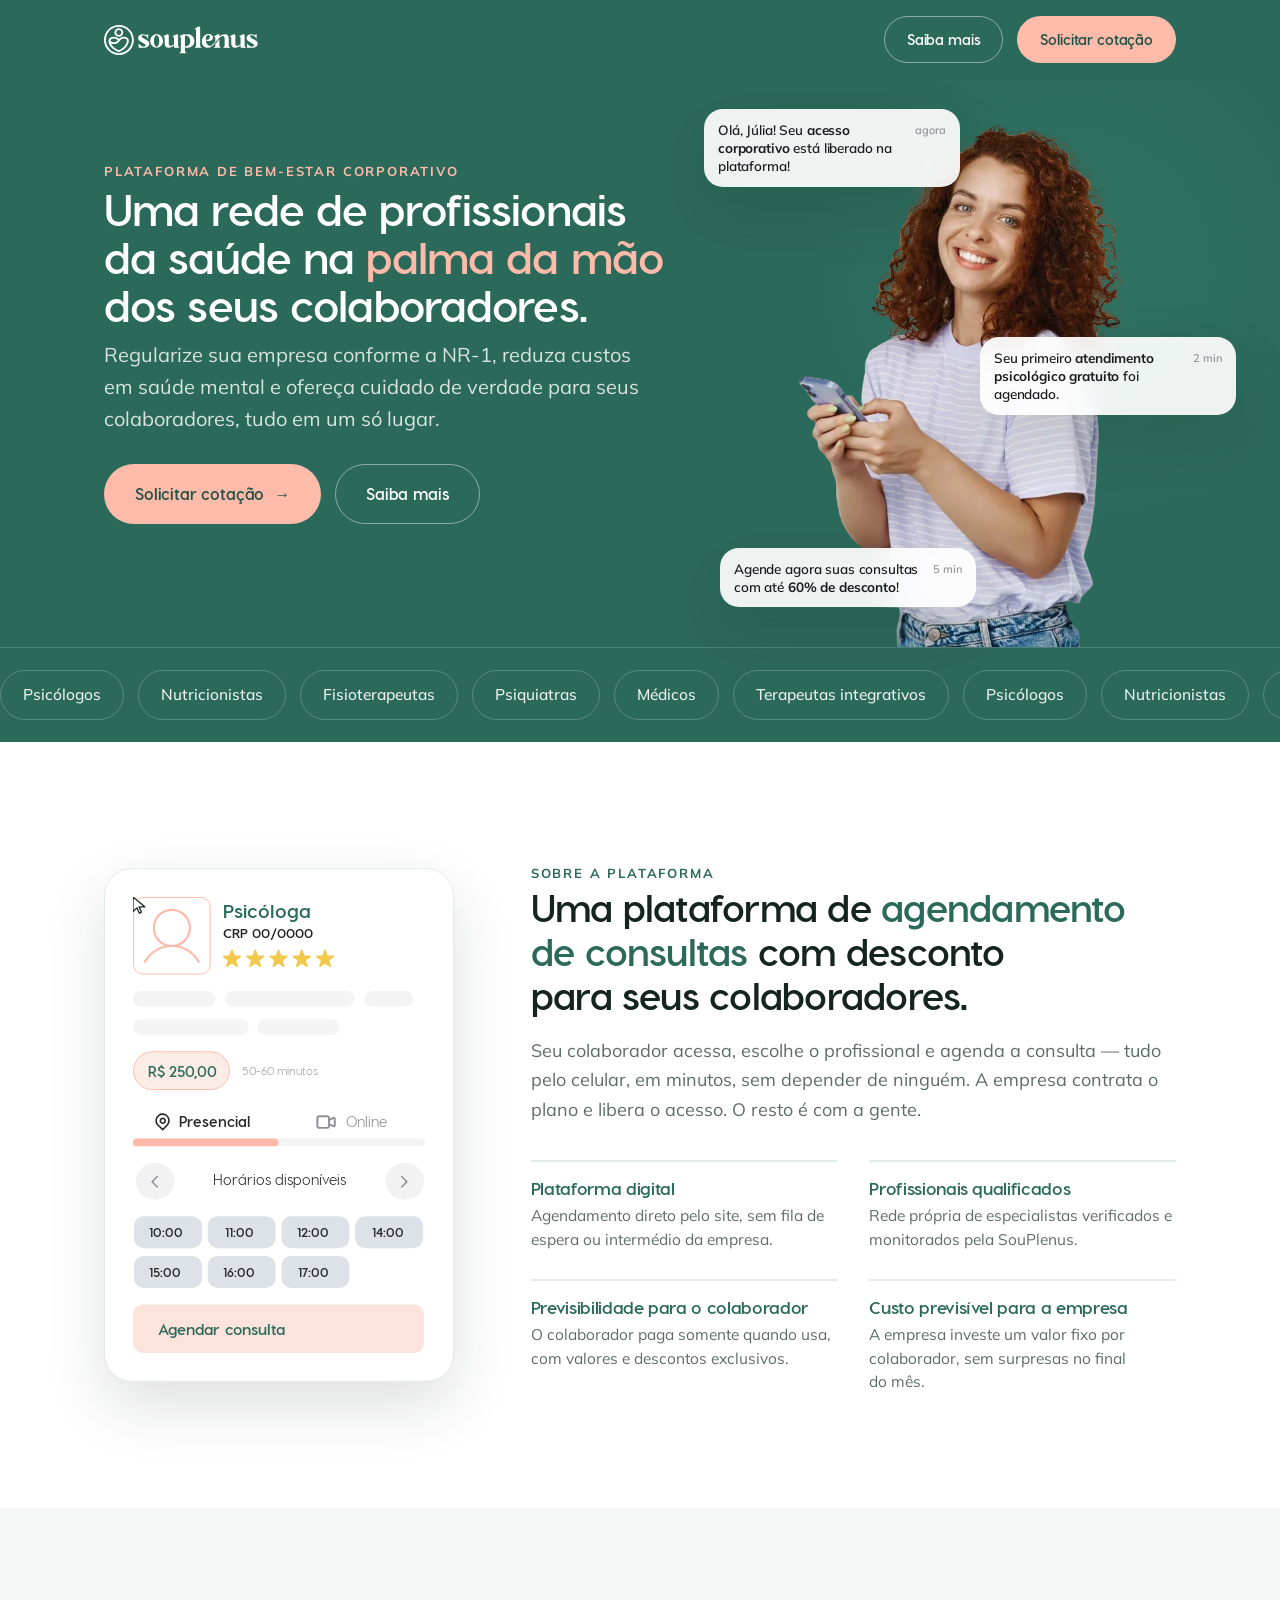
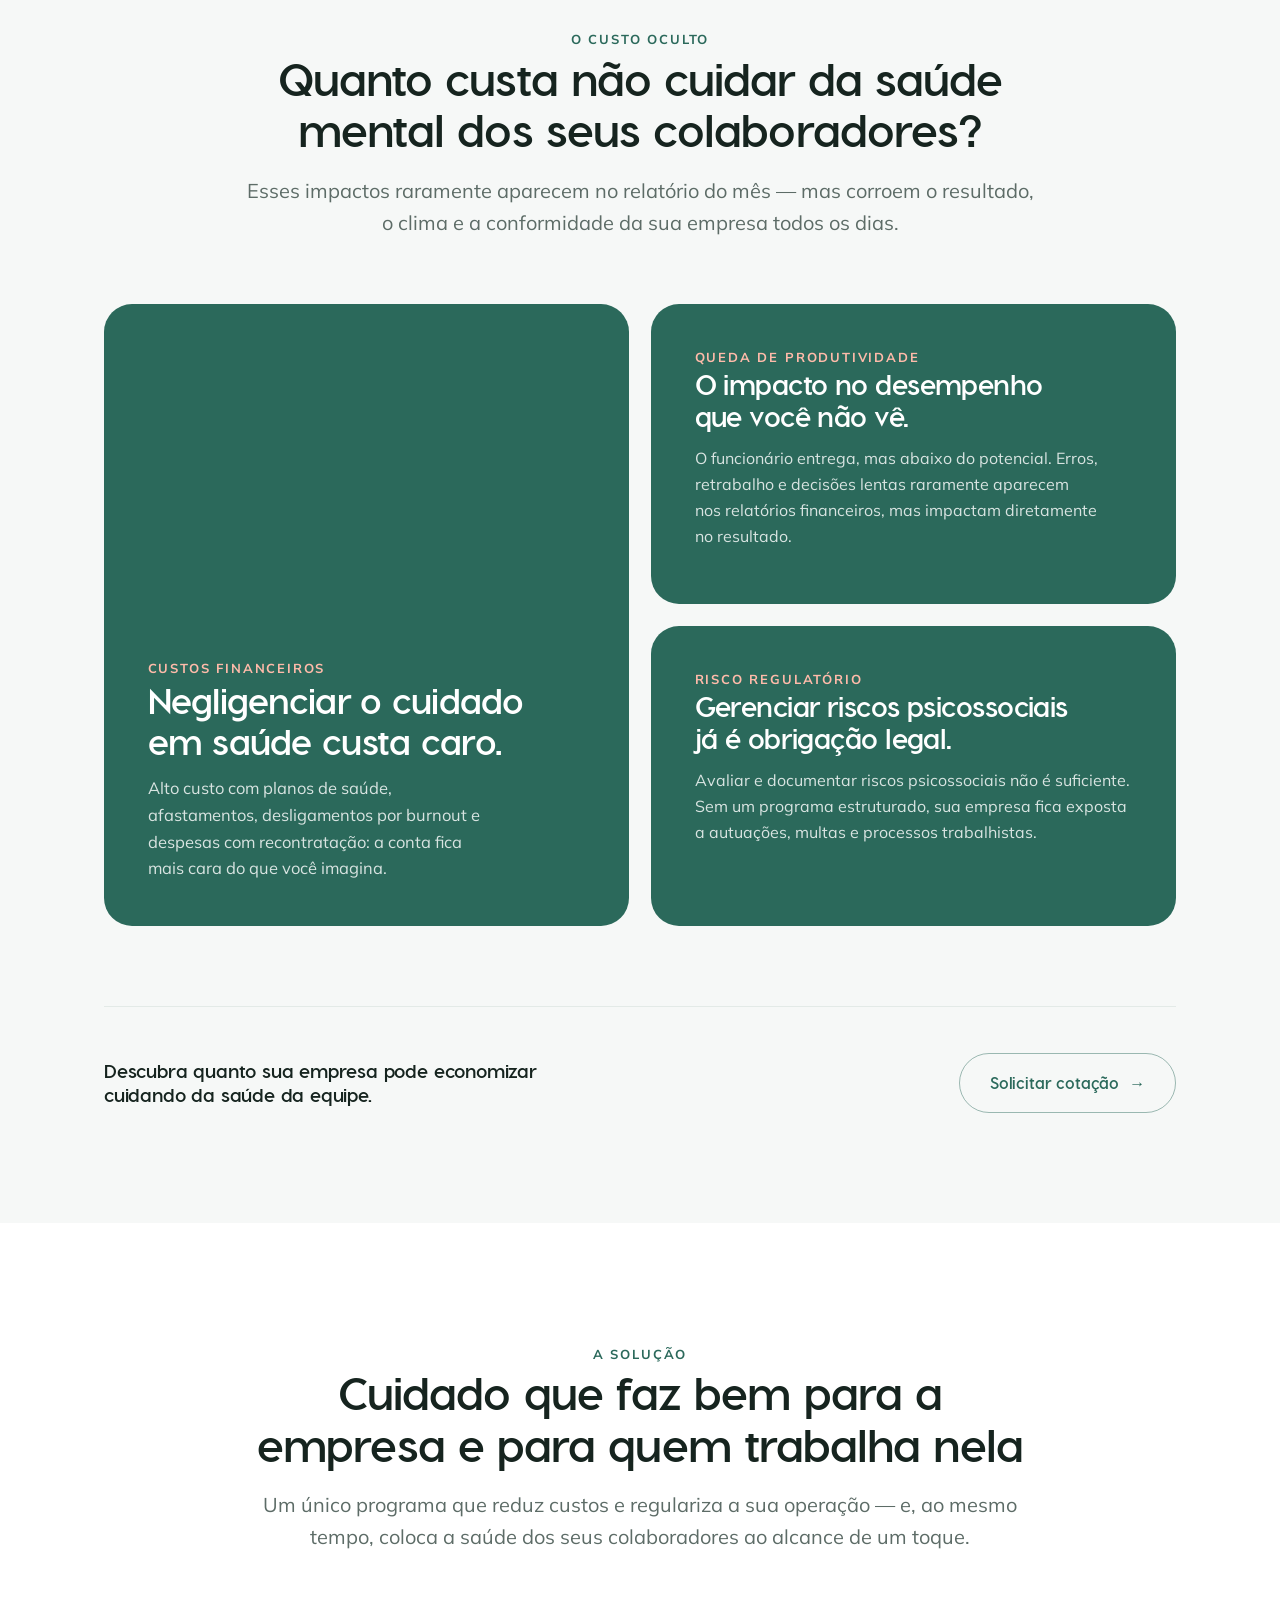
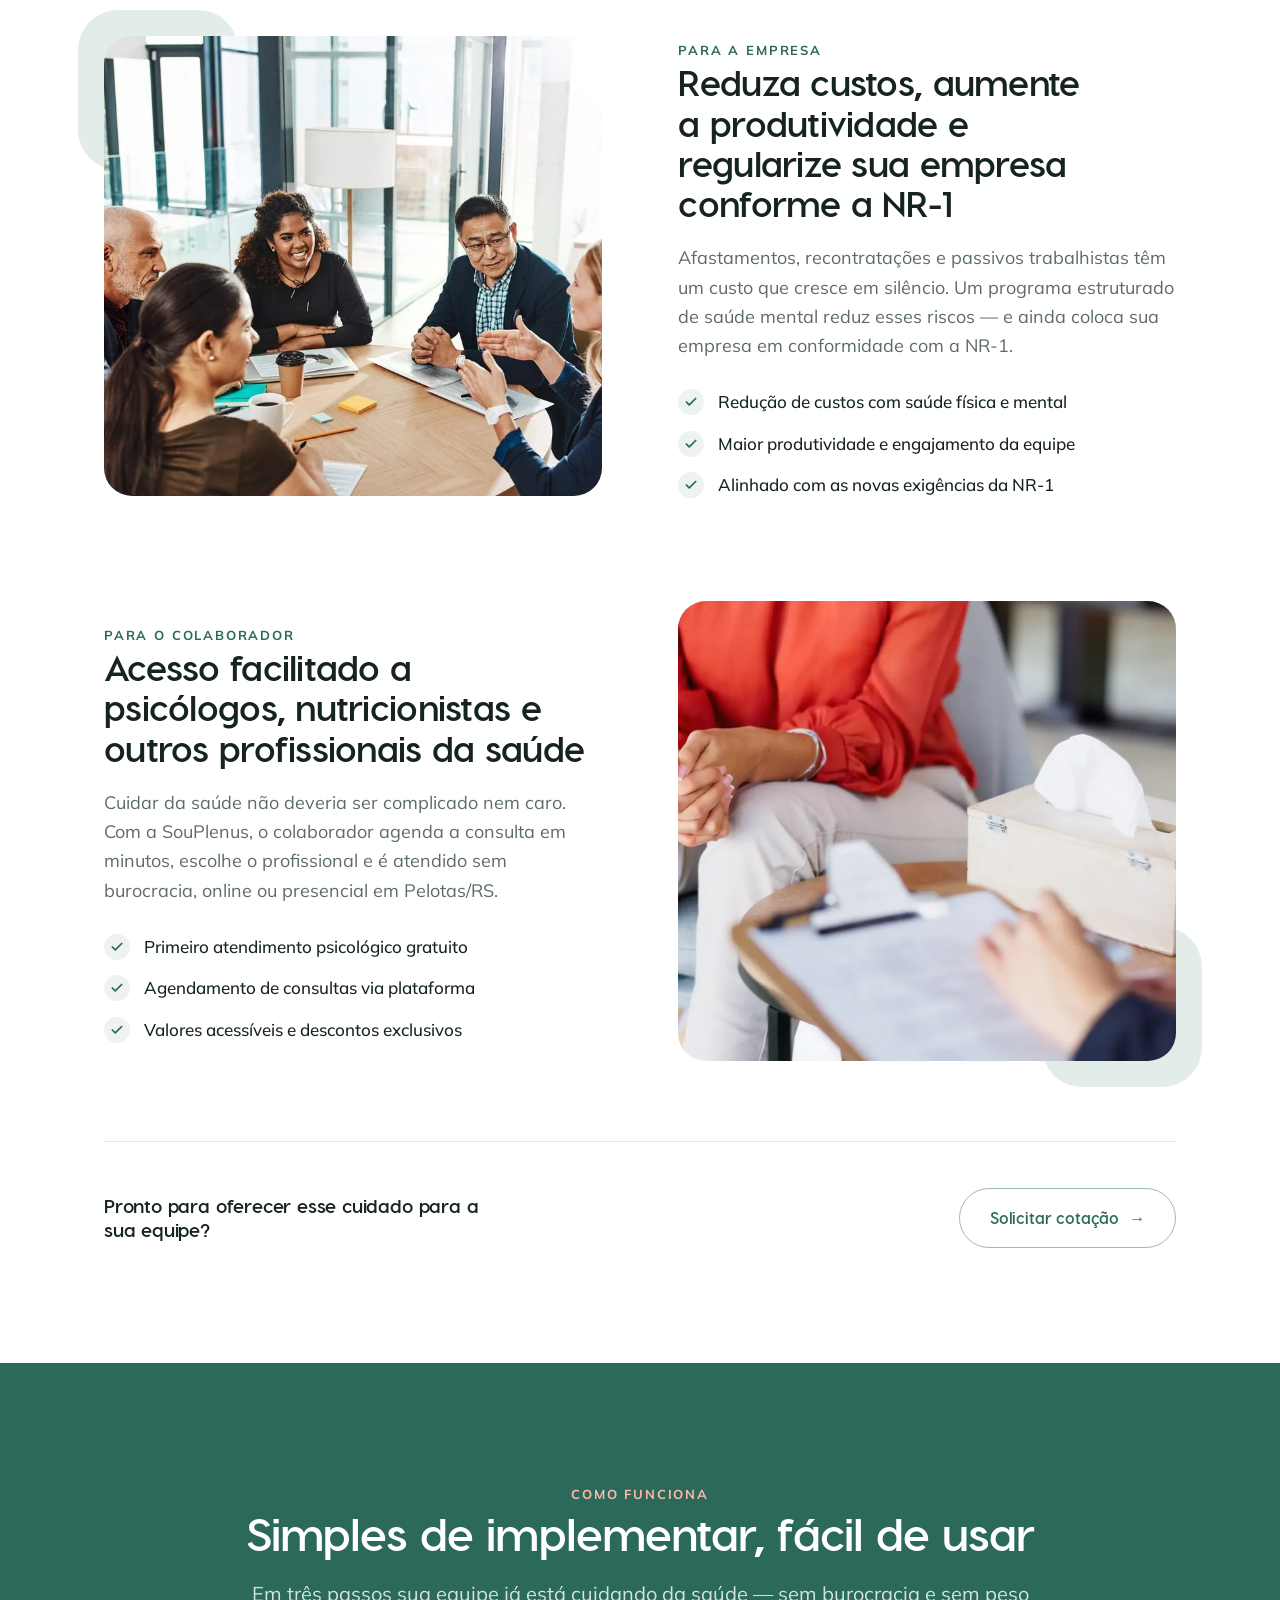
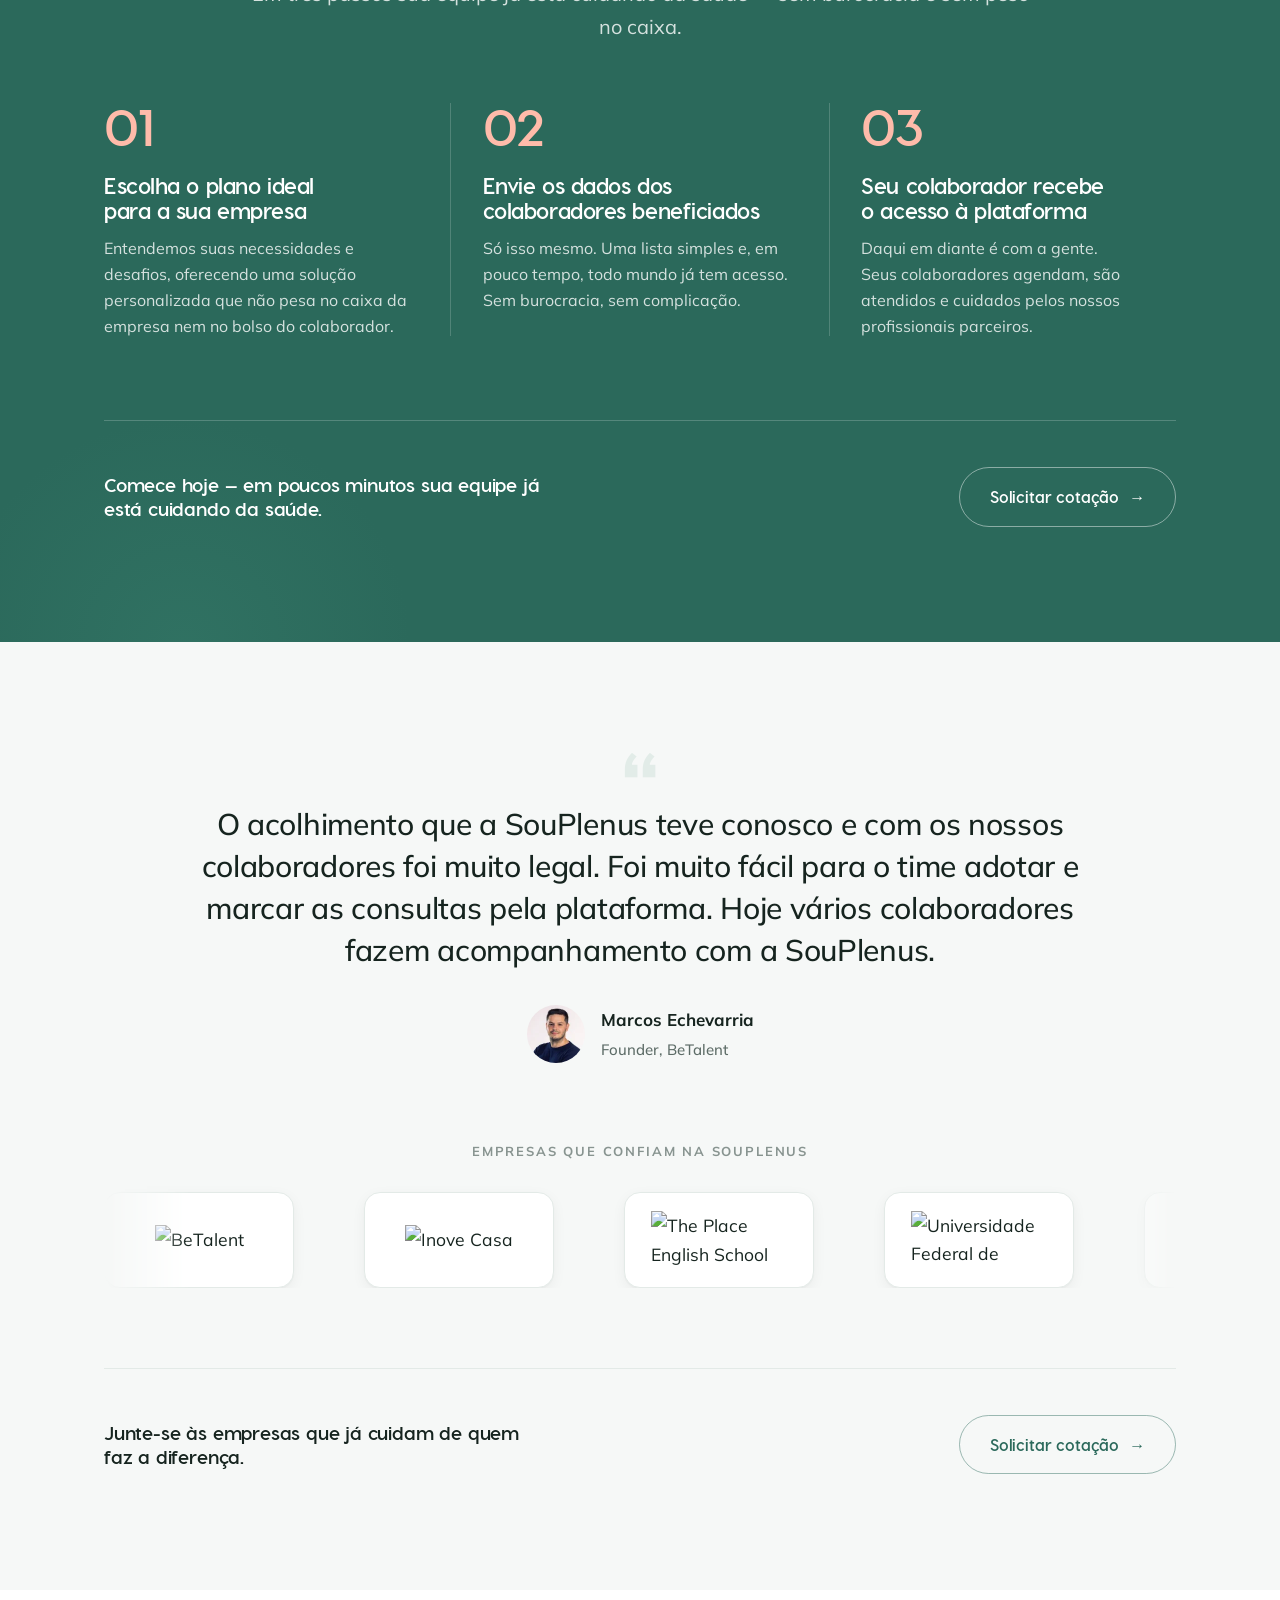
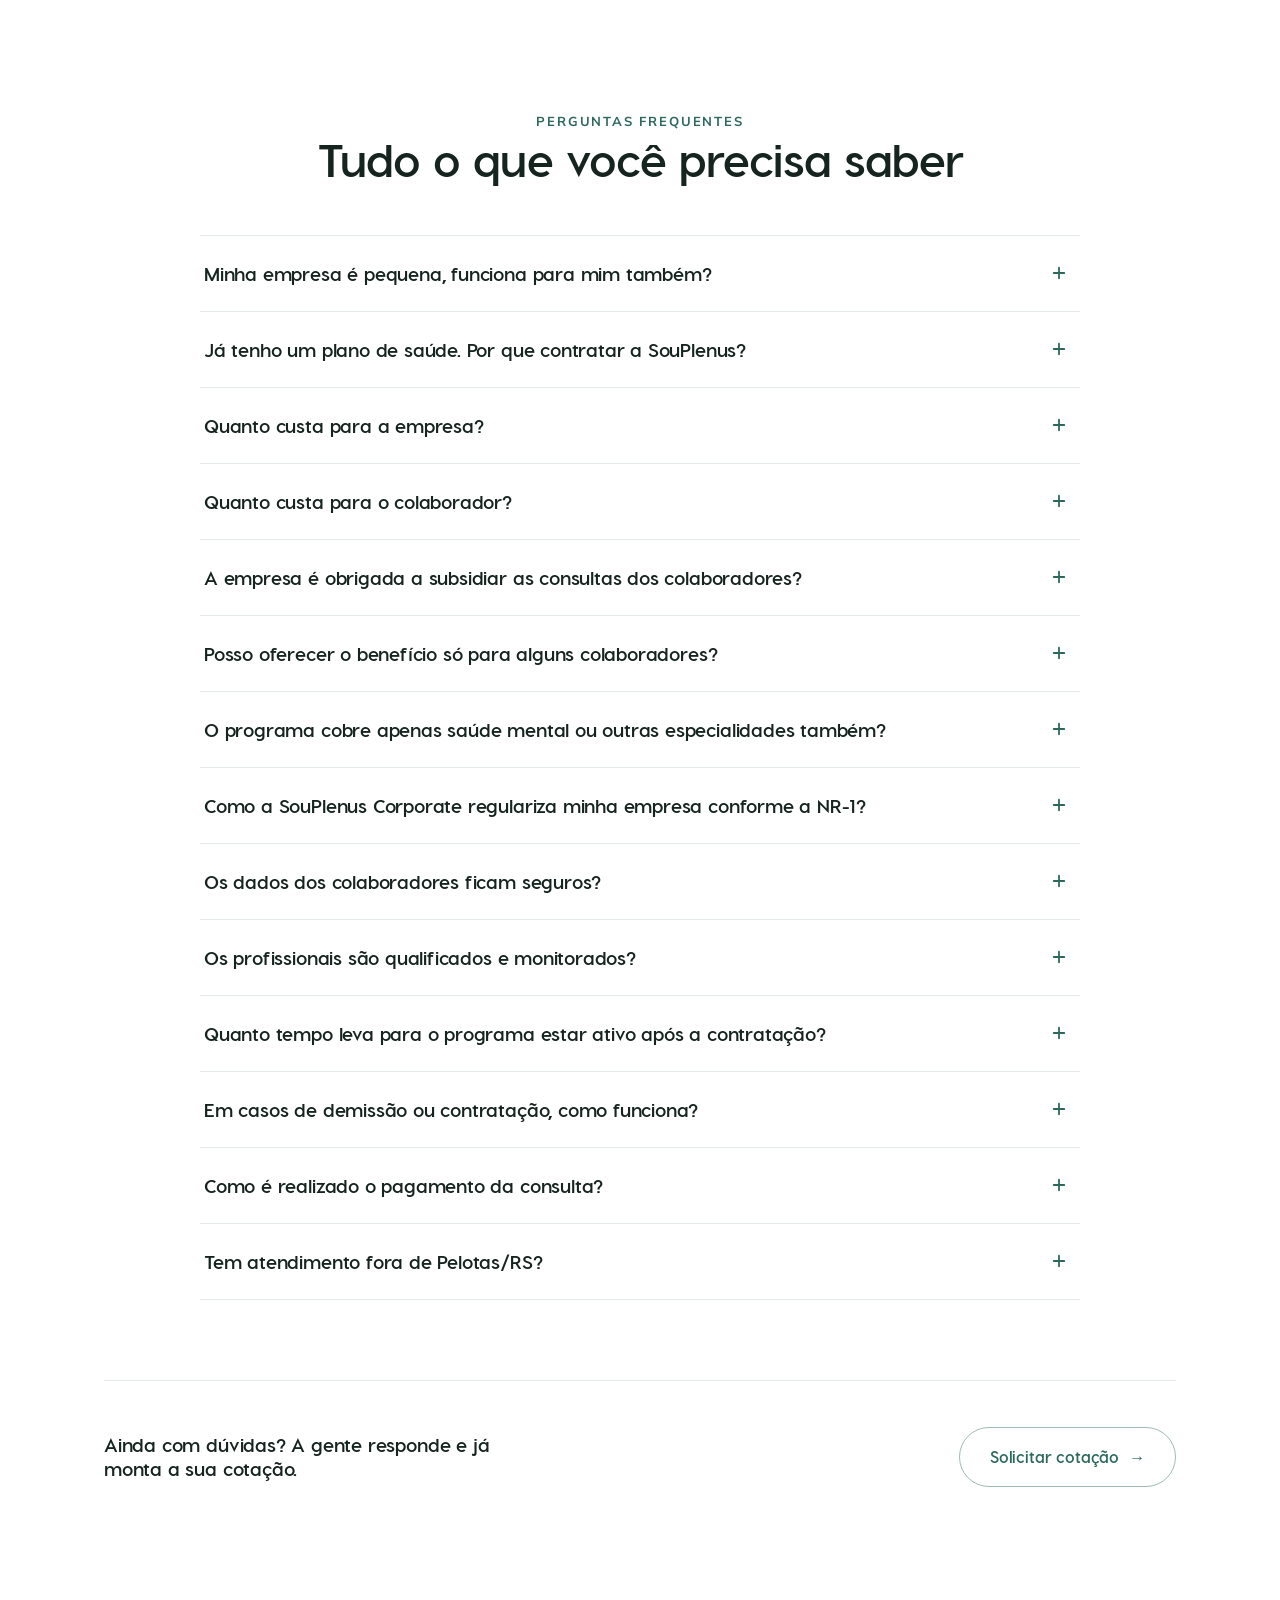
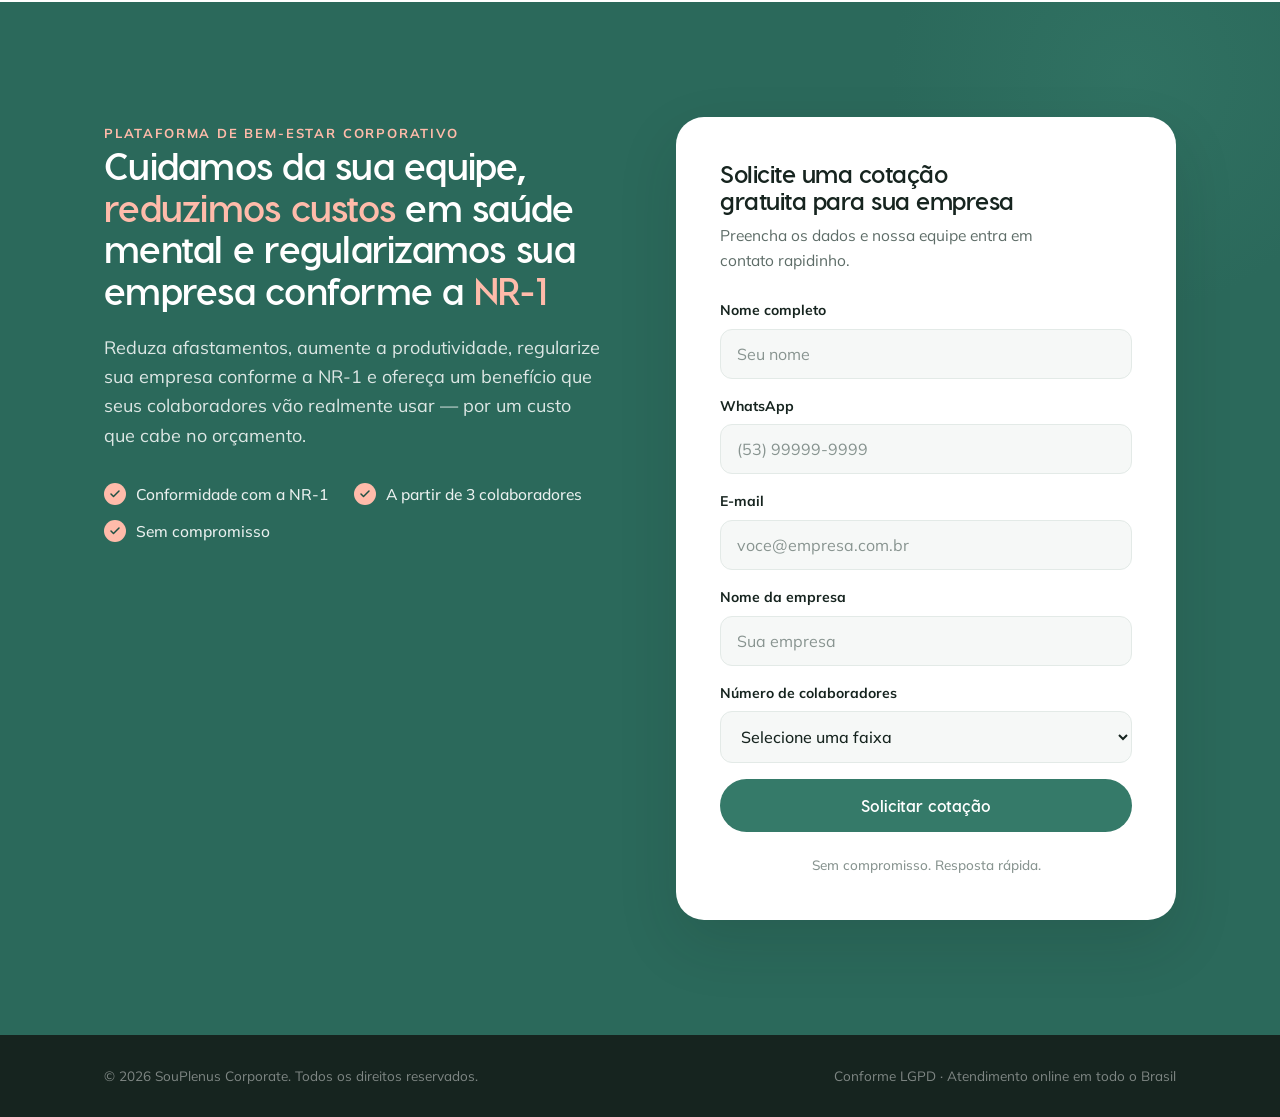
==== corporate/index.html @ 5f14efb5 "corporate lp: improved about platform section" ====
<!doctype html>
<html>
  <head>
    <meta charset="UTF-8" />
    <meta name="viewport" content="width=device-width, initial-scale=1.0" />
    <title>SouPlenus Corporate — Bem-estar corporativo</title>
    <meta
      name="description"
      content="Plataforma de bem-estar corporativo. Previna riscos psicossociais conforme a NR-1, reduza custos em saúde mental e ofereça cuidado de verdade para seus colaboradores."
    />
    <link rel="preconnect" href="https://fonts.googleapis.com" />
    <link rel="preconnect" href="https://fonts.gstatic.com" crossorigin />
    <link
      href="https://fonts.googleapis.com/css2?family=Mulish:wght@400;500;600;700&display=swap"
      rel="stylesheet"
    />
    <link rel="stylesheet" href="styles.css" />
  </head>
  <body>
    <!-- ============ HEADER ============ -->
    <header
      class="site-header"
      id="siteHeader"
      data-comment-anchor="06f7b9c1e1-header"
    >
      <div class="wrap">
        <img class="logo light" src="assets/logo-white.svg" alt="SouPlenus" />
        <div class="header-cta">
          <a href="#plataforma" class="btn btn-ghost-light btn-sm"
            >Saiba mais</a
          >
          <a href="#cotacao" class="btn btn-primary btn-sm"
            >Solicitar cotação</a
          >
        </div>
      </div>
    </header>
    <!-- ============ HERO ============ -->
    <section class="hero" id="topo" data-screen-label="Hero">
      <div class="wrap">
        <div class="hero-grid" data-comment-anchor="7eeaffaba6-div">
          <div class="hero-copy">
            <span class="eyebrow">Plataforma de bem-estar corporativo</span>
            <h1>
              Uma rede de profissionais da saúde na
              <span class="accent">palma da mão</span> dos seus colaboradores.
            </h1>
            <p class="hero-sub" style="margin: 10px 0px 0px">
              Regularize sua empresa conforme a NR-1, reduza custos em saúde
              mental e ofereça cuidado de verdade para seus colaboradores, tudo
              em um só lugar.
            </p>
            <div class="hero-actions" style="margin: 28px 0px 0px">
              <a href="#cotacao" class="btn btn-primary"
                >Solicitar cotação <span class="arrow">→</span></a
              >
              <a href="#plataforma" class="btn btn-ghost-light">Saiba mais</a>
            </div>
          </div>
          <div class="hero-media">
            <div class="hero-phone">
              <img
                id="hero-woman"
                class="hero-photo"
                src="assets/images/hero-woman.webp"
                alt="Colaboradora SouPlenus"
              />
              <div class="notif notif-1" style="justify-content: flex-start">
                <div class="notif-body">
                  <p class="notif-text">
                    Olá, Júlia! Seu <b>acesso corporativo</b> está liberado na
                    plataforma!
                  </p>
                </div>
                <span class="notif-time">agora</span>
              </div>
              <div class="notif notif-2">
                <div class="notif-body">
                  <p class="notif-text">
                    Seu primeiro <b>atendimento psicológico gratuito</b> foi
                    agendado.
                  </p>
                </div>
                <span class="notif-time">2 min</span>
              </div>
              <div class="notif notif-3">
                <div class="notif-body">
                  <p class="notif-text">
                    Agende agora suas consultas com até <b>60% de desconto</b>!
                  </p>
                </div>
                <span class="notif-time">5 min</span>
              </div>
            </div>
          </div>
        </div>
      </div>
      <!-- Specialties marquee -->
      <div class="spec-bar">
        <div class="spec-track" id="specTrack">
          <!-- duplicated by JS for seamless loop -->
        </div>
      </div>
    </section>
    <!-- ============ PLATAFORMA (intro) ============ -->
    <section
      class="section plataforma"
      id="plataforma"
      data-screen-label="Plataforma"
    >
      <div class="wrap">
        <div class="split plat-split">
          <div class="media plat-media">
            <div class="plat-stack">
              <div class="plat-card">
                <div class="plat-success-notif notif" aria-hidden="true">
                  <div class="notif-body">
                    <p class="notif-text">
                      Consulta com <b>desconto corporativo</b> agendada para
                      hoje, às 11:00.
                    </p>
                  </div>
                  <span class="notif-time">agora</span>
                </div>
                <div class="plat-card-media">
                  <svg
                    class="plat-svg"
                    viewBox="0 0 301 470"
                    fill="none"
                    xmlns="http://www.w3.org/2000/svg"
                    role="img"
                    aria-label="Tela de agendamento de consulta na plataforma SouPlenus"
                  >
                    <rect
                      x="0.5"
                      y="0.5"
                      width="79"
                      height="79"
                      rx="9.5"
                      stroke="#FFBBAA"
                    ></rect>
                    <text
                      fill="#2B695B"
                      style="white-space: pre"
                      xml:space="preserve"
                      font-family="'Visby CF', 'Mulish', sans-serif"
                      font-size="20"
                      font-weight="bold"
                      letter-spacing="0em"
                    >
                      <tspan x="93" y="21.6">Psicóloga</tspan>
                    </text>
                    <text
                      fill="#212121"
                      style="white-space: pre"
                      xml:space="preserve"
                      font-family="'Visby CF', 'Mulish', sans-serif"
                      font-size="14"
                      font-weight="bold"
                      letter-spacing="0em"
                    >
                      <tspan x="93" y="42.32">CRP 00/0000</tspan>
                    </text>
                    <text
                      fill="#272727"
                      style="white-space: pre"
                      xml:space="preserve"
                      font-family="'Visby CF', 'Mulish', sans-serif"
                      font-size="15"
                      font-weight="bold"
                      letter-spacing="0em"
                    >
                      <tspan x="47" y="237.2">Presencial</tspan>
                    </text>
                    <text
                      fill="#272727"
                      style="white-space: pre"
                      xml:space="preserve"
                      font-family="'Visby CF', 'Mulish', sans-serif"
                      font-size="15"
                      font-weight="500"
                      letter-spacing="0em"
                    >
                      <tspan x="82" y="297.2">Horários disponíveis</tspan>
                    </text>
                    <text
                      fill="#8F8F96"
                      style="white-space: pre"
                      xml:space="preserve"
                      font-family="'Visby CF', 'Mulish', sans-serif"
                      font-size="15"
                      font-weight="500"
                      letter-spacing="0em"
                    >
                      <tspan x="220" y="237.2">Online</tspan>
                    </text>
                    <text
                      fill="#A4A4A4"
                      style="white-space: pre"
                      xml:space="preserve"
                      font-family="Visby CF"
                      font-size="12"
                      letter-spacing="0em"
                    >
                      <tspan x="112" y="183.56">50-60 minutos</tspan>
                    </text>
                    <path
                      d="M101.049 54.9271C101.348 54.0057 102.652 54.0057 102.951 54.9271L104.47 59.6008C104.604 60.0128 104.987 60.2918 105.421 60.2918H110.335C111.304 60.2918 111.706 61.5314 110.923 62.1008L106.947 64.9894C106.597 65.244 106.45 65.6954 106.584 66.1074L108.102 70.7812C108.402 71.7025 107.347 72.4686 106.564 71.8992L102.588 69.0106C102.237 68.756 101.763 68.756 101.412 69.0106L97.4365 71.8992C96.6528 72.4686 95.5983 71.7025 95.8976 70.7812L97.4162 66.1074C97.5501 65.6954 97.4034 65.244 97.053 64.9894L93.0772 62.1008C92.2935 61.5314 92.6963 60.2918 93.665 60.2918H98.5793C99.0125 60.2918 99.3965 60.0128 99.5303 59.6008L101.049 54.9271Z"
                      fill="#F2C94C"
                    ></path>
                    <path
                      d="M125.049 54.9271C125.348 54.0057 126.652 54.0057 126.951 54.9271L128.47 59.6008C128.604 60.0128 128.987 60.2918 129.421 60.2918H134.335C135.304 60.2918 135.706 61.5314 134.923 62.1008L130.947 64.9894C130.597 65.244 130.45 65.6954 130.584 66.1074L132.102 70.7812C132.402 71.7025 131.347 72.4686 130.564 71.8992L126.588 69.0106C126.237 68.756 125.763 68.756 125.412 69.0106L121.436 71.8992C120.653 72.4686 119.598 71.7025 119.898 70.7812L121.416 66.1074C121.55 65.6954 121.403 65.244 121.053 64.9894L117.077 62.1008C116.294 61.5314 116.696 60.2918 117.665 60.2918H122.579C123.013 60.2918 123.396 60.0128 123.53 59.6008L125.049 54.9271Z"
                      fill="#F2C94C"
                    ></path>
                    <path
                      d="M149.049 54.9271C149.348 54.0057 150.652 54.0057 150.951 54.9271L152.47 59.6008C152.604 60.0128 152.987 60.2918 153.421 60.2918H158.335C159.304 60.2918 159.706 61.5314 158.923 62.1008L154.947 64.9894C154.597 65.244 154.45 65.6954 154.584 66.1074L156.102 70.7812C156.402 71.7025 155.347 72.4686 154.564 71.8992L150.588 69.0106C150.237 68.756 149.763 68.756 149.412 69.0106L145.436 71.8992C144.653 72.4686 143.598 71.7025 143.898 70.7812L145.416 66.1074C145.55 65.6954 145.403 65.244 145.053 64.9894L141.077 62.1008C140.294 61.5314 140.696 60.2918 141.665 60.2918H146.579C147.013 60.2918 147.396 60.0128 147.53 59.6008L149.049 54.9271Z"
                      fill="#F2C94C"
                    ></path>
                    <path
                      d="M173.049 54.9271C173.348 54.0057 174.652 54.0057 174.951 54.9271L176.47 59.6008C176.604 60.0128 176.987 60.2918 177.421 60.2918H182.335C183.304 60.2918 183.706 61.5314 182.923 62.1008L178.947 64.9894C178.597 65.244 178.45 65.6954 178.584 66.1074L180.102 70.7812C180.402 71.7025 179.347 72.4686 178.564 71.8992L174.588 69.0106C174.237 68.756 173.763 68.756 173.412 69.0106L169.436 71.8992C168.653 72.4686 167.598 71.7025 167.898 70.7812L169.416 66.1074C169.55 65.6954 169.403 65.244 169.053 64.9894L165.077 62.1008C164.294 61.5314 164.696 60.2918 165.665 60.2918H170.579C171.013 60.2918 171.396 60.0128 171.53 59.6008L173.049 54.9271Z"
                      fill="#F2C94C"
                    ></path>
                    <path
                      d="M197.049 54.9271C197.348 54.0057 198.652 54.0057 198.951 54.9271L200.47 59.6008C200.604 60.0128 200.987 60.2918 201.421 60.2918H206.335C207.304 60.2918 207.706 61.5314 206.923 62.1008L202.947 64.9894C202.597 65.244 202.45 65.6954 202.584 66.1074L204.102 70.7812C204.402 71.7025 203.347 72.4686 202.564 71.8992L198.588 69.0106C198.237 68.756 197.763 68.756 197.412 69.0106L193.436 71.8992C192.653 72.4686 191.598 71.7025 191.898 70.7812L193.416 66.1074C193.55 65.6954 193.403 65.244 193.053 64.9894L189.077 62.1008C188.294 61.5314 188.696 60.2918 189.665 60.2918H194.579C195.013 60.2918 195.396 60.0128 195.53 59.6008L197.049 54.9271Z"
                      fill="#F2C94C"
                    ></path>
                    <rect
                      y="97"
                      width="85"
                      height="16"
                      rx="8"
                      fill="#F4F4F4"
                    ></rect>
                    <rect
                      x="1"
                      y="249"
                      width="300"
                      height="8"
                      rx="4"
                      fill="#F4F4F4"
                    ></rect>
                    <rect
                      y="249"
                      width="150"
                      height="8"
                      rx="4"
                      fill="#FFBBAA"
                    ></rect>
                    <rect
                      y="126"
                      width="119"
                      height="16"
                      rx="8"
                      fill="#F4F4F4"
                    ></rect>
                    <rect
                      x="128"
                      y="126"
                      width="85"
                      height="16"
                      rx="8"
                      fill="#F4F4F4"
                    ></rect>
                    <rect
                      x="95"
                      y="97"
                      width="133"
                      height="16"
                      rx="8"
                      fill="#F4F4F4"
                    ></rect>
                    <rect
                      x="239"
                      y="97"
                      width="50"
                      height="16"
                      rx="8"
                      fill="#F4F4F4"
                    ></rect>
                    <rect
                      id="priceRect"
                      x="0.5"
                      y="159.5"
                      width="99"
                      height="39"
                      rx="19.5"
                      fill="#FCECE6"
                      stroke="#FFBBAA"
                    ></rect>
                    <path
                      d="M68.8447 66.2501C64.0518 57.9207 56.3692 52.2336 47.468 50.1834C51.6977 48.4414 55.1944 45.2771 57.3607 41.2312C59.5271 37.1852 60.2287 32.5086 59.3456 28.0004C58.4625 23.4922 56.0495 19.4321 52.519 16.5138C48.9884 13.5955 44.5594 12 39.9885 12C35.4176 12 30.9885 13.5955 27.458 16.5138C23.9274 19.4321 21.5145 23.4922 20.6314 28.0004C19.7483 32.5086 20.4498 37.1852 22.6162 41.2312C24.7825 45.2771 28.2793 48.4414 32.5089 50.1834C23.6194 52.2249 15.9251 57.9207 11.1322 66.2501C10.9935 66.5167 10.9626 66.8269 11.046 67.1159C11.1294 67.4049 11.3206 67.6503 11.5797 67.8008C11.8389 67.9514 12.1459 67.9955 12.4366 67.9239C12.7273 67.8524 12.9793 67.6706 13.1399 67.4167C18.809 57.5562 28.8533 51.6678 39.9885 51.6678C51.1236 51.6678 61.1679 57.5562 66.837 67.4167C66.9388 67.5939 67.0851 67.741 67.2613 67.8434C67.4375 67.9458 67.6374 67.9998 67.8409 68C68.0448 68.0006 68.2452 67.9462 68.4211 67.8425C68.6872 67.6876 68.8812 67.4329 68.9606 67.1344C69.04 66.8358 68.9983 66.5178 68.8447 66.2501ZM22.5807 31.8359C22.5807 28.375 23.6017 24.9918 25.5144 22.1141C27.4272 19.2365 30.146 16.9936 33.3268 15.6692C36.5077 14.3447 40.0078 13.9982 43.3846 14.6734C46.7613 15.3486 49.8631 17.0152 52.2976 19.4624C54.7321 21.9097 56.3901 25.0276 57.0617 28.4221C57.7334 31.8165 57.3887 35.3349 56.0711 38.5324C54.7536 41.7299 52.5224 44.4628 49.6597 46.3856C46.797 48.3084 43.4314 49.3347 39.9885 49.3347C35.3733 49.3293 30.9487 47.4839 27.6853 44.2034C24.4218 40.9229 22.5861 36.4752 22.5807 31.8359Z"
                      fill="#FFBBAA"
                    ></path>
                    <path
                      d="M202 230L206.553 227.724C206.705 227.648 206.875 227.612 207.045 227.62C207.215 227.627 207.381 227.678 207.526 227.768C207.671 227.857 207.79 227.982 207.873 228.131C207.956 228.28 208 228.448 208 228.618V235.382C208 235.552 207.956 235.72 207.873 235.869C207.79 236.017 207.671 236.143 207.526 236.232C207.381 236.322 207.215 236.373 207.045 236.38C206.875 236.388 206.705 236.352 206.553 236.276L202 234V230ZM190 228C190 227.47 190.211 226.961 190.586 226.586C190.961 226.211 191.47 226 192 226H200C200.53 226 201.039 226.211 201.414 226.586C201.789 226.961 202 227.47 202 228V236C202 236.53 201.789 237.039 201.414 237.414C201.039 237.789 200.53 238 200 238H192C191.47 238 190.961 237.789 190.586 237.414C190.211 237.039 190 236.53 190 236V228Z"
                      stroke="#8F8F96"
                      stroke-width="2"
                      stroke-linecap="round"
                      stroke-linejoin="round"
                    ></path>
                    <text
                      id="priceOrig"
                      fill="#2b695b"
                      style="white-space: pre"
                      xml:space="preserve"
                      font-family="'Visby CF', 'Mulish', sans-serif"
                      font-size="15"
                      font-weight="800"
                      letter-spacing="0em"
                    >
                      <tspan x="15" y="185.2">R$ 250,00</tspan>
                    </text>
                    <text
                      id="priceDisc"
                      fill="#2b695b"
                      style="white-space: pre"
                      xml:space="preserve"
                      font-family="'Visby CF', 'Mulish', sans-serif"
                      font-size="15"
                      font-weight="800"
                      letter-spacing="0em"
                      opacity="0"
                    >
                      <tspan x="21" y="185.2">R$ 97,00</tspan>
                    </text>
                    <path
                      fill-rule="evenodd"
                      clip-rule="evenodd"
                      d="M33.9967 230.683C33.9967 231.562 33.6476 232.405 33.026 233.026C32.4045 233.648 31.5615 233.997 30.6825 233.997C29.8035 233.997 28.9604 233.648 28.3389 233.026C27.7173 232.405 27.3682 231.562 27.3682 230.683C27.3682 229.804 27.7173 228.961 28.3389 228.339C28.9604 227.718 29.8035 227.368 30.6825 227.368C31.5615 227.368 32.4045 227.718 33.026 228.339C33.6476 228.961 33.9967 229.804 33.9967 230.683ZM32.3396 230.683C32.3396 231.122 32.165 231.544 31.8542 231.854C31.5435 232.165 31.122 232.34 30.6825 232.34C30.243 232.34 29.8215 232.165 29.5107 231.854C29.1999 231.544 29.0253 231.122 29.0253 230.683C29.0253 230.243 29.1999 229.822 29.5107 229.511C29.8215 229.2 30.243 229.025 30.6825 229.025C31.122 229.025 31.5435 229.2 31.8542 229.511C32.165 229.822 32.3396 230.243 32.3396 230.683Z"
                      fill="#272727"
                    ></path>
                    <path
                      fill-rule="evenodd"
                      clip-rule="evenodd"
                      d="M25.315 235.858C24.2469 234.841 23.5043 233.53 23.1812 232.091C22.858 230.652 22.9689 229.149 23.4998 227.773C24.0306 226.397 24.9576 225.209 26.1634 224.36C27.3693 223.511 28.7999 223.038 30.2744 223.002C31.7488 222.966 33.2009 223.368 34.4469 224.157C35.693 224.946 36.677 226.087 37.2747 227.435C37.8723 228.784 38.0567 230.279 37.8045 231.732C37.5523 233.185 36.8748 234.531 35.8578 235.599L30.7157 241L25.315 235.858ZM34.658 234.457L30.6585 238.658L26.4576 234.658C25.6269 233.867 25.0493 232.847 24.798 231.728C24.5467 230.609 24.633 229.44 25.0458 228.37C25.4587 227.3 26.1797 226.376 27.1175 225.716C28.0554 225.055 29.168 224.688 30.3148 224.659C31.4616 224.631 32.5909 224.944 33.5601 225.557C34.5292 226.171 35.2946 227.058 35.7595 228.107C36.2244 229.156 36.3679 230.319 36.1718 231.449C35.9758 232.579 35.449 233.626 34.658 234.457Z"
                      fill="#272727"
                    ></path>
                    <ellipse
                      cx="23"
                      cy="293"
                      rx="20"
                      ry="19"
                      fill="#F2F2F2"
                    ></ellipse>
                    <ellipse
                      cx="280"
                      cy="293"
                      rx="20"
                      ry="19"
                      fill="#F2F2F2"
                    ></ellipse>
                    <path
                      d="M276.397 288.621C276.104 288.328 276.104 287.853 276.397 287.56C276.69 287.267 277.164 287.267 277.457 287.56L282.706 292.807C282.799 292.9 282.873 293.01 282.924 293.131C282.974 293.252 283 293.382 283 293.513C283 293.645 282.974 293.775 282.924 293.896C282.873 294.017 282.799 294.127 282.706 294.22L277.457 299.47C277.164 299.763 276.69 299.763 276.397 299.47C276.104 299.177 276.104 298.703 276.397 298.41L280.584 294.222C280.975 293.832 280.975 293.198 280.584 292.808L276.397 288.621Z"
                      fill="#8F8F96"
                    ></path>
                    <path
                      d="M25.6034 298.379C25.8964 298.672 25.8963 299.147 25.6032 299.44C25.3103 299.733 24.8357 299.733 24.5429 299.44L19.294 294.193C19.2008 294.1 19.1269 293.99 19.0764 293.869C19.026 293.748 19 293.618 19 293.486C19 293.355 19.026 293.225 19.0764 293.104C19.1269 292.983 19.2008 292.873 19.294 292.78L24.5429 287.53C24.8357 287.237 25.3103 287.237 25.603 287.53C25.8957 287.823 25.8957 288.297 25.603 288.59L21.4159 292.778C21.0255 293.168 21.0255 293.802 21.416 294.192L25.6034 298.379Z"
                      fill="#8F8F96"
                    ></path>
                    <rect
                      x="1"
                      y="329"
                      width="70"
                      height="33"
                      rx="10"
                      fill="#DDE2E8"
                    ></rect>
                    <rect
                      id="cardSlot11"
                      x="77"
                      y="329"
                      width="70"
                      height="33"
                      rx="10"
                      fill="#DDE2E8"
                    ></rect>
                    <rect
                      x="153"
                      y="329"
                      width="70"
                      height="33"
                      rx="10"
                      fill="#DDE2E8"
                    ></rect>
                    <rect
                      x="229"
                      y="329"
                      width="70"
                      height="33"
                      rx="10"
                      fill="#DDE2E8"
                    ></rect>
                    <rect
                      x="1"
                      y="370"
                      width="70"
                      height="33"
                      rx="10"
                      fill="#DDE2E8"
                    ></rect>
                    <rect
                      x="77"
                      y="370"
                      width="70"
                      height="33"
                      rx="10"
                      fill="#DDE2E8"
                    ></rect>
                    <rect
                      x="153"
                      y="370"
                      width="70"
                      height="33"
                      rx="10"
                      fill="#DDE2E8"
                    ></rect>
                    <rect
                      y="420"
                      width="300"
                      height="50"
                      rx="10"
                      fill="#FCE3DB"
                    ></rect>
                    <text
                      fill="#2B695B"
                      style="white-space: pre"
                      xml:space="preserve"
                      font-family="'Visby CF', 'Mulish', sans-serif"
                      font-size="16"
                      font-weight="bold"
                      letter-spacing="0em"
                      text-anchor="middle"
                    >
                      <tspan x="145" y="451.08">Agendar consulta</tspan>
                    </text>
                    <!-- 60% badge removed from footer area (moved above) -->
                    <text
                      fill="#272727"
                      style="white-space: pre"
                      xml:space="preserve"
                      font-family="'Visby CF', 'Mulish', sans-serif"
                      font-size="13"
                      font-weight="bold"
                      letter-spacing="0em"
                    >
                      <tspan x="16" y="350.44">10:00</tspan>
                    </text>
                    <text
                      id="cardSlot11Txt"
                      fill="#272727"
                      style="white-space: pre"
                      xml:space="preserve"
                      font-family="'Visby CF', 'Mulish', sans-serif"
                      font-size="13"
                      font-weight="bold"
                      letter-spacing="0em"
                    >
                      <tspan x="95" y="350.44">11:00</tspan>
                    </text>
                    <text
                      fill="#272727"
                      style="white-space: pre"
                      xml:space="preserve"
                      font-family="'Visby CF', 'Mulish', sans-serif"
                      font-size="13"
                      font-weight="bold"
                      letter-spacing="0em"
                    >
                      <tspan x="169" y="350.44">12:00</tspan>
                    </text>
                    <text
                      fill="#272727"
                      style="white-space: pre"
                      xml:space="preserve"
                      font-family="'Visby CF', 'Mulish', sans-serif"
                      font-size="13"
                      font-weight="bold"
                      letter-spacing="0em"
                    >
                      <tspan x="246" y="350.44">14:00</tspan>
                    </text>
                    <text
                      fill="#272727"
                      style="white-space: pre"
                      xml:space="preserve"
                      font-family="'Visby CF', 'Mulish', sans-serif"
                      font-size="13"
                      font-weight="bold"
                      letter-spacing="0em"
                    >
                      <tspan x="17" y="391.44">15:00</tspan>
                    </text>
                    <text
                      fill="#272727"
                      style="white-space: pre"
                      xml:space="preserve"
                      font-family="'Visby CF', 'Mulish', sans-serif"
                      font-size="13"
                      font-weight="bold"
                      letter-spacing="0em"
                    >
                      <tspan x="93" y="391.44">16:00</tspan>
                    </text>
                    <text
                      fill="#272727"
                      style="white-space: pre"
                      xml:space="preserve"
                      font-family="'Visby CF', 'Mulish', sans-serif"
                      font-size="13"
                      font-weight="bold"
                      letter-spacing="0em"
                    >
                      <tspan x="170" y="391.44">17:00</tspan>
                    </text>
                    <circle
                      id="cardRipple"
                      cx="112"
                      cy="345"
                      r="22"
                      fill="#2b695b"
                      opacity="0"
                    ></circle>
                    <g id="cardCursor">
                      <g id="cardCursorInner">
                        <path
                          d="M0 0 L0 15 L4 11.2 L6.5 16.8 L8.7 15.6 L6.3 10.3 L12.2 10.1 Z"
                          fill="#fff"
                          stroke="#16241f"
                          stroke-width="1.3"
                          stroke-linejoin="round"
                        ></path>
                      </g>
                    </g>
                  </svg>
                </div>
              </div>
            </div>
          </div>
          <div class="text plat-text">
            <span class="eyebrow">Sobre a plataforma</span>
            <h2>
              Uma plataforma de
              <span class="accent">agendamento de consultas</span> com desconto
              para seus colaboradores.
            </h2>
            <p>
              Seu colaborador acessa, escolhe o profissional e agenda a consulta
              — tudo pelo celular, em minutos, sem depender de ninguém. A
              empresa contrata o plano e libera o acesso. O resto é com a gente.
            </p>
            <div class="plat-feats">
              <div class="plat-feat">
                <h4>Plataforma digital</h4>
                <p>
                  Agendamento direto pelo site, sem fila de espera ou intermédio
                  da empresa.
                </p>
              </div>
              <div class="plat-feat">
                <h4>Profissionais qualificados</h4>
                <p>
                  Rede própria de especialistas verificados e monitorados pela
                  SouPlenus.
                </p>
              </div>
              <div class="plat-feat">
                <h4>Previsibilidade para o colaborador</h4>
                <p>
                  O colaborador paga somente quando usa, com valores e descontos
                  exclusivos.
                </p>
              </div>
              <div class="plat-feat">
                <h4>Custo previsível para a empresa</h4>
                <p>
                  A empresa investe um valor fixo por colaborador, sem surpresas
                  no final do mês.
                </p>
              </div>
            </div>
          </div>
        </div>
      </div>
    </section>
    <!-- ============ DORES (bento) ============ -->
    <section class="dores" id="dores" data-screen-label="Dores">
      <div class="wrap dores-intro">
        <div class="section-head center" style="max-width: 800px">
          <span class="eyebrow">O CUSTO OCULTO</span>
          <h2 data-comment-anchor="ee0f6e0333-h2">
            Quanto custa não cuidar da saúde mental dos seus colaboradores?
          </h2>
          <p>
            Esses impactos raramente aparecem no relatório do mês — mas corroem
            o resultado, o clima e a conformidade da sua empresa todos os dias.
          </p>
        </div>
      </div>
      <div class="wrap">
        <div class="pain-bento">
          <article
            class="pain-card pain-card-lg"
            style="justify-content: flex-end"
          >
            <span class="eyebrow on-green">Custos financeiros</span>
            <h3>Negligenciar o cuidado em saúde custa caro.</h3>
            <p>
              Alto custo com planos de saúde, afastamentos, desligamentos por
              burnout e despesas com recontratação: a conta fica mais cara do
              que você imagina.
            </p>
          </article>
          <article class="pain-card">
            <span class="eyebrow on-green">Queda de produtividade</span>
            <h3>O impacto no desempenho que você não vê.</h3>
            <p>
              O funcionário entrega, mas abaixo do potencial. Erros, retrabalho
              e decisões lentas raramente aparecem nos relatórios financeiros,
              mas impactam diretamente no resultado.
            </p>
          </article>
          <article class="pain-card">
            <span class="eyebrow on-green">Risco regulatório</span>
            <h3>Gerenciar riscos psicossociais já é obrigação legal.</h3>
            <p>
              Avaliar e documentar riscos psicossociais não é suficiente. Sem um
              programa estruturado, sua empresa fica exposta a autuações, multas
              e processos trabalhistas.
            </p>
          </article>
        </div>
      </div>
      <div class="wrap">
        <div class="section-cta">
          <p>
            Descubra quanto sua empresa pode economizar cuidando da saúde da
            equipe.
          </p>
          <a href="#cotacao" class="btn btn-primary"
            >Solicitar cotação <span class="arrow">→</span></a
          >
        </div>
      </div>
    </section>
    <!-- ============ SOLUÇÃO ============ -->
    <section class="section solucao" id="solucao" data-screen-label="Solução">
      <div class="wrap">
        <div class="section-head center" style="max-width: 800px">
          <span class="eyebrow">A solução</span>
          <h2>Cuidado que faz bem para a empresa e para quem trabalha nela</h2>
          <p>
            Um único programa que reduz custos e regulariza a sua operação — e,
            ao mesmo tempo, coloca a saúde dos seus colaboradores ao alcance de
            um toque.
          </p>
        </div>
        <!-- Para a empresa: imagem à esquerda -->
        <div class="split">
          <div class="media">
            <div class="media-frame tl">
              <img
                id="sol-empresa"
                src="assets/images/sol-empresa.webp"
                alt="Equipe da empresa"
              />
            </div>
          </div>
          <div class="text">
            <span class="eyebrow">Para a empresa</span>
            <h3>
              Reduza custos, aumente a produtividade e regularize sua empresa
              conforme a NR-1
            </h3>
            <p>
              Afastamentos, recontratações e passivos trabalhistas têm um custo
              que cresce em silêncio. Um programa estruturado de saúde mental
              reduz esses riscos — e ainda coloca sua empresa em conformidade
              com a NR-1.
            </p>
            <ul class="check-list">
              <li>
                <span class="tick"
                  ><svg
                    viewBox="0 0 24 24"
                    fill="none"
                    stroke="currentColor"
                    stroke-width="3"
                    stroke-linecap="round"
                    stroke-linejoin="round"
                  >
                    <path d="M20 6L9 17l-5-5"></path></svg></span
                >Redução de custos com saúde física e mental
              </li>
              <li>
                <span class="tick"
                  ><svg
                    viewBox="0 0 24 24"
                    fill="none"
                    stroke="currentColor"
                    stroke-width="3"
                    stroke-linecap="round"
                    stroke-linejoin="round"
                  >
                    <path d="M20 6L9 17l-5-5"></path></svg></span
                >Maior produtividade e engajamento da equipe
              </li>
              <li>
                <span class="tick"
                  ><svg
                    viewBox="0 0 24 24"
                    fill="none"
                    stroke="currentColor"
                    stroke-width="3"
                    stroke-linecap="round"
                    stroke-linejoin="round"
                  >
                    <path d="M20 6L9 17l-5-5"></path></svg></span
                >Alinhado com as novas exigências da NR-1
              </li>
            </ul>
          </div>
        </div>
        <!-- Para o colaborador: texto à esquerda, imagem à direita -->
        <div class="split">
          <div class="text">
            <span class="eyebrow">Para o colaborador</span>
            <h3>
              Acesso facilitado a psicólogos, nutricionistas e outros
              profissionais da saúde
            </h3>
            <p>
              Cuidar da saúde não deveria ser complicado nem caro. Com a
              SouPlenus, o colaborador agenda a consulta em minutos, escolhe o
              profissional e é atendido sem burocracia, online ou presencial em
              Pelotas/RS.
            </p>
            <ul class="check-list">
              <li>
                <span class="tick"
                  ><svg
                    viewBox="0 0 24 24"
                    fill="none"
                    stroke="currentColor"
                    stroke-width="3"
                    stroke-linecap="round"
                    stroke-linejoin="round"
                  >
                    <path d="M20 6L9 17l-5-5"></path></svg></span
                >Primeiro atendimento psicológico gratuito
              </li>
              <li>
                <span class="tick"
                  ><svg
                    viewBox="0 0 24 24"
                    fill="none"
                    stroke="currentColor"
                    stroke-width="3"
                    stroke-linecap="round"
                    stroke-linejoin="round"
                  >
                    <path d="M20 6L9 17l-5-5"></path></svg></span
                >Agendamento de consultas via plataforma
              </li>
              <li>
                <span class="tick"
                  ><svg
                    viewBox="0 0 24 24"
                    fill="none"
                    stroke="currentColor"
                    stroke-width="3"
                    stroke-linecap="round"
                    stroke-linejoin="round"
                  >
                    <path d="M20 6L9 17l-5-5"></path></svg></span
                >Valores acessíveis e descontos exclusivos
              </li>
            </ul>
          </div>
          <div class="media">
            <div class="media-frame br">
              <img
                id="sol-colaborador"
                src="assets/images/sol-colaborador.webp"
                alt="Colaborador sendo atendido"
              />
            </div>
          </div>
        </div>
        <div class="section-cta">
          <p>Pronto para oferecer esse cuidado para a sua equipe?</p>
          <a href="#cotacao" class="btn btn-primary"
            >Solicitar cotação <span class="arrow">→</span></a
          >
        </div>
      </div>
    </section>
    <!-- ============ COMO FUNCIONA ============ -->
    <section
      class="section how"
      id="como-funciona"
      data-screen-label="Como funciona"
    >
      <div class="wrap">
        <div class="section-head center" style="max-width: 800px">
          <span class="eyebrow">Como funciona</span>
          <h2>Simples de implementar, fácil de usar</h2>
          <p>
            Em três passos sua equipe já está cuidando da saúde — sem burocracia
            e sem peso no caixa.
          </p>
        </div>
        <div class="steps">
          <article class="step">
            <div class="num">01</div>
            <h3>Escolha o plano ideal para a sua empresa</h3>
            <p>
              Entendemos suas necessidades e desafios, oferecendo uma solução
              personalizada que não pesa no caixa da empresa nem no bolso do
              colaborador.
            </p>
          </article>
          <article class="step">
            <div class="num">02</div>
            <h3>Envie os dados dos colaboradores beneficiados</h3>
            <p>
              Só isso mesmo. Uma lista simples e, em pouco tempo, todo mundo já
              tem acesso. Sem burocracia, sem complicação.
            </p>
          </article>
          <article class="step">
            <div class="num">03</div>
            <h3>Seu colaborador recebe o acesso à plataforma</h3>
            <p>
              Daqui em diante é com a gente. Seus colaboradores agendam, são
              atendidos e cuidados pelos nossos profissionais parceiros.
            </p>
          </article>
        </div>
        <div class="section-cta">
          <p>
            Comece hoje — em poucos minutos sua equipe já está cuidando da
            saúde.
          </p>
          <a href="#cotacao" class="btn btn-primary"
            >Solicitar cotação <span class="arrow">→</span></a
          >
        </div>
      </div>
    </section>
    <!-- ============ PROVA SOCIAL ============ -->
    <section class="section proof" id="prova" data-screen-label="Prova social">
      <div class="wrap">
        <div class="quote-card">
          <div class="quote-mark">“</div>
          <blockquote>
            O acolhimento que a SouPlenus teve conosco e com os nossos
            colaboradores foi muito legal. Foi muito fácil para o time adotar e
            marcar as consultas pela plataforma. Hoje vários colaboradores fazem
            acompanhamento com a SouPlenus.
          </blockquote>
          <div class="quote-author">
            <img
              id="author-marcos"
              src="assets/images/author-marcos.webp"
              alt="Marcos Echevarria"
            />
            <div class="who">
              <b>Marcos Echevarria</b> <span>Founder, BeTalent</span>
            </div>
          </div>
        </div>
        <div class="logos" data-comment-anchor="67df423201-div">
          <p class="logos-label">Empresas que confiam na SouPlenus</p>
          <div class="logos-track" id="logosTrack">
            <!-- duplicated by JS -->
          </div>
        </div>
        <div class="section-cta">
          <p>Junte-se às empresas que já cuidam de quem faz a diferença.</p>
          <a href="#cotacao" class="btn btn-primary"
            >Solicitar cotação <span class="arrow">→</span></a
          >
        </div>
      </div>
    </section>
    <!-- ============ FAQ ============ -->
    <section class="section faq" id="faq" data-screen-label="FAQ">
      <div class="wrap">
        <div class="section-head center" style="max-width: 800px">
          <span class="eyebrow">Perguntas frequentes</span>
          <h2>Tudo o que você precisa saber</h2>
        </div>
        <div class="faq-grid" id="faqGrid"></div>
        <div class="section-cta">
          <p>Ainda com dúvidas? A gente responde e já monta a sua cotação.</p>
          <a href="#cotacao" class="btn btn-primary"
            >Solicitar cotação <span class="arrow">→</span></a
          >
        </div>
      </div>
    </section>
    <!-- ============ CTA + FORM ============ -->
    <section
      class="section cta"
      id="cotacao"
      data-screen-label="CTA e Formulário"
    >
      <div class="wrap">
        <div class="cta-grid">
          <div class="cta-copy">
            <span class="eyebrow">Plataforma de bem-estar corporativo</span>
            <h2>
              Cuidamos da sua equipe,
              <span class="hl">reduzimos custos</span> em saúde mental e
              regularizamos sua empresa conforme a <span class="hl">NR-1</span>
            </h2>
            <p class="cta-sub">
              Reduza afastamentos, aumente a produtividade, regularize sua
              empresa conforme a NR-1 e ofereça um benefício que seus
              colaboradores vão realmente usar — por um custo que cabe no
              orçamento.
            </p>
            <ul class="cta-trust">
              <li>
                <span class="tick"
                  ><svg
                    viewBox="0 0 24 24"
                    fill="none"
                    stroke="currentColor"
                    stroke-width="3"
                    stroke-linecap="round"
                    stroke-linejoin="round"
                  >
                    <path d="M20 6L9 17l-5-5"></path></svg></span
                >Conformidade com a NR-1
              </li>
              <li>
                <span class="tick"
                  ><svg
                    viewBox="0 0 24 24"
                    fill="none"
                    stroke="currentColor"
                    stroke-width="3"
                    stroke-linecap="round"
                    stroke-linejoin="round"
                  >
                    <path d="M20 6L9 17l-5-5"></path></svg></span
                >A partir de 3 colaboradores
              </li>
              <li>
                <span class="tick"
                  ><svg
                    viewBox="0 0 24 24"
                    fill="none"
                    stroke="currentColor"
                    stroke-width="3"
                    stroke-linecap="round"
                    stroke-linejoin="round"
                  >
                    <path d="M20 6L9 17l-5-5"></path></svg></span
                >Sem compromisso
              </li>
            </ul>
          </div>
          <div class="form-card">
            <form id="cotacaoForm" novalidate="">
              <h3 data-comment-anchor="57b5cc5f97-h3">
                Solicite uma cotação gratuita para sua empresa
              </h3>
              <p class="form-sub">
                Preencha os dados e nossa equipe entra em contato rapidinho.
              </p>
              <div class="form-grid">
                <div class="field">
                  <label for="nome">Nome completo</label>
                  <input
                    type="text"
                    id="nome"
                    name="nome"
                    placeholder="Seu nome"
                    required=""
                  />
                  <span class="err-msg">Informe seu nome completo.</span>
                </div>
                <div class="field">
                  <label for="whatsapp">WhatsApp</label>
                  <input
                    type="tel"
                    id="whatsapp"
                    name="whatsapp"
                    placeholder="(53) 99999-9999"
                    required=""
                  />
                  <span class="err-msg">Informe um WhatsApp válido.</span>
                </div>
                <div class="field">
                  <label for="email">E-mail</label>
                  <input
                    type="email"
                    id="email"
                    name="email"
                    placeholder="voce@empresa.com.br"
                    required=""
                  />
                  <span class="err-msg">Informe um e-mail válido.</span>
                </div>
                <div class="field">
                  <label for="empresa">Nome da empresa</label>
                  <input
                    type="text"
                    id="empresa"
                    name="empresa"
                    placeholder="Sua empresa"
                    required=""
                  />
                  <span class="err-msg">Informe o nome da empresa.</span>
                </div>
                <div class="field">
                  <label for="colaboradores">Número de colaboradores</label
                  ><select id="colaboradores" name="colaboradores" required="">
                    <option value="" disabled="disabled" selected="selected">
                      Selecione uma faixa
                    </option>
                    <option>3 a 10 colaboradores</option>
                    <option>11 a 30 colaboradores</option>
                    <option>31 a 80 colaboradores</option>
                    <option>81 a 200 colaboradores</option>
                    <option>Mais de 200 colaboradores</option></select
                  ><span class="err-msg">Selecione uma faixa.</span>
                </div>
                <button type="submit" class="btn btn-green btn-block">
                  Solicitar cotação
                </button>
                <p class="form-foot" data-comment-anchor="29445f7796-p">
                  Sem compromisso. Resposta rápida.
                </p>
              </div>
            </form>
            <div class="form-success" id="formSuccess">
              <div class="ok">
                <svg
                  viewBox="0 0 24 24"
                  fill="none"
                  stroke="currentColor"
                  stroke-width="2.5"
                  stroke-linecap="round"
                  stroke-linejoin="round"
                >
                  <path d="M20 6L9 17l-5-5"></path>
                </svg>
              </div>
              <h3>Solicitação enviada!</h3>
              <p>
                Recebemos seus dados. Nossa equipe vai entrar em contato em
                breve com a sua cotação gratuita.
              </p>
            </div>
          </div>
        </div>
      </div>
    </section>
    <!-- ============ FOOTER ============ -->
    <footer class="site-footer">
      <div class="wrap">
        <div class="footer-bottom">
          <span>© 2026 SouPlenus Corporate. Todos os direitos reservados.</span>
          <span>Conforme LGPD · Atendimento online em todo o Brasil</span>
        </div>
      </div>
    </footer>
    <p>
      <script src="assets/main.js"></script>
    </p>
  </body>
</html>
---- corporate/styles.css ----
/* ============================================================
   SouPlenus Corporate — Landing Page
   Estética: verde institucional + Visby CF, leve e clean
   ============================================================ */

@font-face {
  font-family: "Visby CF";
  src: url("assets/fonts/VisbyCF-Light.ttf") format("truetype");
  font-weight: 300;
  font-style: normal;
  font-display: swap;
}
@font-face {
  font-family: "Visby CF";
  src: url("assets/fonts/VisbyCF-Medium.ttf") format("truetype");
  font-weight: 500;
  font-style: normal;
  font-display: swap;
}
@font-face {
  font-family: "Visby CF";
  src: url("assets/fonts/VisbyCF-Bold.ttf") format("truetype");
  font-weight: 700;
  font-style: normal;
  font-display: swap;
}

:root {
  --green: #2b695b;
  --green-deep: #1f5044;
  --green-soft: #357a69;
  --green-tint: #eef3f1;
  --green-tint-2: #e2ece8;
  --yellow: #ffbbaa;
  --accent-deep: #f4a085;
  --peach: #ffbbaa;
  --ink: #16241f;
  --muted: #5d6c67;
  --muted-light: #889490;
  --bg: #f6f8f7;
  --white: #ffffff;
  --border: #e3eae7;
  --radius: 18px;
  --radius-sm: 12px;
  --radius-lg: 28px;
  --shadow-sm:
    0 1px 2px rgba(22, 36, 31, 0.04), 0 4px 14px rgba(22, 36, 31, 0.05);
  --shadow-md: 0 8px 30px rgba(22, 36, 31, 0.08);
  --shadow-lg: 0 24px 60px rgba(22, 36, 31, 0.14);
  --maxw: 1200px;
  --gut: clamp(20px, 5vw, 64px);
}

* {
  box-sizing: border-box;
}

html {
  scroll-behavior: smooth;
  /* remove extra top offset when navigating to anchors */
  scroll-padding-top: 0;
}

body {
  margin: 0;
  font-family:
    "Mulish",
    -apple-system,
    BlinkMacSystemFont,
    sans-serif;
  font-weight: 400;
  color: var(--ink);
  background: var(--white);
  font-size: 17.5px;
  line-height: 1.62;
  -webkit-font-smoothing: antialiased;
  text-rendering: optimizeLegibility;
}

h1,
h2,
h3,
h4 {
  margin: 0;
  font-family: "Visby CF", "Mulish", sans-serif;
  font-weight: 700;
  line-height: 1.12;
  letter-spacing: -0.02em;
  text-wrap: balance;
}

p {
  margin: 0;
  text-wrap: pretty;
}
a {
  color: inherit;
  text-decoration: none;
}
img {
  display: block;
  max-width: 100%;
}
ul {
  margin: 0;
  padding: 0;
  list-style: none;
}

.wrap {
  width: 100%;
  max-width: var(--maxw);
  margin-inline: auto;
  padding-inline: var(--gut);
}

.section {
  padding-block: clamp(64px, 9vw, 130px);
}

.eyebrow {
  display: inline-block;
  font-family: "Mulish", sans-serif;
  font-weight: 700;
  font-size: 13px;
  letter-spacing: 0.14em;
  text-transform: uppercase;
  color: var(--green);
  margin-bottom: 0;
}
/* Eyebrow on green backgrounds */
.hero .eyebrow,
.cta .eyebrow,
.how .section-head .eyebrow {
  color: var(--peach);
}
.eyebrow.on-green {
  color: var(--peach);
}
/* Pink keyword highlight in titles */
.hl {
  color: var(--peach);
}

/* Accent keyword: green by default, yellow inside the hero */
.accent {
  color: var(--green);
  font-weight: 700;
}

.section-head {
  max-width: 720px;
}
.section-head h2 {
  font-size: clamp(30px, 4.4vw, 46px);
}
.section-head p {
  margin-top: 20px;
  color: var(--muted);
  font-size: clamp(17px, 2vw, 20px);
}
.center {
  text-align: center;
  margin-inline: auto;
}

/* ---------- Buttons ---------- */
.btn {
  display: inline-flex;
  align-items: center;
  gap: 10px;
  font-family: "Visby CF", "Mulish", sans-serif;
  font-weight: 700;
  font-size: 16px;
  letter-spacing: -0.01em;
  padding: 16px 30px;
  border-radius: 999px;
  border: 1.5px solid transparent;
  cursor: pointer;
  transition:
    transform 0.18s ease,
    background 0.18s ease,
    box-shadow 0.18s ease,
    color 0.18s ease,
    border-color 0.18s ease;
  white-space: nowrap;
}
.btn:active {
  transform: translateY(1px) scale(0.99);
}

.btn-primary {
  background: var(--yellow);
  color: var(--green-deep);
}
.btn-primary:hover {
  background: var(--accent-deep);
  transform: translateY(-2px);
}

.btn-green {
  background: var(--green-soft);
  color: #fff;
}
.btn-green:hover {
  background: var(--green-deep);
  transform: translateY(-2px);
  box-shadow: var(--shadow-md);
}

.btn-ghost-light {
  background: transparent;
  color: #fff;
  border-color: rgba(255, 255, 255, 0.45);
}
.btn-ghost-light:hover {
  background: rgba(255, 255, 255, 0.12);
  border-color: #fff;
}

.btn-block {
  width: 100%;
  justify-content: center;
}
.btn .arrow {
  transition: transform 0.2s ease;
}
.btn:hover .arrow {
  transform: translateX(3px);
}

/* ---------- Header (static, top only) ---------- */
.site-header {
  position: relative;
  z-index: 50;
  padding-block: 16px;
  background: var(--green);
}
.site-header .wrap {
  display: flex;
  align-items: center;
  justify-content: space-between;
  gap: 24px;
}
.site-header .logo {
  height: 30px;
  width: auto;
}
.site-header .logo.dark {
  display: none;
}
.header-nav {
  display: flex;
  align-items: center;
  gap: 34px;
}
.header-nav a {
  font-size: 15.5px;
  font-weight: 500;
  white-space: nowrap;
  color: rgba(255, 255, 255, 0.85);
  transition: color 0.2s ease;
}
.header-nav a:hover {
  color: #fff;
}
.header-cta {
  display: flex;
  align-items: center;
  gap: 14px;
}
.btn-sm {
  padding: 11px 22px;
  font-size: 14.5px;
}

/* ---------- Hero ---------- */
.hero {
  position: relative;
  background: var(--green);
  color: #fff;
  overflow: hidden;
  padding-top: 8px;
}
.hero::before {
  content: "";
  position: absolute;
  top: -18%;
  right: -8%;
  width: 620px;
  height: 620px;
  background: radial-gradient(
    circle at 50% 50%,
    var(--green-soft),
    transparent 62%
  );
  opacity: 0.55;
  pointer-events: none;
}
.hero-grid {
  display: grid;
  grid-template-columns: 1.32fr 0.68fr;
  gap: clamp(30px, 5vw, 70px);
  align-items: end;
  padding-bottom: 0;
}
.hero-copy {
  position: relative;
  z-index: 2;
  align-self: center;
  padding-bottom: 56px;
}
.hero .eyebrow {
  color: var(--peach);
}
.hero h1 {
  font-size: clamp(30px, 3.7vw, 44px);
  line-height: 1.1;
}
.hero .accent {
  color: var(--yellow);
  font-weight: 700;
}
.hero-sub {
  margin-top: 24px;
  font-size: clamp(17px, 2vw, 20px);
  color: rgba(255, 255, 255, 0.82);
  max-width: 540px;
}
.hero-actions {
  margin-top: 36px;
  display: flex;
  flex-wrap: wrap;
  gap: 14px;
}
/* ---------- Hero stats (below buttons) ---------- */
.hero-stats {
  margin-top: 26px;
  display: flex;
  flex-wrap: nowrap;
  gap: 28px;
}
.hero-stats li {
  display: flex;
  flex-direction: column;
  gap: 2px;
}
.hero-stats .hs-num {
  font-family: "Visby CF", sans-serif;
  font-weight: 700;
  font-size: clamp(20px, 2.2vw, 26px);
  line-height: 1;
  letter-spacing: -0.02em;
  color: var(--peach);
}
.hero-stats .hs-lbl {
  font-size: 11.5px;
  font-weight: 600;
  color: rgba(255, 255, 255, 0.72);
  max-width: 110px;
  line-height: 1.25;
}

/* Hero media */
.hero-media {
  position: relative;
  z-index: 2;
  align-self: end;
  justify-self: center;
}
.hero-phone {
  position: relative;
  width: 420px;
  max-width: 100%;
  margin-inline: auto;
}
.hero-photo {
  display: block;
  width: 100%;
  height: 560px;
}
img#hero-woman {
  background: transparent;
  object-fit: contain;
  object-position: 50% 100%;
}
.notif {
  position: absolute;
  display: flex;
  gap: 11px;
  align-items: center;
  background: rgba(255, 255, 255, 0.92);
  backdrop-filter: blur(12px);
  -webkit-backdrop-filter: blur(12px);
  border-radius: 19px;
  padding: 12px 14px;
  box-shadow: var(--shadow-lg);
  width: 256px;
  animation: floaty 5s ease-in-out infinite;
}
.notif .notif-body {
  flex: 1;
  min-width: 0;
}
.notif .notif-text {
  font-size: 13.5px;
  line-height: 1.32;
  color: #1c1c1e;
  font-weight: 600;
  letter-spacing: -0.01em;
}
.notif .notif-time {
  align-self: flex-start;
  font-size: 11px;
  color: #8a8a8e;
  font-weight: 500;
  flex: none;
  margin-top: 1px;
}
.notif-1 {
  top: 22px;
  left: -52px;
  right: auto;
  animation-delay: 0s;
}
.notif-2 {
  top: 250px;
  right: -60px;
  left: auto;
  animation-delay: 1.4s;
}
.notif-3 {
  bottom: 40px;
  left: -36px;
  right: auto;
  animation-delay: 2.6s;
}
@keyframes floaty {
  0%,
  100% {
    transform: translateY(0);
  }
  50% {
    transform: translateY(-9px);
  }
}

/* Specialties marquee */
.spec-bar {
  border-top: 1px solid rgba(255, 255, 255, 0.16);
  padding-block: 22px;
  overflow: hidden;
  position: relative;
  z-index: 2;
}
.spec-track {
  display: flex;
  gap: 14px;
  width: max-content;
  animation: marquee 28s linear infinite;
}
.spec-bar:hover .spec-track {
  animation-play-state: paused;
}
.spec-pill {
  display: inline-flex;
  align-items: center;
  gap: 10px;
  padding: 11px 22px;
  border: 1px solid rgba(255, 255, 255, 0.22);
  border-radius: 999px;
  font-size: 15.5px;
  font-weight: 500;
  color: rgba(255, 255, 255, 0.92);
  white-space: nowrap;
}
@keyframes marquee {
  from {
    transform: translateX(0);
  }
  to {
    transform: translateX(-50%);
  }
}

/* ---------- Dores (bento grid, green aesthetic) ---------- */
.dores {
  background: var(--bg);
  color: var(--ink);
}
.dores-intro {
  padding-top: clamp(64px, 9vw, 130px);
}

.pain-bento {
  margin-top: clamp(44px, 6vw, 64px);
  display: grid;
  grid-template-columns: 1fr 1fr;
  gap: 22px;
}
.pain-card {
  position: relative;
  overflow: hidden;
  background: var(--green);
  color: #fff;
  border-radius: var(--radius-lg);
  padding: clamp(30px, 3.4vw, 44px);
  display: flex;
  flex-direction: column;
  min-height: 300px;
  transition:
    transform 0.2s ease,
    background 0.2s ease;
}
.pain-card:hover {
  transform: translateY(-5px);
  background: var(--green-deep);
}
.pain-card-lg {
  grid-row: span 2;
  justify-content: flex-start;
}
.pain-card .eyebrow {
  position: relative;
  z-index: 2;
  color: var(--peach);
}
.pain-card h3 {
  font-size: clamp(22px, 2.4vw, 28px);
  line-height: 1.14;
  position: relative;
  z-index: 2;
}
.pain-card-lg h3 {
  font-size: clamp(26px, 3vw, 36px);
}
.pain-card p {
  margin-top: 14px;
  font-size: 16px;
  color: rgba(255, 255, 255, 0.82);
  position: relative;
  z-index: 2;
}
.pain-card-lg p {
  font-size: 16.5px;
  max-width: 34ch;
}
/* Featured highlight phrase at the top of the costs card */
.pain-highlight {
  position: relative;
  z-index: 2;
  font-family: "Visby CF", sans-serif;
  font-weight: 700;
  font-size: clamp(24px, 2.9vw, 36px);
  line-height: 1.18;
  letter-spacing: -0.02em;
  color: #fff;
  padding-bottom: clamp(26px, 4vw, 40px);
  margin-bottom: clamp(26px, 4vw, 40px);
  border-bottom: 1px solid rgba(255, 255, 255, 0.16);
}
.pain-highlight .hl {
  color: var(--peach);
}

/* ---------- Dores em detalhe (horizontal pinned gallery) ---------- */
.dores-detail {
  background: var(--green);
  color: #fff;
}
.dores-detail .section-head h2 {
  color: #fff;
}
.dores-detail .eyebrow {
  color: var(--peach);
}

.hscroll {
  position: relative;
  height: 320vh;
}
.hscroll-sticky {
  position: sticky;
  top: 0;
  height: 100vh;
  overflow: hidden;
}
.hscroll-track {
  display: flex;
  height: 100%;
  width: max-content;
  will-change: transform;
}
.hpanel {
  position: relative;
  width: 100vw;
  height: 100%;
  display: flex;
  align-items: center;
  padding-inline: var(--gut);
  overflow: hidden;
}
.hpanel:nth-child(2) {
  background: var(--green-deep);
}
.hpanel-inner {
  position: relative;
  z-index: 2;
  width: 100%;
  max-width: 760px;
  margin-inline: auto;
}
.hpanel-icon {
  display: inline-grid;
  place-items: center;
  width: 84px;
  height: 84px;
  border-radius: 22px;
  background: rgba(255, 255, 255, 0.08);
  border: 1px solid rgba(255, 255, 255, 0.18);
  color: var(--peach);
  margin-bottom: 30px;
}
.hpanel-icon svg {
  width: 42px;
  height: 42px;
}
.hpanel .eyebrow {
  color: var(--peach);
}
.hpanel h3 {
  font-size: clamp(30px, 4.6vw, 54px);
  line-height: 1.08;
  max-width: 14ch;
}
.hpanel p {
  margin-top: 22px;
  font-size: clamp(17px, 2vw, 21px);
  color: rgba(255, 255, 255, 0.82);
  max-width: 620px;
}
.hpanel-index {
  position: absolute;
  right: clamp(20px, 5vw, 80px);
  bottom: clamp(10px, 3vw, 40px);
  font-family: "Visby CF", sans-serif;
  font-weight: 700;
  font-size: clamp(120px, 22vw, 300px);
  line-height: 1;
  letter-spacing: -0.04em;
  color: rgba(255, 255, 255, 0.05);
  z-index: 1;
  pointer-events: none;
  user-select: none;
}

.others {
  margin-top: clamp(48px, 7vw, 80px);
  display: grid;
  grid-template-columns: auto 1fr;
  gap: 12px 26px;
  align-items: center;
  background: var(--green-tint);
  border: 1px solid var(--green-tint-2);
  border-radius: var(--radius);
  padding: 26px 32px;
}
.others h4 {
  font-size: 17px;
  color: var(--green);
}
.others ul {
  display: flex;
  flex-wrap: wrap;
  gap: 10px 14px;
}
.others li {
  display: inline-flex;
  align-items: center;
  gap: 8px;
  font-size: 15px;
  font-weight: 600;
  color: var(--green);
  background: #fff;
  border: 1px solid var(--green-tint-2);
  padding: 8px 16px;
  border-radius: 999px;
}
.dores > .wrap:last-child {
  padding-bottom: clamp(64px, 9vw, 110px);
}

/* ---------- Solução (split rows) ---------- */
.split {
  display: grid;
  grid-template-columns: 1fr 1fr;
  gap: clamp(34px, 6vw, 84px);
  align-items: center;
}
.split + .split {
  margin-top: clamp(56px, 8vw, 104px);
}
.solucao .section-head {
  margin-bottom: clamp(48px, 7vw, 80px);
}
.split .media img {
  width: 100%;
  height: 460px;
  object-fit: cover;
}
.split.reverse .text {
  order: 2;
}
.split.reverse .media {
  order: 1;
}
.split .text h3 {
  font-size: clamp(26px, 3.4vw, 36px);
}
.split .text > p {
  margin-top: 20px;
  color: var(--muted);
  font-size: 18px;
}
.check-list {
  margin-top: 28px;
  display: grid;
  gap: 14px;
}
.check-list li {
  display: flex;
  align-items: flex-start;
  gap: 14px;
  font-weight: 500;
  font-size: 17px;
}
.check-list .tick {
  flex: none;
  width: 26px;
  height: 26px;
  border-radius: 50%;
  background: var(--green-tint);
  color: var(--green);
  display: grid;
  place-items: center;
  margin-top: 1px;
}
.check-list .tick svg {
  width: 14px;
  height: 14px;
}

/* media frame decorations */
.media-frame {
  position: relative;
}
.media-frame::before {
  content: "";
  position: absolute;
  width: 160px;
  height: 160px;
  background: var(--green-tint-2);
  border-radius: 40px;
  z-index: -1;
}
.media-frame.tl::before {
  top: -26px;
  left: -26px;
}
.media-frame.br::before {
  bottom: -26px;
  right: -26px;
}
.media-frame img {
  border-radius: var(--radius-lg);
}

/* ---------- Plataforma (intro) ---------- */
.plataforma {
  background: var(--white);
}
.plat-split {
  align-items: center;
  gap: clamp(48px, 6vw, 90px);
  grid-template-columns: 350px 1fr;
}
.plat-media {
  display: flex;
  justify-content: center;
}
.plat-stack {
  width: 100%;
  max-width: 360px;
  display: flex;
  flex-direction: column;
  gap: 16px;
}
.plat-card {
  position: relative;
  width: 100%;
  background: var(--white);
  border: 1px solid var(--border);
  border-radius: var(--radius-lg);
  box-shadow: var(--shadow-lg);
  padding: 28px;
}
.plat-card::before {
  content: "";
  position: absolute;
  inset: auto -28px -28px auto;
  width: 170px;
  height: 170px;
  background: var(--green-tint-2);
  border-radius: 44px;
  z-index: -1;
}
.plat-card-media {
  position: relative;
}
.plat-card-media > svg {
  display: block;
  width: 100%;
  height: auto;
}

/* Confirmation notification — static block above the card, full card width */
.plat-notif {
  width: 100%;
  display: flex;
  gap: 11px;
  align-items: center;
  background: #fff;
  border: 1px solid var(--border);
  border-radius: 19px;
  padding: 14px 16px;
  box-shadow: var(--shadow-md);
  animation: floaty 5s ease-in-out infinite;
}
.plat-notif .notif-body {
  flex: 1;
  min-width: 0;
}
.plat-notif .notif-text {
  font-size: 13.5px;
  line-height: 1.32;
  color: #1c1c1e;
  font-weight: 600;
  letter-spacing: -0.01em;
}
.plat-notif .notif-time {
  align-self: flex-start;
  font-size: 11px;
  color: #8a8a8e;
  font-weight: 500;
  flex: none;
  margin-top: 1px;
}

/* 11:00 slot selection (baked into the inline SVG, animated on "click") */
#cardSlot11 {
  animation: cardSlotFill 4.5s ease-in-out infinite;
}
@keyframes cardSlotFill {
  0%,
  26% {
    fill: #dde2e8;
  }
  30%,
  88% {
    fill: #2b695b;
  }
  94%,
  100% {
    fill: #dde2e8;
  }
}
#cardSlot11Txt {
  animation: cardSlotTxt 4.5s ease-in-out infinite;
}
@keyframes cardSlotTxt {
  0%,
  26% {
    fill: #272727;
  }
  30%,
  88% {
    fill: #ffffff;
  }
  94%,
  100% {
    fill: #272727;
  }
}

/* Click ripple */
#cardRipple {
  transform-box: fill-box;
  transform-origin: center;
  animation: cardRipple 4.5s ease-in-out infinite;
}
@keyframes cardRipple {
  0%,
  22% {
    opacity: 0;
    transform: scale(0.3);
  }
  26% {
    opacity: 0.45;
    transform: scale(0.5);
  }
  38% {
    opacity: 0;
    transform: scale(1.7);
  }
  100% {
    opacity: 0;
    transform: scale(1.7);
  }
}

/* Animated mouse cursor (inside the SVG) */
#cardCursor {
  animation: cardCursorMove 4.5s ease-in-out infinite;
}
@keyframes cardCursorMove {
  0% {
    transform: translate(185px, 462px);
    opacity: 0;
  }
  6% {
    opacity: 1;
  }
  22% {
    transform: translate(112px, 345px);
  }
  88% {
    transform: translate(112px, 345px);
    opacity: 1;
  }
  96% {
    transform: translate(150px, 415px);
    opacity: 0;
  }
  100% {
    transform: translate(185px, 462px);
    opacity: 0;
  }
}
#cardCursorInner {
  transform-box: fill-box;
  transform-origin: left top;
  animation: cardCursorClick 4.5s ease-in-out infinite;
}
@keyframes cardCursorClick {
  0%,
  22% {
    transform: scale(1);
  }
  25% {
    transform: scale(0.8);
  }
  30% {
    transform: scale(1);
  }
  100% {
    transform: scale(1);
  }
}

/* Notification toast that appears inside the card after the 11:00 click.
   Visual styles come from .notif — only position/size/animation are overridden. */
.plat-success-notif {
  top: auto;
  bottom: 16px;
  left: 16px;
  right: 16px;
  width: auto;
  opacity: 0;
  animation: platNotifPop 4.5s ease-in-out infinite;
  z-index: 10;
  pointer-events: none;
}
/* Sync: click lands at ~28% → notif entra em 32%, sai em 90% */
@keyframes platNotifPop {
  0%,
  28% {
    opacity: 0;
    transform: translateY(8px) scale(0.96);
  }
  34% {
    opacity: 1;
    transform: translateY(0) scale(1);
  }
  84% {
    opacity: 1;
    transform: translateY(0) scale(1);
  }
  91% {
    opacity: 0;
    transform: translateY(8px) scale(0.96);
  }
  100% {
    opacity: 0;
    transform: translateY(8px) scale(0.96);
  }
}

/* Price swap animation — synced with the 4.5s slot-click cycle */
#priceOrig {
  animation: priceOrigAnim 4.5s ease-in-out infinite;
}
@keyframes priceOrigAnim {
  0%,
  22% {
    opacity: 1;
  }
  30% {
    opacity: 0;
  }
  90% {
    opacity: 0;
  }
  96% {
    opacity: 1;
  }
  100% {
    opacity: 1;
  }
}

/* R$ 97: fade */
#priceDisc {
  animation: priceDiscAnim 4.5s ease-in-out infinite;
}
@keyframes priceDiscAnim {
  0%,
  28% {
    opacity: 0;
  }
  36% {
    opacity: 1;
  }
  86% {
    opacity: 1;
  }
  92% {
    opacity: 0;
  }
  100% {
    opacity: 0;
  }
}

@media (prefers-reduced-motion: reduce) {
  #cardSlot11 {
    animation: none;
    fill: #2b695b;
  }
  #cardSlot11Txt {
    animation: none;
    fill: #fff;
  }
  #cardCursor,
  #cardCursorInner,
  #cardRipple {
    animation: none;
  }
  #cardRipple {
    opacity: 0;
  }
  .plat-success-notif {
    animation: none;
    opacity: 1;
    transform: none;
  }
  #priceOrig {
    animation: none;
    opacity: 0;
  }
  #priceDisc {
    animation: none;
    opacity: 1;
  }
}
.plat-text > h2 {
  font-size: clamp(26px, 3.4vw, 38px);
  line-height: 1.15;
}
.plat-text > p {
  margin-top: 20px;
  color: var(--muted);
  font-size: 18px;
}
.plat-feats {
  margin-top: 36px;
  display: grid;
  grid-template-columns: 1fr 1fr;
  gap: 28px 32px;
}
.plat-feat {
  border-top: 2px solid var(--green-tint-2);
  padding-top: 16px;
}
.plat-feat h4 {
  font-size: 17.5px;
  font-weight: 700;
  color: var(--green);
}
.plat-feat p {
  margin-top: 7px;
  color: var(--muted);
  font-size: 15.5px;
  line-height: 1.5;
}

/* ---------- Como funciona ---------- */
.how {
  background: var(--green);
  color: #fff;
  position: relative;
  overflow: hidden;
}
.how::before {
  content: "";
  position: absolute;
  left: -6%;
  bottom: -30%;
  width: 520px;
  height: 520px;
  background: radial-gradient(circle, var(--green-soft), transparent 62%);
  opacity: 0.5;
}
.how .section-head h2 {
  color: #fff;
}
.how .section-head .eyebrow {
  color: var(--peach);
}
.how .section-head p {
  color: rgba(255, 255, 255, 0.8);
}
.steps {
  margin-top: 56px;
  display: grid;
  grid-template-columns: repeat(3, 1fr);
  gap: clamp(32px, 5vw, 64px);
  position: relative;
  z-index: 2;
}
.step {
  position: relative;
}
.step + .step::before {
  content: "";
  position: absolute;
  top: 4px;
  bottom: 4px;
  left: calc(clamp(32px, 5vw, 64px) / -2 - 0.5px);
  width: 1px;
  background: rgba(255, 255, 255, 0.18);
}
.step .num {
  font-family: "Visby CF", sans-serif;
  font-size: 52px;
  font-weight: 700;
  color: var(--yellow);
  line-height: 1;
  letter-spacing: -0.03em;
}
.step h3 {
  margin-top: 22px;
  font-size: 22px;
}
.step p {
  margin-top: 14px;
  color: rgba(255, 255, 255, 0.8);
  font-size: 16px;
}

/* ---------- Section CTA (conversion strip at end of sections) ---------- */
.section-cta {
  margin-top: clamp(48px, 7vw, 80px);
  padding-top: clamp(30px, 4vw, 46px);
  border-top: 1px solid var(--border);
  display: flex;
  align-items: center;
  justify-content: space-between;
  flex-wrap: wrap;
  gap: 18px 32px;
}
.section-cta p {
  font-family: "Visby CF", "Mulish", sans-serif;
  font-weight: 700;
  font-size: clamp(16px, 1.7vw, 19px);
  line-height: 1.25;
  letter-spacing: -0.01em;
  color: var(--ink);
  max-width: 34ch;
  margin: 0;
}
.section-cta .btn {
  flex: none;
  background: transparent;
  color: var(--green);
  border-color: rgba(43, 105, 91, 0.45);
  box-shadow: none;
}
.section-cta .btn:hover {
  background: rgba(43, 105, 91, 0.1);
  border-color: var(--green);
}
/* On the green "Como funciona" section */
.how .section-cta {
  border-top-color: rgba(255, 255, 255, 0.2);
  position: relative;
  z-index: 2;
}
.how .section-cta p {
  color: #fff;
}
.how .section-cta .btn {
  color: #fff;
  border-color: rgba(255, 255, 255, 0.45);
}
.how .section-cta .btn:hover {
  background: rgba(255, 255, 255, 0.12);
  border-color: #fff;
}

/* ---------- Prova social ---------- */
.proof {
  background: var(--bg);
}
.quote-card {
  max-width: 900px;
  margin-inline: auto;
  text-align: center;
}
.quote-mark {
  font-size: 90px;
  line-height: 0.6;
  color: var(--green-tint-2);
  font-weight: 700;
  height: 46px;
}
.quote-card blockquote {
  margin: 0;
  font-size: clamp(22px, 3vw, 30px);
  font-weight: 500;
  line-height: 1.4;
  letter-spacing: -0.01em;
  color: var(--ink);
}
.quote-author {
  margin-top: 34px;
  display: inline-flex;
  align-items: center;
  gap: 16px;
}
.quote-author img#author-marcos {
  width: 58px;
  height: 58px;
  border-radius: 50%;
  object-fit: cover;
}
.quote-author .who {
  text-align: left;
}
.quote-author .who b {
  font-weight: 700;
  display: block;
  font-size: 17px;
}
.quote-author .who span {
  color: var(--muted);
  font-size: 15px;
  font-weight: 500;
}

.logos {
  margin-top: 70px;
  overflow: hidden;
  position: relative;
  -webkit-mask-image: linear-gradient(
    90deg,
    transparent,
    #000 8%,
    #000 92%,
    transparent
  );
  mask-image: linear-gradient(
    90deg,
    transparent,
    #000 8%,
    #000 92%,
    transparent
  );
}
.logos-label {
  text-align: center;
  font-size: 13px;
  font-weight: 700;
  letter-spacing: 0.14em;
  text-transform: uppercase;
  color: var(--muted-light);
  margin-bottom: 30px;
}
.logos-track {
  display: flex;
  align-items: center;
  gap: 70px;
  width: max-content;
  animation: marquee 30s linear infinite;
}
.logos:hover .logos-track {
  animation-play-state: paused;
}
.client-logo {
  display: flex;
  align-items: center;
  justify-content: center;
  flex: none;
  width: 190px;
  height: 96px;
  padding: 18px 26px;
  background: #fff;
  border: 1px solid var(--border);
  border-radius: 16px;
  box-shadow: var(--shadow-sm);
  transition:
    transform 0.2s ease,
    box-shadow 0.2s ease;
}
.client-logo:hover {
  transform: translateY(-3px);
  box-shadow: var(--shadow-md);
}
.client-logo img {
  max-width: 100%;
  max-height: 100%;
  object-fit: contain;
}

/* ---------- FAQ ---------- */
.faq {
  background: var(--white);
}
.faq-grid {
  margin-top: 50px;
  display: grid;
  gap: 0;
  max-width: 880px;
  margin-inline: auto;
}
.faq-item {
  border-bottom: 1px solid var(--border);
}
.faq-item:first-child {
  border-top: 1px solid var(--border);
}
.faq-q {
  width: 100%;
  background: none;
  border: none;
  cursor: pointer;
  font-family: "Visby CF", "Mulish", sans-serif;
  text-align: left;
  font-size: clamp(17px, 2vw, 19px);
  font-weight: 700;
  color: var(--ink);
  padding: 26px 48px 26px 4px;
  position: relative;
  display: flex;
  letter-spacing: -0.01em;
}
.faq-q .pm {
  position: absolute;
  right: 6px;
  top: 50%;
  transform: translateY(-50%);
  width: 30px;
  height: 30px;
  flex: none;
  display: grid;
  place-items: center;
  color: var(--green);
  transition: transform 0.3s ease;
}
.faq-item.open .faq-q .pm {
  transform: translateY(-50%) rotate(45deg);
}
.faq-q .pm svg {
  width: 18px;
  height: 18px;
}
.faq-a {
  max-height: 0;
  overflow: hidden;
  transition: max-height 0.35s ease;
}
.faq-a-inner {
  padding: 0 60px 28px 4px;
  color: var(--muted);
  font-size: 16.5px;
}

/* ---------- CTA + Form ---------- */
.cta {
  background: var(--green);
  color: #fff;
  position: relative;
  overflow: hidden;
}
.cta::before {
  content: "";
  position: absolute;
  right: -10%;
  top: -20%;
  width: 560px;
  height: 560px;
  background: radial-gradient(circle, var(--green-soft), transparent 60%);
  opacity: 0.5;
}
.cta-grid {
  display: grid;
  grid-template-columns: 1fr 1fr;
  gap: clamp(34px, 6vw, 72px);
  align-items: start;
  position: relative;
  z-index: 2;
}
.cta-copy {
  align-self: start;
}
.cta .eyebrow {
  color: var(--peach);
}
.cta h2 {
  font-size: clamp(25px, 3vw, 37px);
}
.cta .cta-sub {
  margin-top: 22px;
  color: rgba(255, 255, 255, 0.84);
  font-size: 18px;
  max-width: 520px;
}
.cta-trust {
  margin-top: 32px;
  display: flex;
  flex-wrap: wrap;
  gap: 12px 26px;
}
.cta-trust li {
  display: flex;
  align-items: center;
  gap: 10px;
  font-weight: 500;
  font-size: 15.5px;
  color: rgba(255, 255, 255, 0.9);
}
.cta-trust .tick {
  width: 22px;
  height: 22px;
  border-radius: 50%;
  background: var(--yellow);
  color: var(--green-deep);
  display: grid;
  place-items: center;
  flex: none;
}
.cta-trust .tick svg {
  width: 12px;
  height: 12px;
}

.form-card {
  background: #fff;
  color: var(--ink);
  border-radius: var(--radius-lg);
  padding: clamp(28px, 4vw, 44px);
  box-shadow: var(--shadow-lg);
}
.form-card h3 {
  font-size: 24px;
}
.form-card .form-sub {
  margin-top: 8px;
  color: var(--muted);
  font-size: 15.5px;
}
.form-grid {
  margin-top: 26px;
  display: grid;
  gap: 16px;
}
.field label {
  display: block;
  font-size: 14px;
  font-weight: 700;
  margin-bottom: 7px;
  color: var(--ink);
}
.field input,
.field select {
  width: 100%;
  font-family: inherit;
  font-size: 16px;
  font-weight: 500;
  padding: 14px 16px;
  border: 1.5px solid var(--border);
  border-radius: var(--radius-sm);
  background: var(--bg);
  color: var(--ink);
  transition:
    border-color 0.18s,
    background 0.18s,
    box-shadow 0.18s;
}
.field input::placeholder {
  color: var(--muted-light);
  font-weight: 400;
}
.field input:focus,
.field select:focus {
  outline: none;
  border-color: var(--green);
  background: #fff;
  box-shadow: 0 0 0 4px rgba(43, 105, 91, 0.1);
}
.field.error input,
.field.error select {
  border-color: #d65b4a;
  background: #fdf3f1;
}
.field .err-msg {
  display: none;
  color: #c5503f;
  font-size: 13px;
  font-weight: 500;
  margin-top: 6px;
}
.field.error .err-msg {
  display: block;
}
.form-foot {
  margin-top: 6px;
  text-align: center;
  font-size: 13.5px;
  color: var(--muted-light);
  font-weight: 500;
}
.form-success {
  display: none;
  text-align: center;
  padding: 30px 10px;
}
.form-success.show {
  display: block;
}
.form-success .ok {
  width: 64px;
  height: 64px;
  border-radius: 50%;
  background: var(--green-tint);
  color: var(--green);
  display: grid;
  place-items: center;
  margin: 0 auto 20px;
}
.form-success .ok svg {
  width: 30px;
  height: 30px;
}
.form-success h3 {
  font-size: 23px;
}
.form-success p {
  margin-top: 10px;
  color: var(--muted);
}

/* ---------- Footer ---------- */
.site-footer {
  background: var(--ink);
  color: rgba(255, 255, 255, 0.7);
  padding-block: 30px;
}
.footer-grid {
  display: grid;
  grid-template-columns: 1.4fr 1fr 1fr;
  gap: 40px;
}
.site-footer .logo {
  height: 30px;
  margin-bottom: 20px;
}
.footer-about {
  font-size: 15.5px;
  max-width: 320px;
  color: rgba(255, 255, 255, 0.6);
}
.footer-col h4 {
  font-size: 13px;
  letter-spacing: 0.14em;
  text-transform: uppercase;
  color: rgba(255, 255, 255, 0.45);
  margin-bottom: 16px;
  font-weight: 700;
}
.footer-col li {
  margin-bottom: 10px;
  font-size: 15.5px;
}
.footer-col a:hover {
  color: #fff;
}
.footer-socials {
  display: flex;
  gap: 12px;
  margin-top: 22px;
}
.footer-socials a {
  width: 40px;
  height: 40px;
  border-radius: 50%;
  border: 1px solid rgba(255, 255, 255, 0.2);
  display: grid;
  place-items: center;
  transition:
    background 0.2s,
    border-color 0.2s;
}
.footer-socials a:hover {
  background: var(--green);
  border-color: var(--green);
}
.footer-socials svg {
  width: 18px;
  height: 18px;
}
.footer-bottom {
  display: flex;
  justify-content: space-between;
  align-items: center;
  flex-wrap: wrap;
  gap: 12px;
  font-size: 13.5px;
  color: rgba(255, 255, 255, 0.45);
}

/* ---------- Responsive ---------- */
@media (max-width: 940px) {
  .header-nav {
    display: none;
  }
  .hero-grid {
    grid-template-columns: 1fr;
    padding-bottom: 0;
  }
  .hero-media {
    margin-top: 30px;
  }
  .hero-copy {
    padding-bottom: 0;
  }
  /* Dores: drop scroll-jack, stack panels vertically */
  .hscroll {
    height: auto;
  }
  .hscroll-sticky {
    position: static;
    height: auto;
    overflow: visible;
  }
  .hscroll-track {
    flex-direction: column;
    width: auto;
    transform: none !important;
  }
  .hpanel {
    width: auto;
    height: auto;
    padding-block: clamp(48px, 12vw, 72px);
  }
  .hpanel h3 {
    max-width: none;
  }
  .hpanel-index {
    font-size: clamp(90px, 30vw, 150px);
  }
  .pain-bento {
    grid-template-columns: 1fr;
  }
  .pain-card-lg {
    grid-row: auto;
    min-height: 280px;
  }
  .bento {
    grid-template-columns: 1fr;
  }
  .pain-big {
    grid-row: auto;
    min-height: 340px;
  }
  .pain-col {
    grid-template-rows: auto;
  }
  .split {
    grid-template-columns: 1fr;
  }
  .plat-split .media {
    order: 2;
  }
  .plat-split .text {
    order: 1;
  }
  .plat-feats {
    grid-template-columns: 1fr;
    gap: 22px;
  }
  .split.reverse .text {
    order: 1;
  }
  .split.reverse .media {
    order: 2;
  }
  .split .media img {
    height: 340px;
  }
  .steps {
    grid-template-columns: 1fr;
    gap: clamp(28px, 7vw, 40px);
  }
  .step + .step::before {
    top: calc(clamp(28px, 7vw, 40px) / -2 - 0.5px);
    left: 0;
    right: 0;
    bottom: auto;
    width: auto;
    height: 1px;
  }
  .cta-grid {
    grid-template-columns: 1fr;
  }
  .others {
    grid-template-columns: 1fr;
  }
  .footer-grid {
    grid-template-columns: 1fr;
  }
}
@media (max-width: 560px) {
  body {
    font-size: 16.5px;
  }
  .notif {
    display: none;
  }
  .hero-photo {
    height: 380px;
  }
  .header-cta .btn:not(.btn-primary) {
    display: none;
  }
  .hero-stats {
    gap: 18px;
  }
}
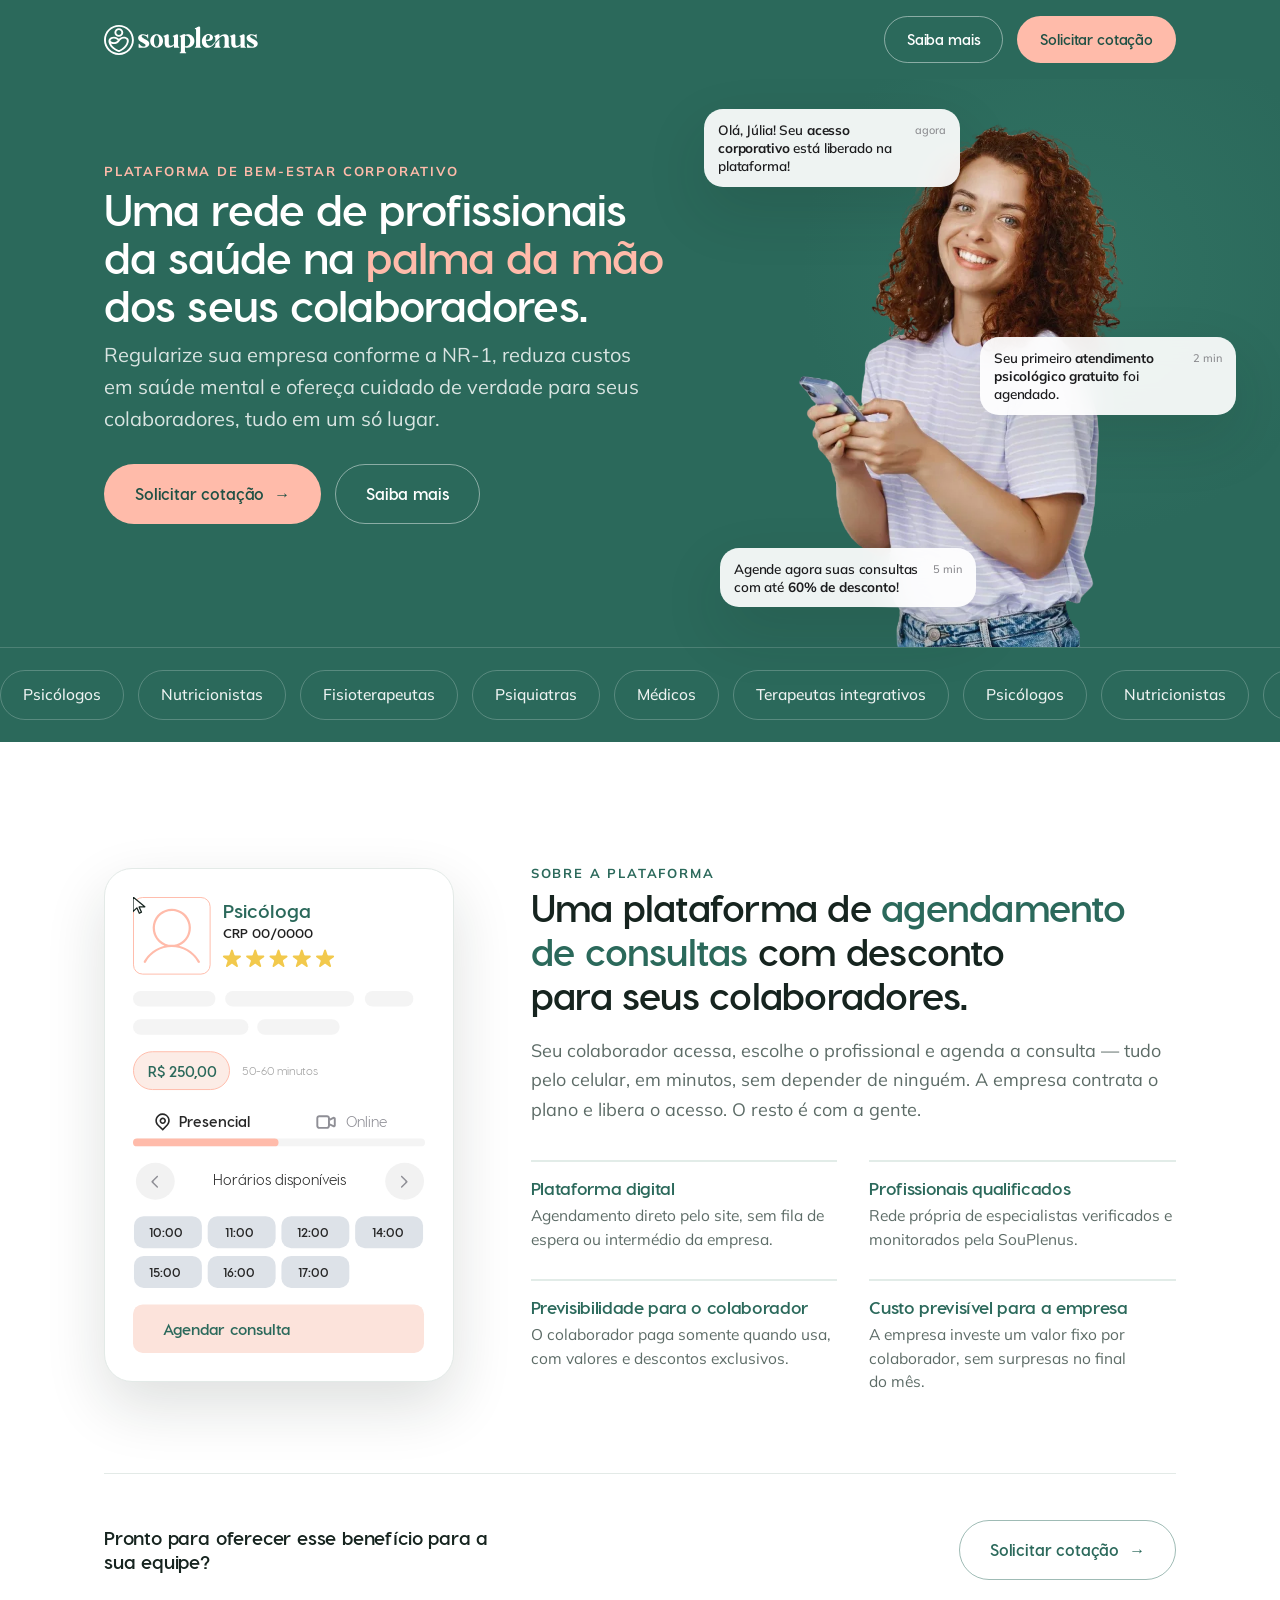
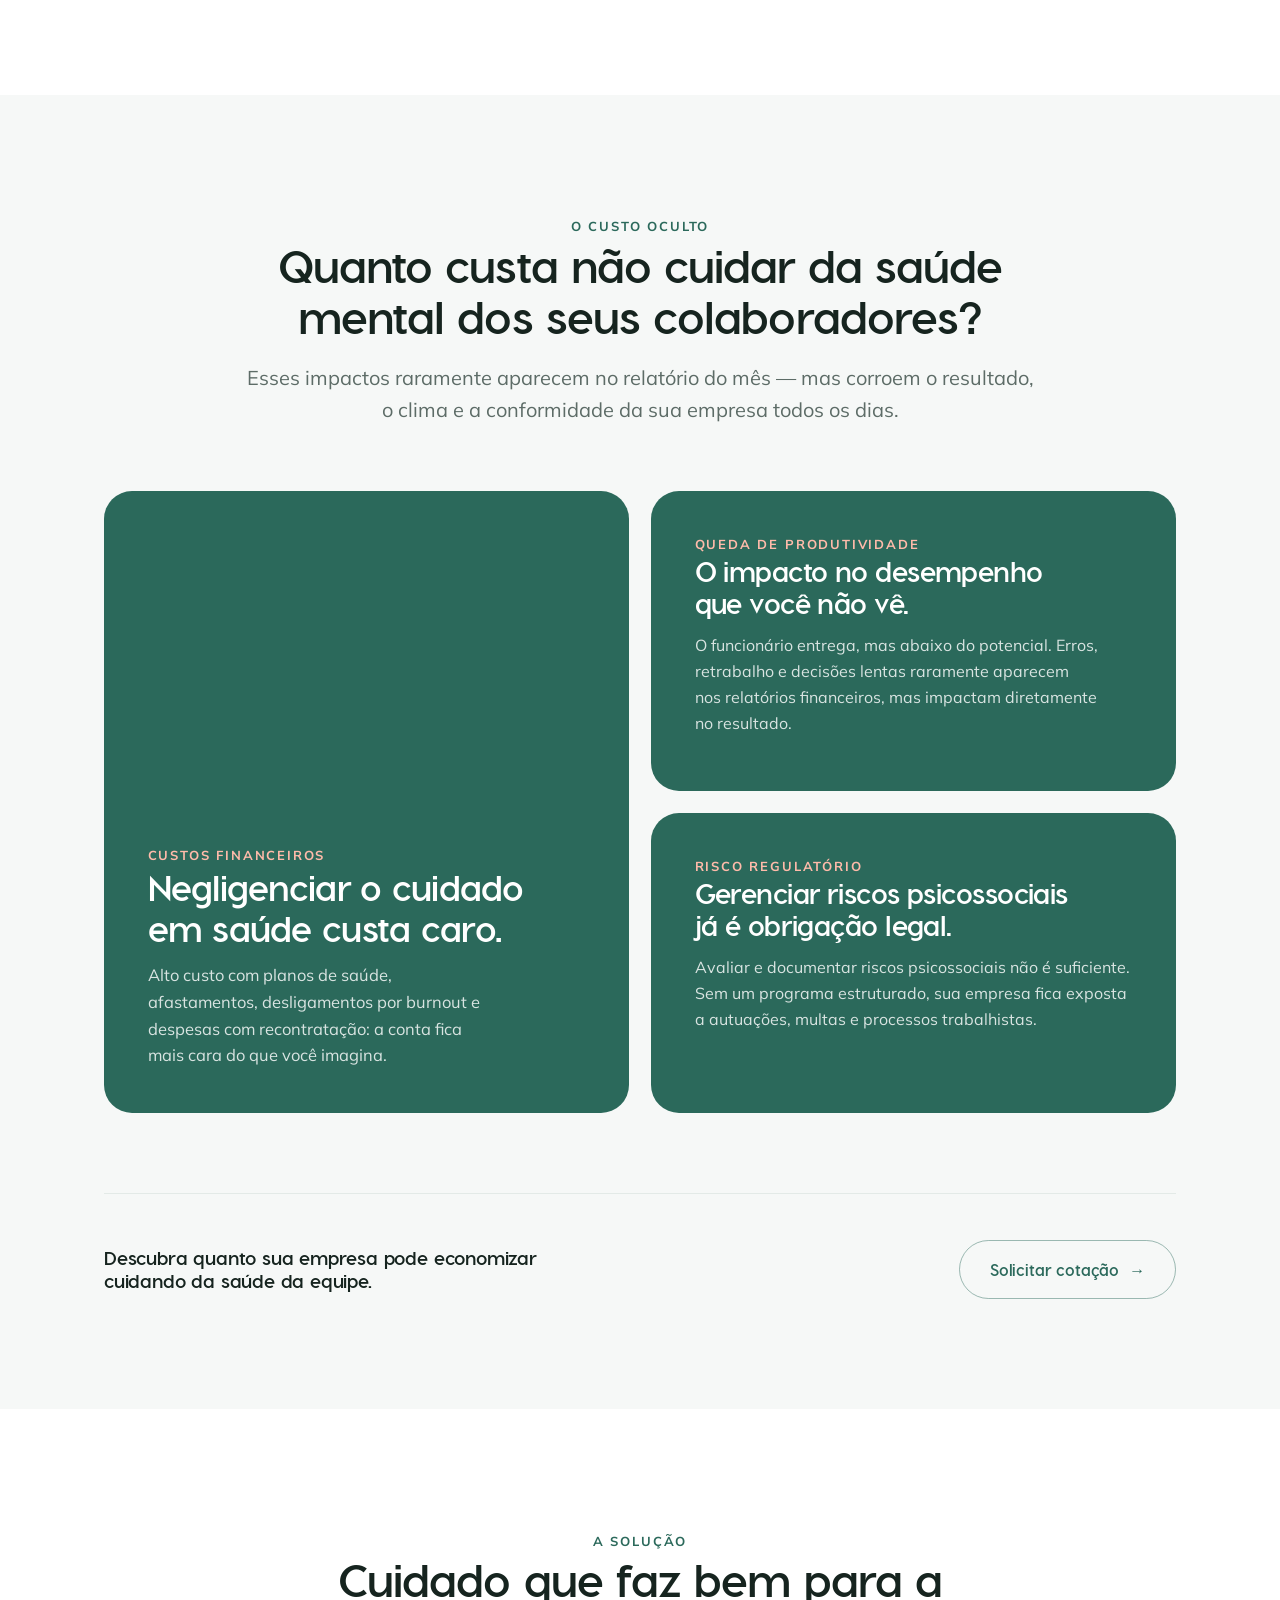
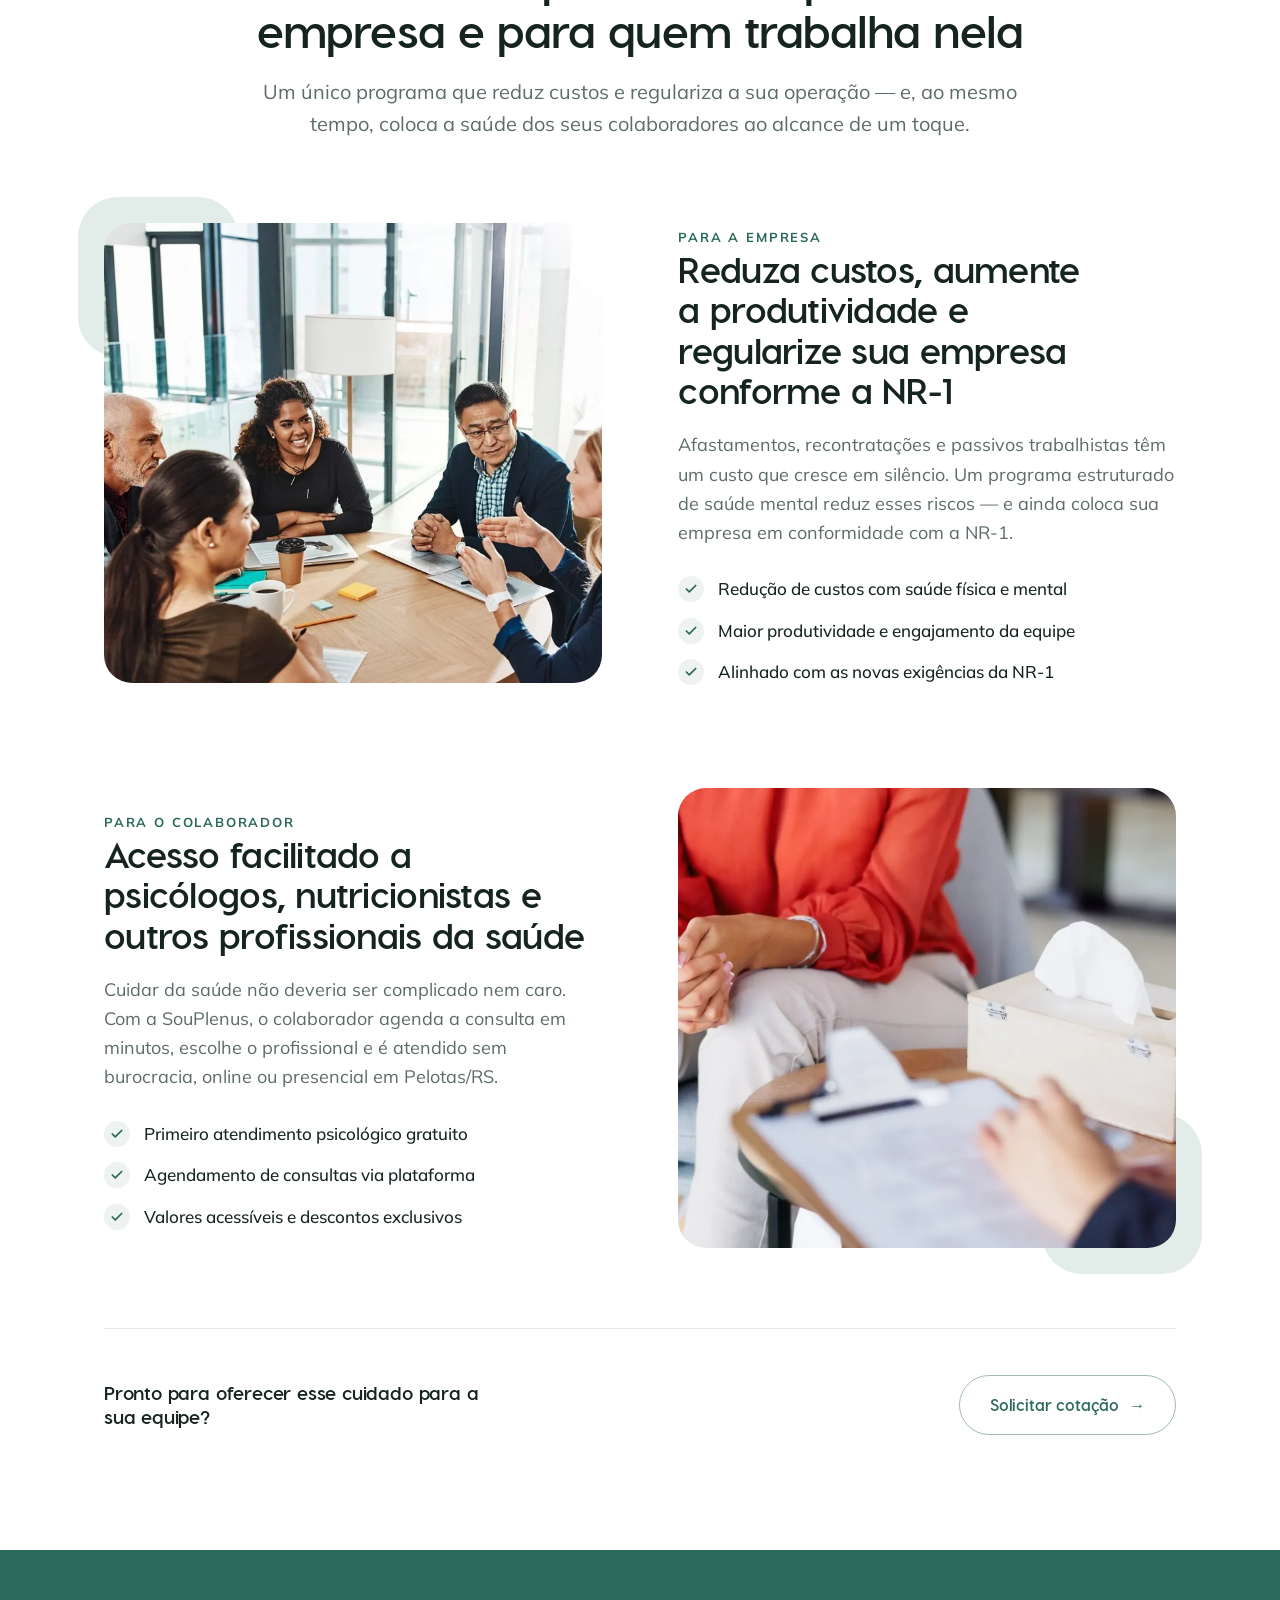
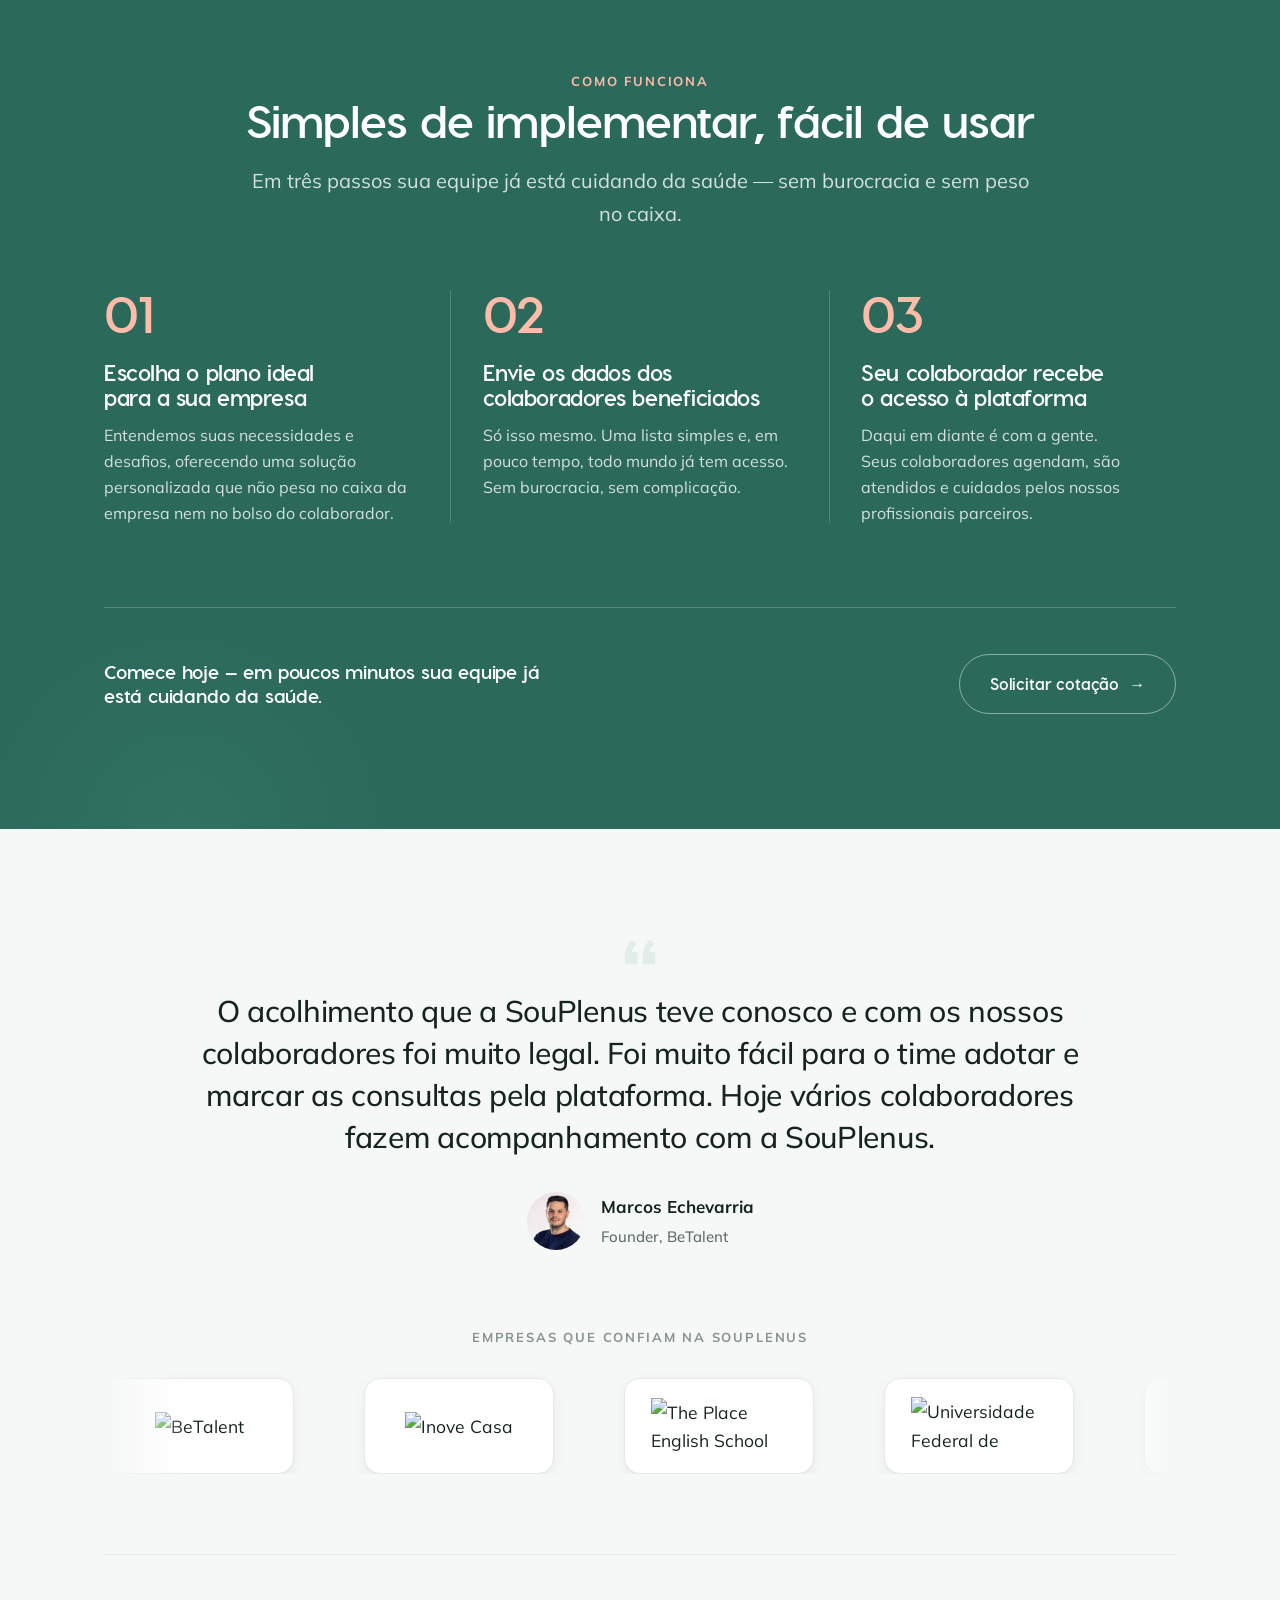
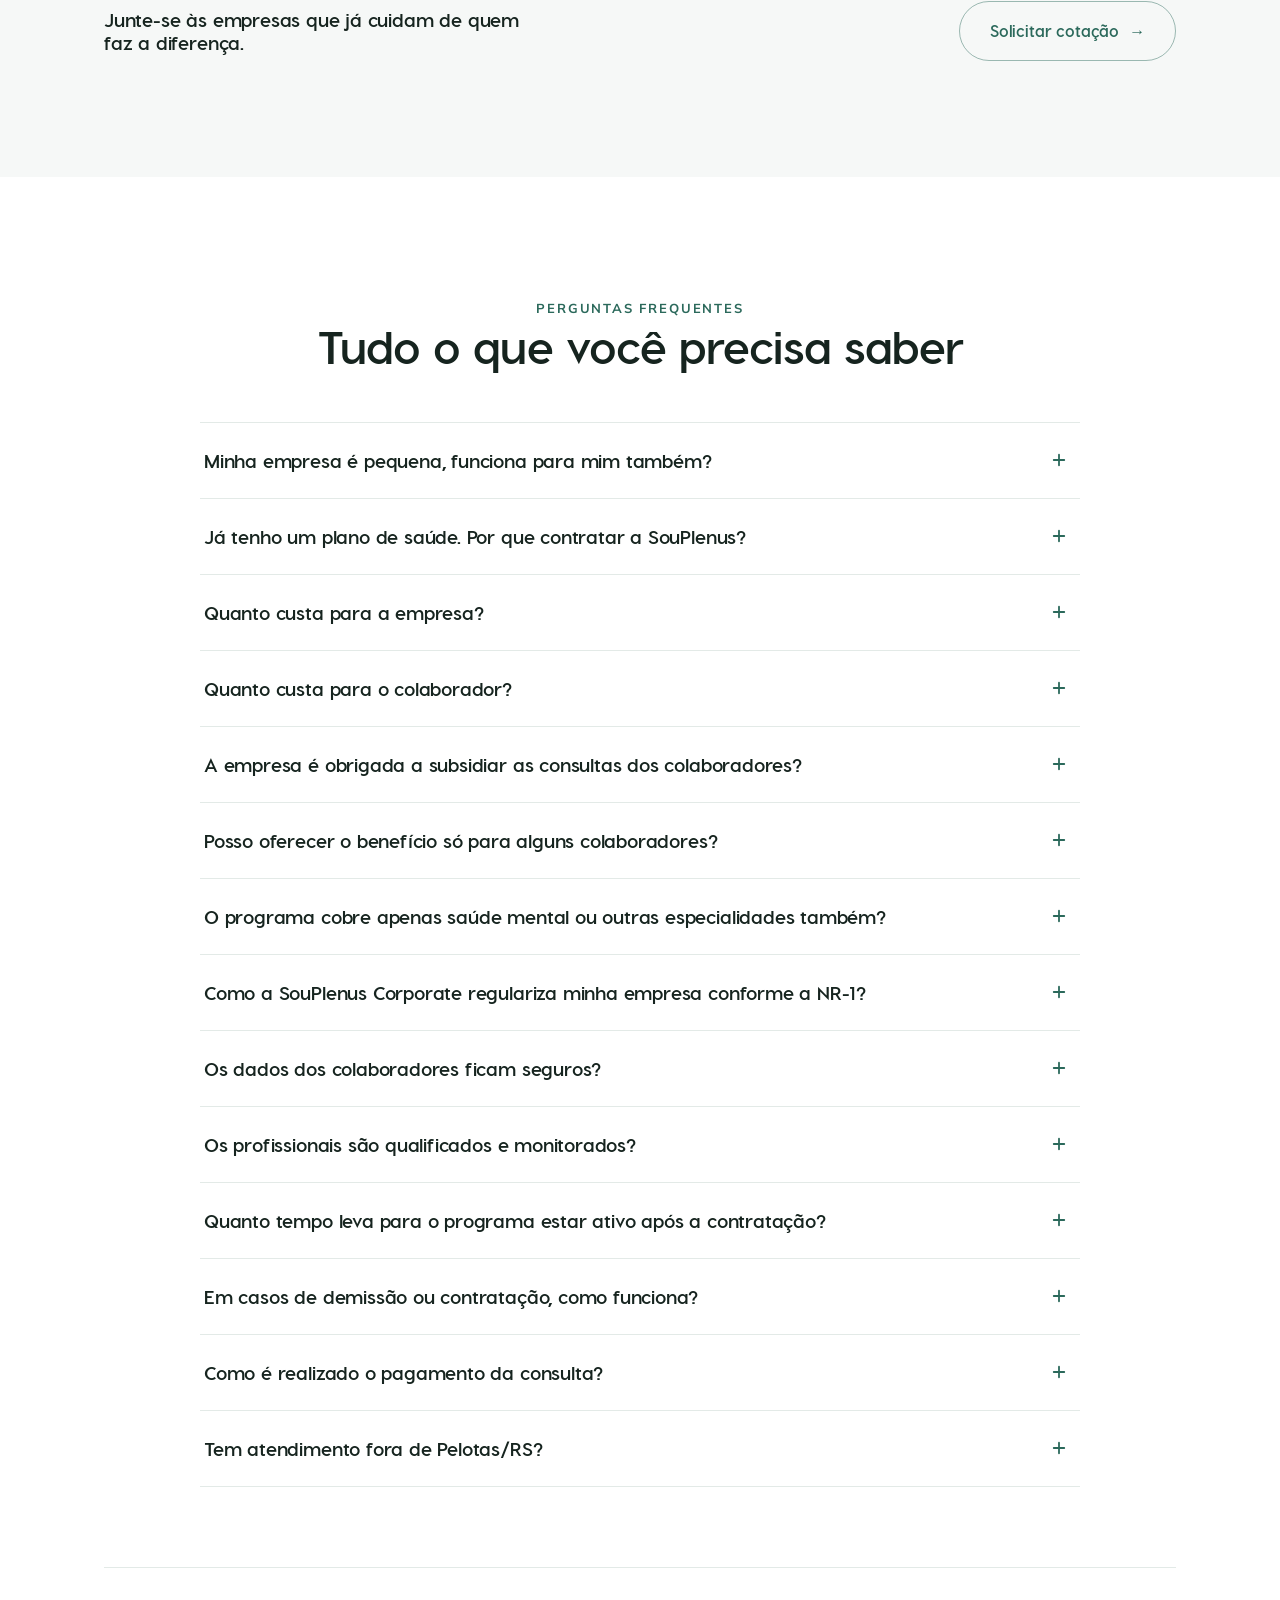
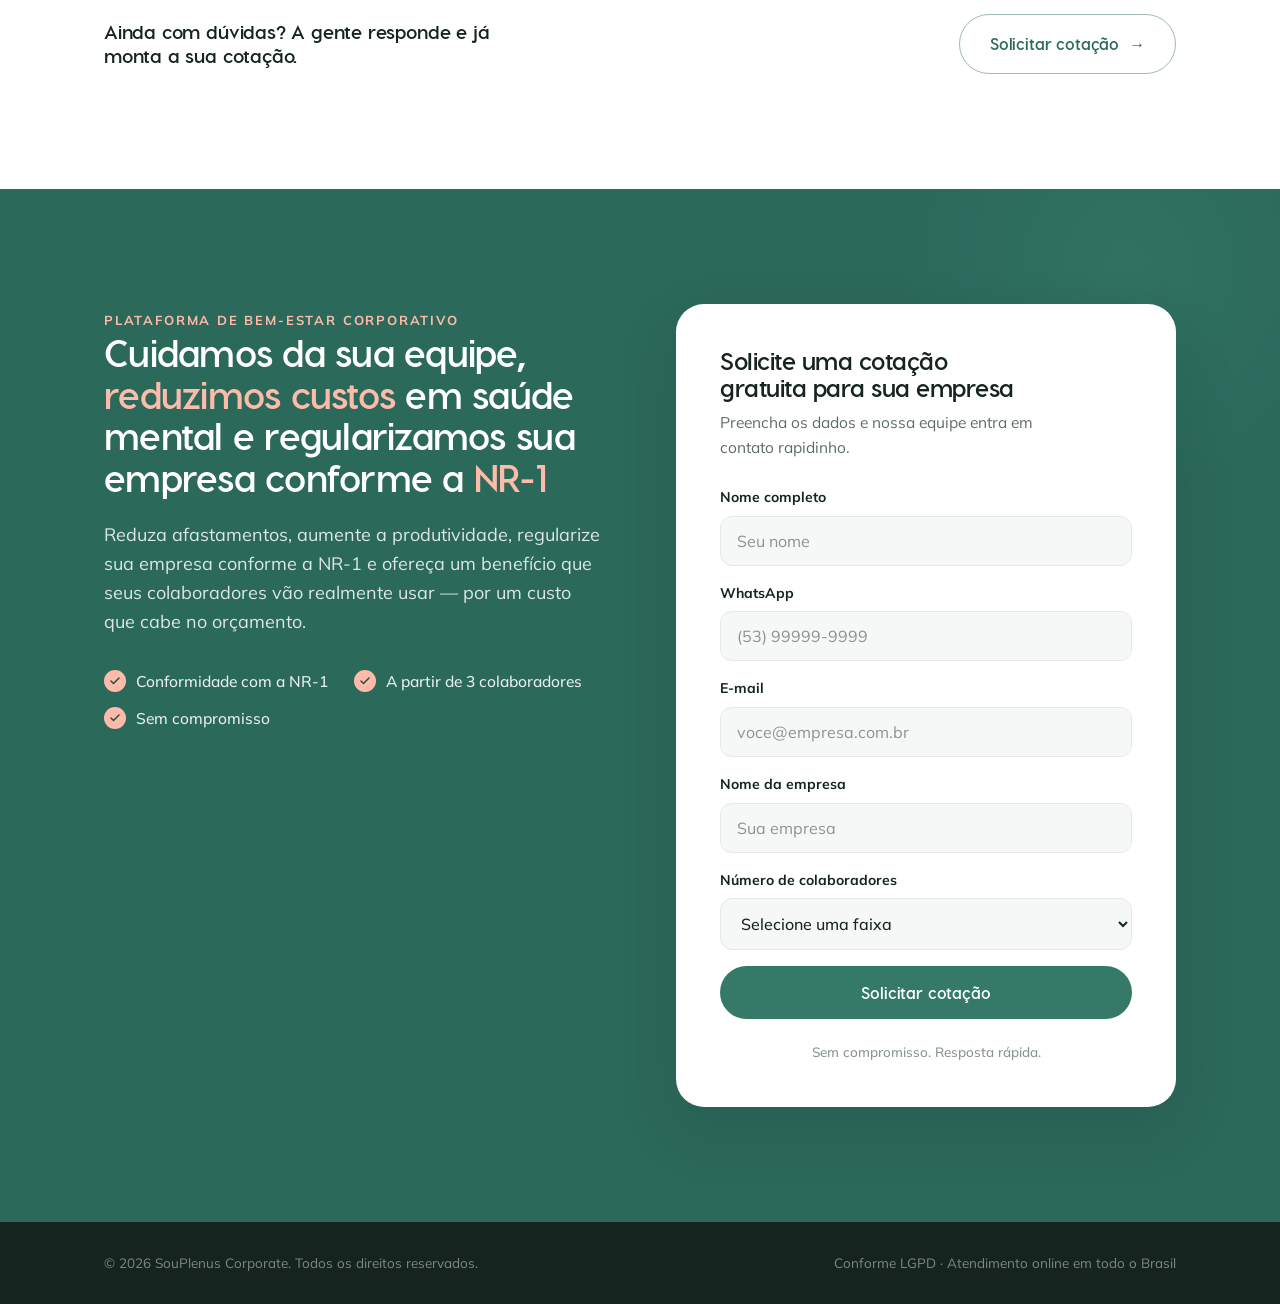
==== commit adc50cb0: "corporate lp: fixed mobile version" ====
--- a/corporate/index.html
+++ b/corporate/index.html
@@ -3,7 +3,7 @@
   <head>
     <meta charset="UTF-8" />
     <meta name="viewport" content="width=device-width, initial-scale=1.0" />
-    <title>SouPlenus Corporate — Bem-estar corporativo</title>
+    <title>SouPlenus Corporate — Plataforma de bem-estar corporativo</title>
     <meta
       name="description"
       content="Plataforma de bem-estar corporativo. Previna riscos psicossociais conforme a NR-1, reduza custos em saúde mental e ofereça cuidado de verdade para seus colaboradores."
@@ -431,7 +431,7 @@
                       letter-spacing="0em"
                       text-anchor="middle"
                     >
-                      <tspan x="145" y="451.08">Agendar consulta</tspan>
+                      <tspan x="150" y="451.08" text-anchor="middle">Agendar consulta</tspan>
                     </text>
                     <!-- 60% badge removed from footer area (moved above) -->
                     <text
@@ -579,6 +579,12 @@
               </div>
             </div>
           </div>
+        </div>
+        <div class="section-cta">
+          <p>Pronto para oferecer esse benefício para a sua equipe?</p>
+          <a href="#cotacao" class="btn btn-primary"
+            >Solicitar cotação <span class="arrow">→</span></a
+          >
         </div>
       </div>
     </section>
--- a/corporate/styles.css
+++ b/corporate/styles.css
@@ -75,6 +75,7 @@
   line-height: 1.62;
   -webkit-font-smoothing: antialiased;
   text-rendering: optimizeLegibility;
+  overflow-x: hidden;
 }
 
 h1,
@@ -1659,9 +1660,15 @@
   }
   .hero-media {
     margin-top: 30px;
+    width: 100%;
+    min-width: 0;
+  }
+  .hero-phone {
+    width: 100%;
   }
   .hero-copy {
     padding-bottom: 0;
+    min-width: 0;
   }
   /* Dores: drop scroll-jack, stack panels vertically */
   .hscroll {
@@ -1709,10 +1716,10 @@
     grid-template-columns: 1fr;
   }
   .plat-split .media {
+    order: 1;
+  }
+  .plat-split .text {
     order: 2;
-  }
-  .plat-split .text {
-    order: 1;
   }
   .plat-feats {
     grid-template-columns: 1fr;
@@ -1753,14 +1760,61 @@
   body {
     font-size: 16.5px;
   }
+
+  /* Header: apenas logo no mobile */
+  .header-cta {
+    display: none;
+  }
+
+  /* Botões menores em todo o site */
+  .btn {
+    padding: 12px 22px;
+    font-size: 15px;
+    gap: 8px;
+  }
+  .btn-sm {
+    padding: 9px 16px;
+    font-size: 13px;
+  }
+
+  /* Hero: garantir que o texto não seja cortado */
+  .hero-copy {
+    padding-bottom: 20px;
+  }
+  .hero-sub {
+    max-width: 100%;
+  }
+
+  /* Hero: mostrar notificações no mobile, reposicionadas */
   .notif {
-    display: none;
-  }
+    display: flex;
+    width: 210px;
+    padding: 9px 11px;
+  }
+  .plat-success-notif {
+    width: auto;
+  }
+  .notif .notif-text {
+    font-size: 12px;
+  }
+  .notif-1 {
+    top: 14px;
+    left: 0;
+    right: auto;
+  }
+  .notif-2 {
+    top: 170px;
+    right: 0;
+    left: auto;
+  }
+  .notif-3 {
+    bottom: 14px;
+    left: 0;
+    right: auto;
+  }
+
   .hero-photo {
-    height: 380px;
-  }
-  .header-cta .btn:not(.btn-primary) {
-    display: none;
+    height: 420px;
   }
   .hero-stats {
     gap: 18px;
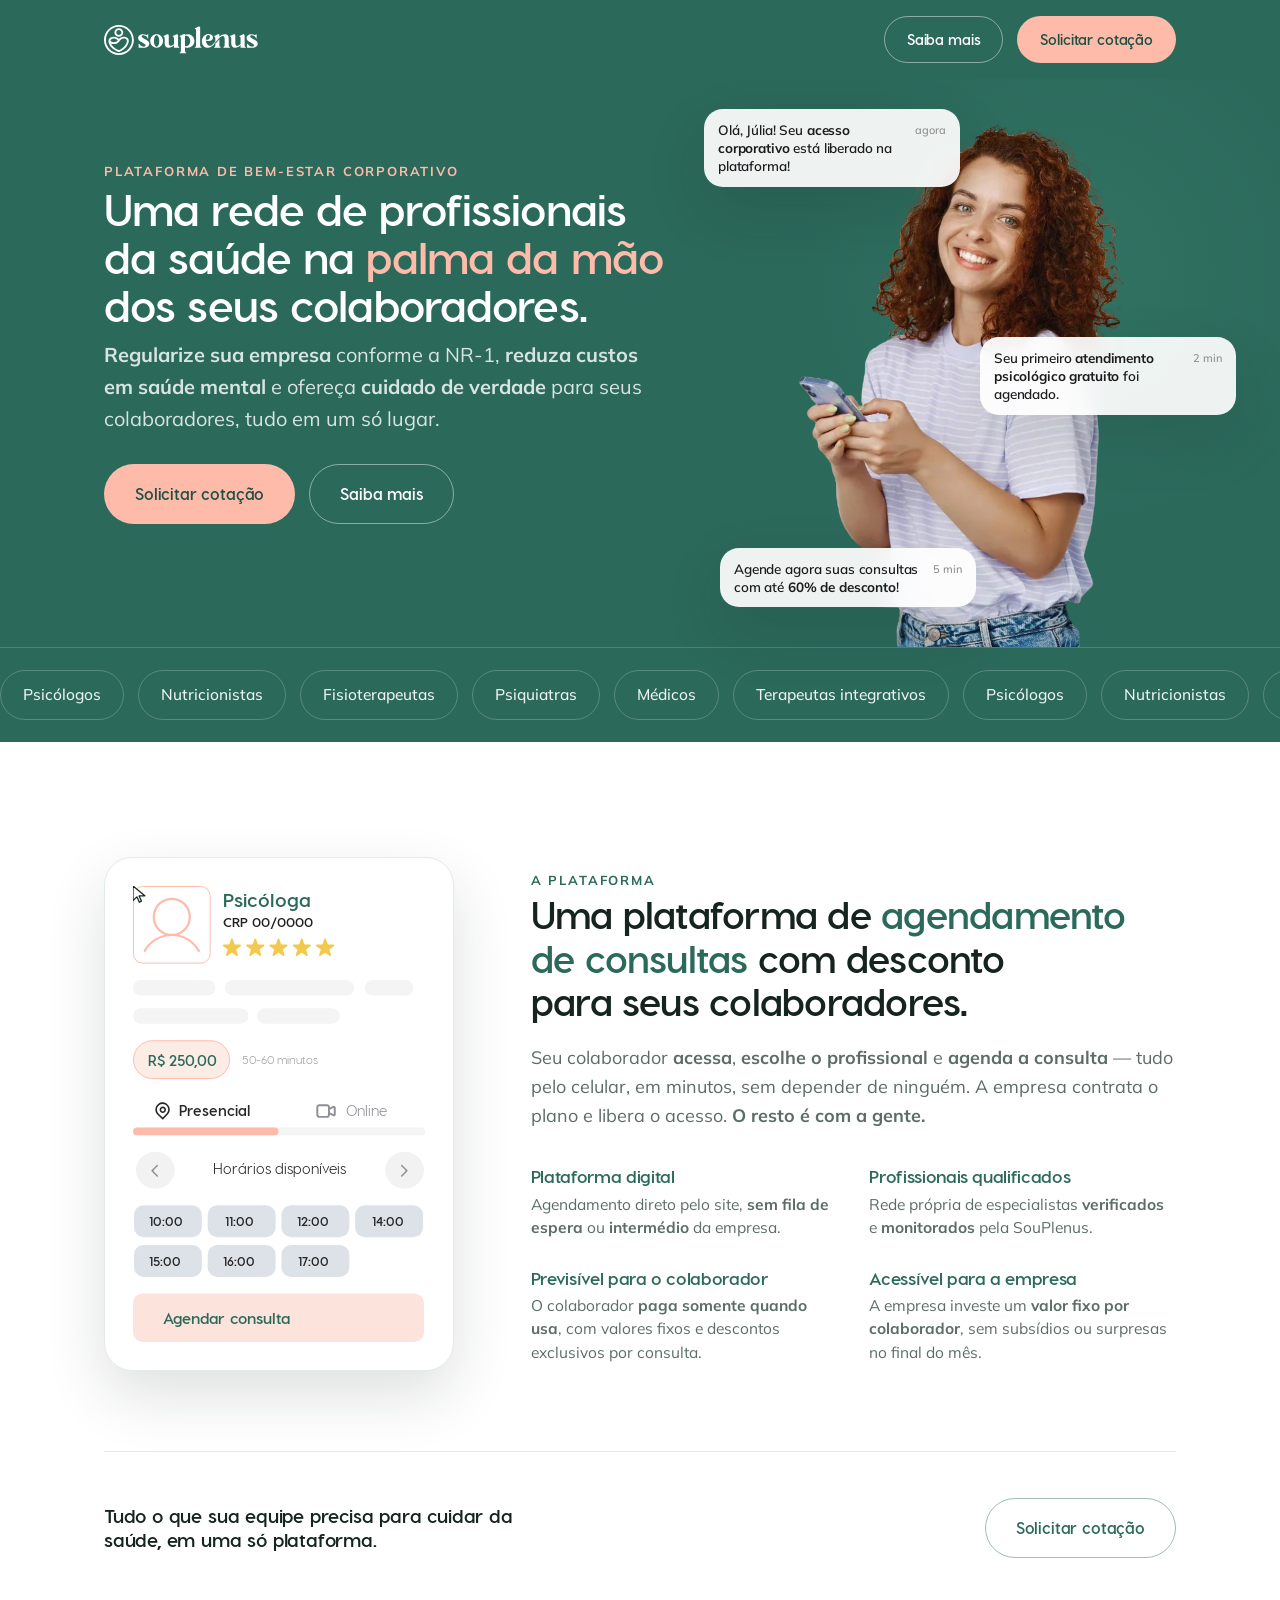
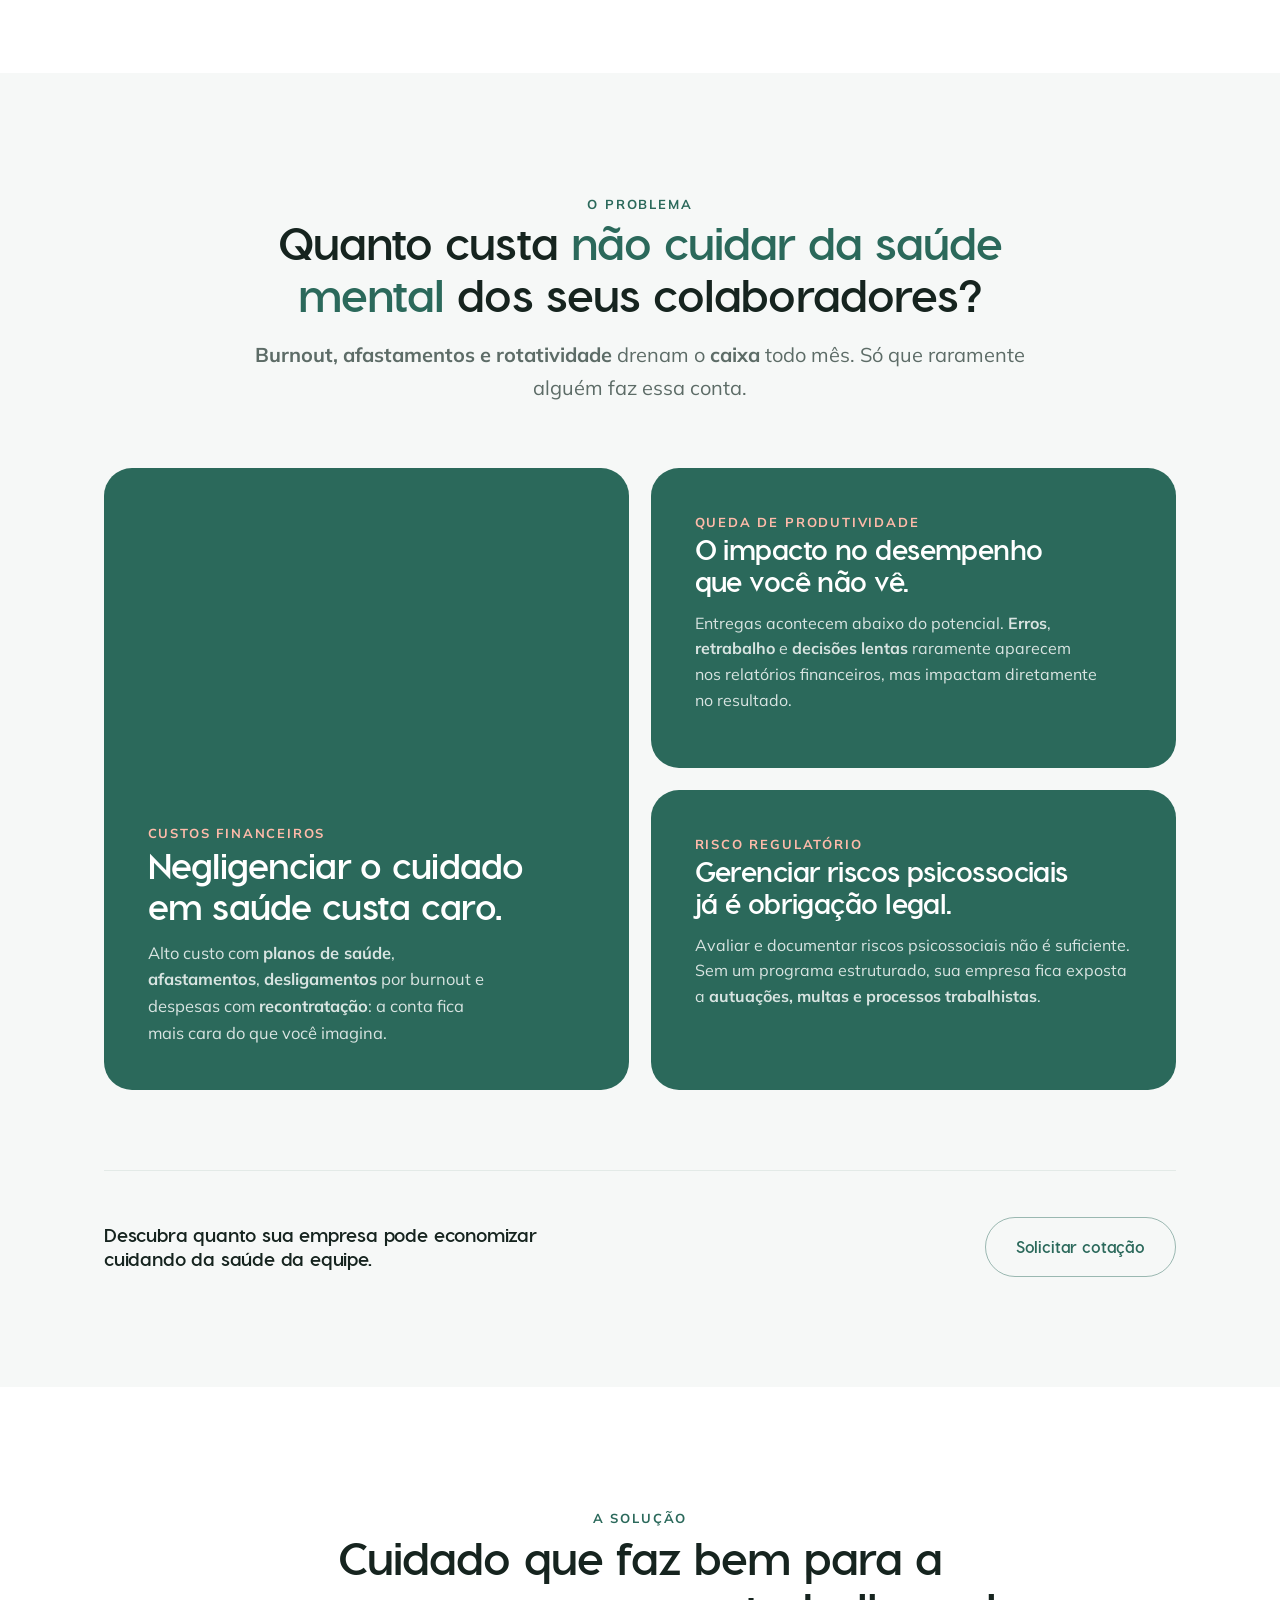
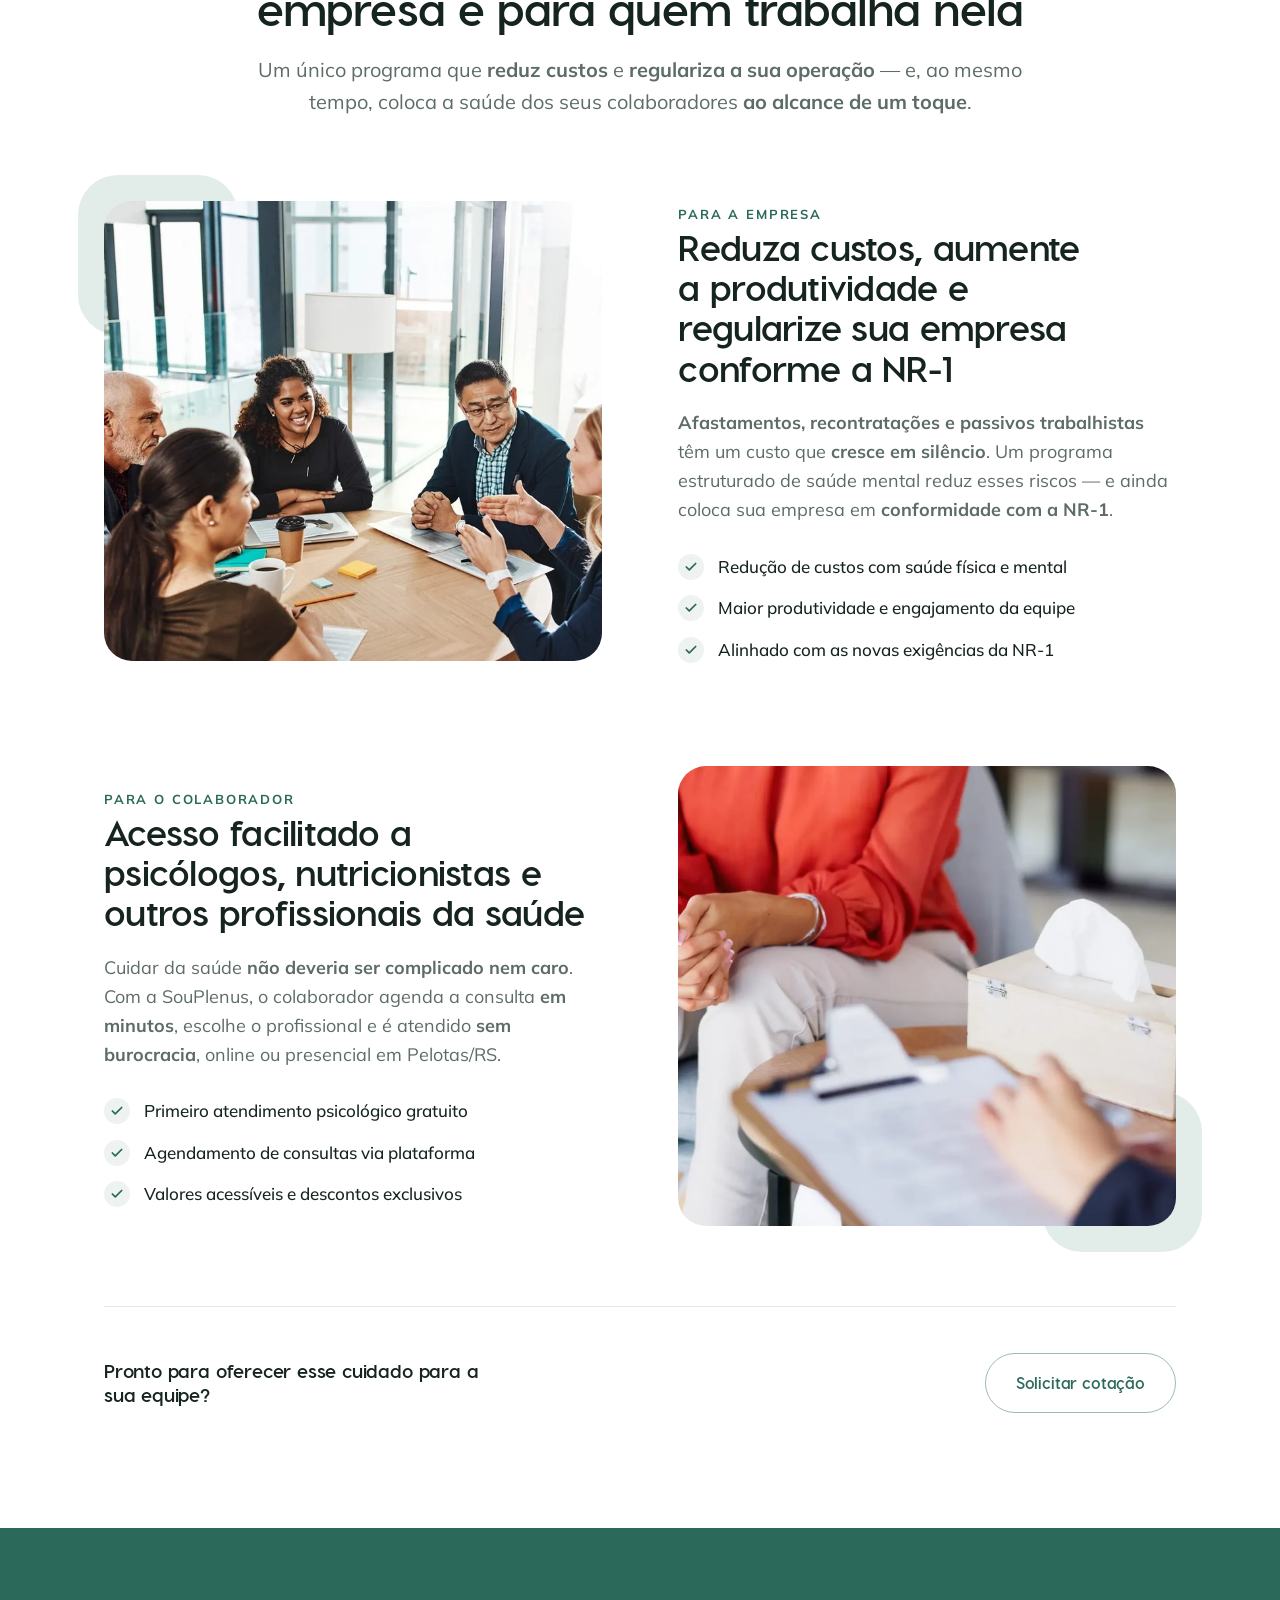
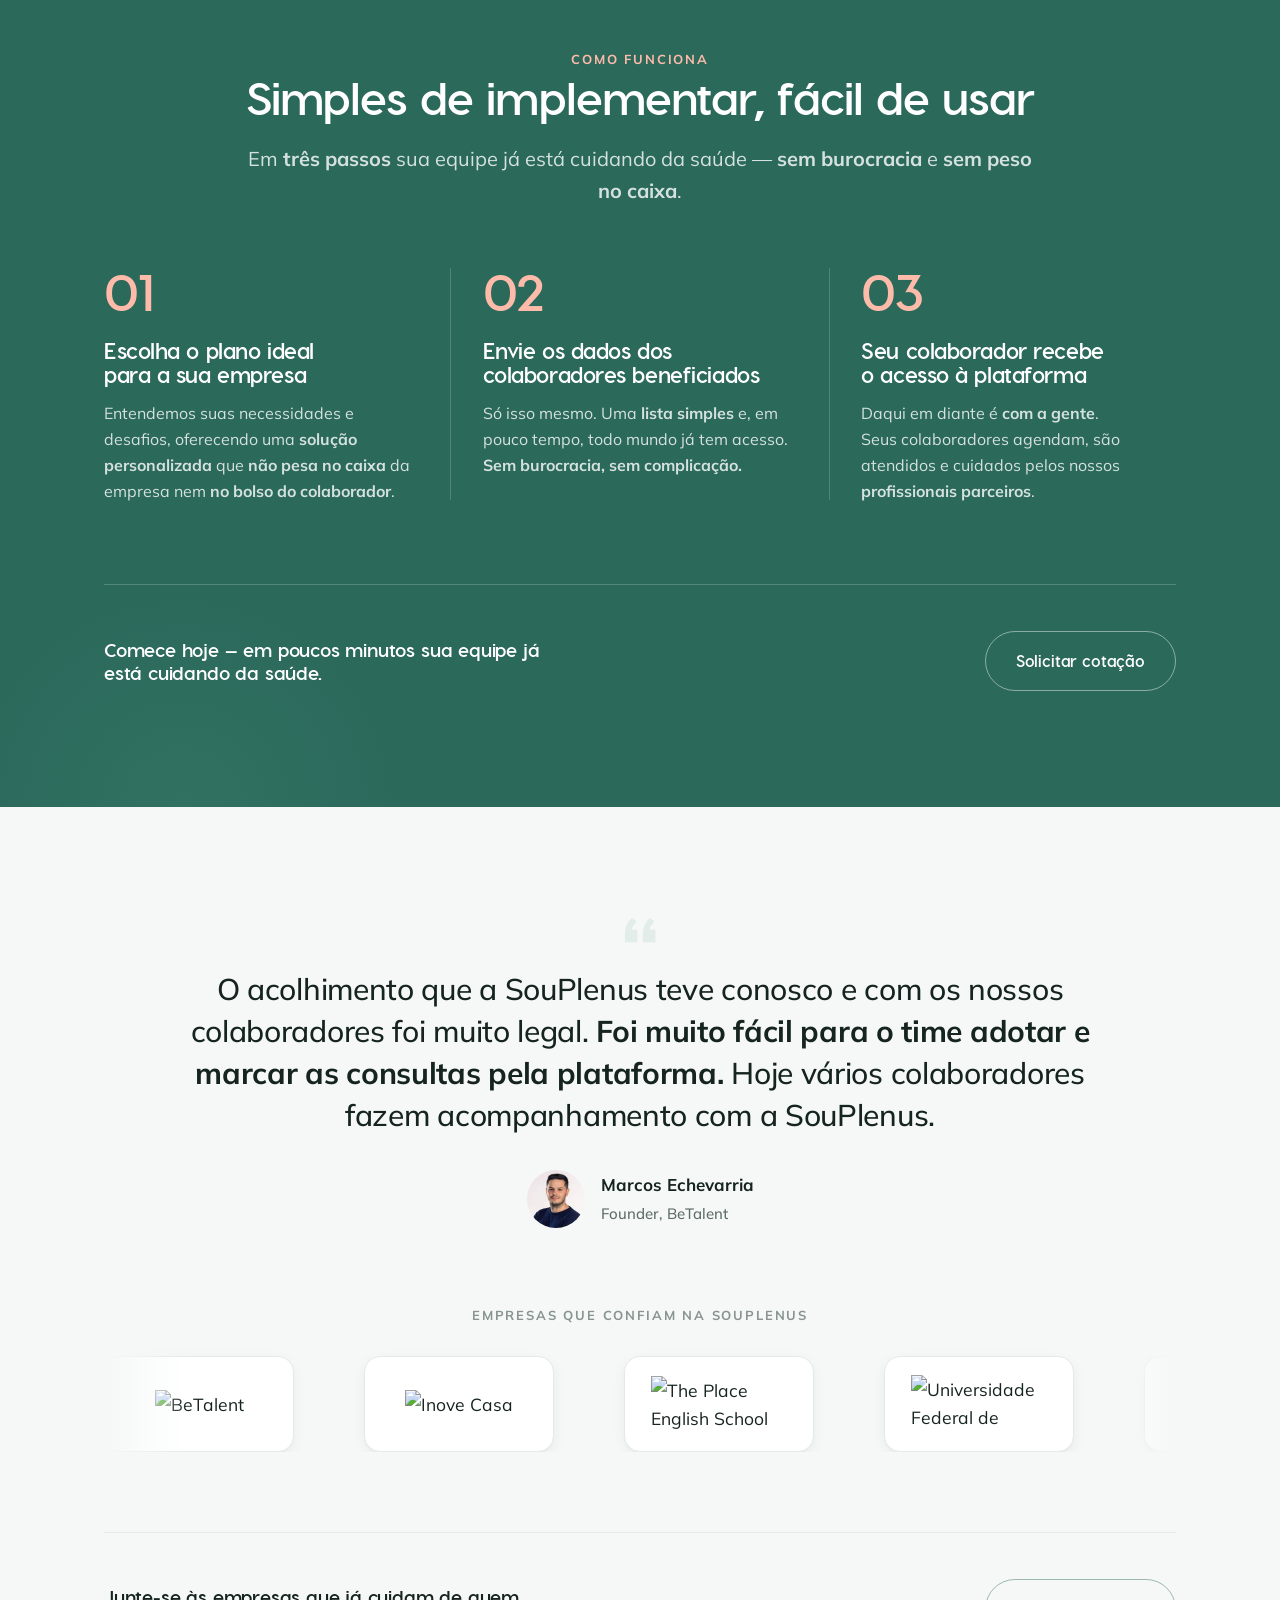
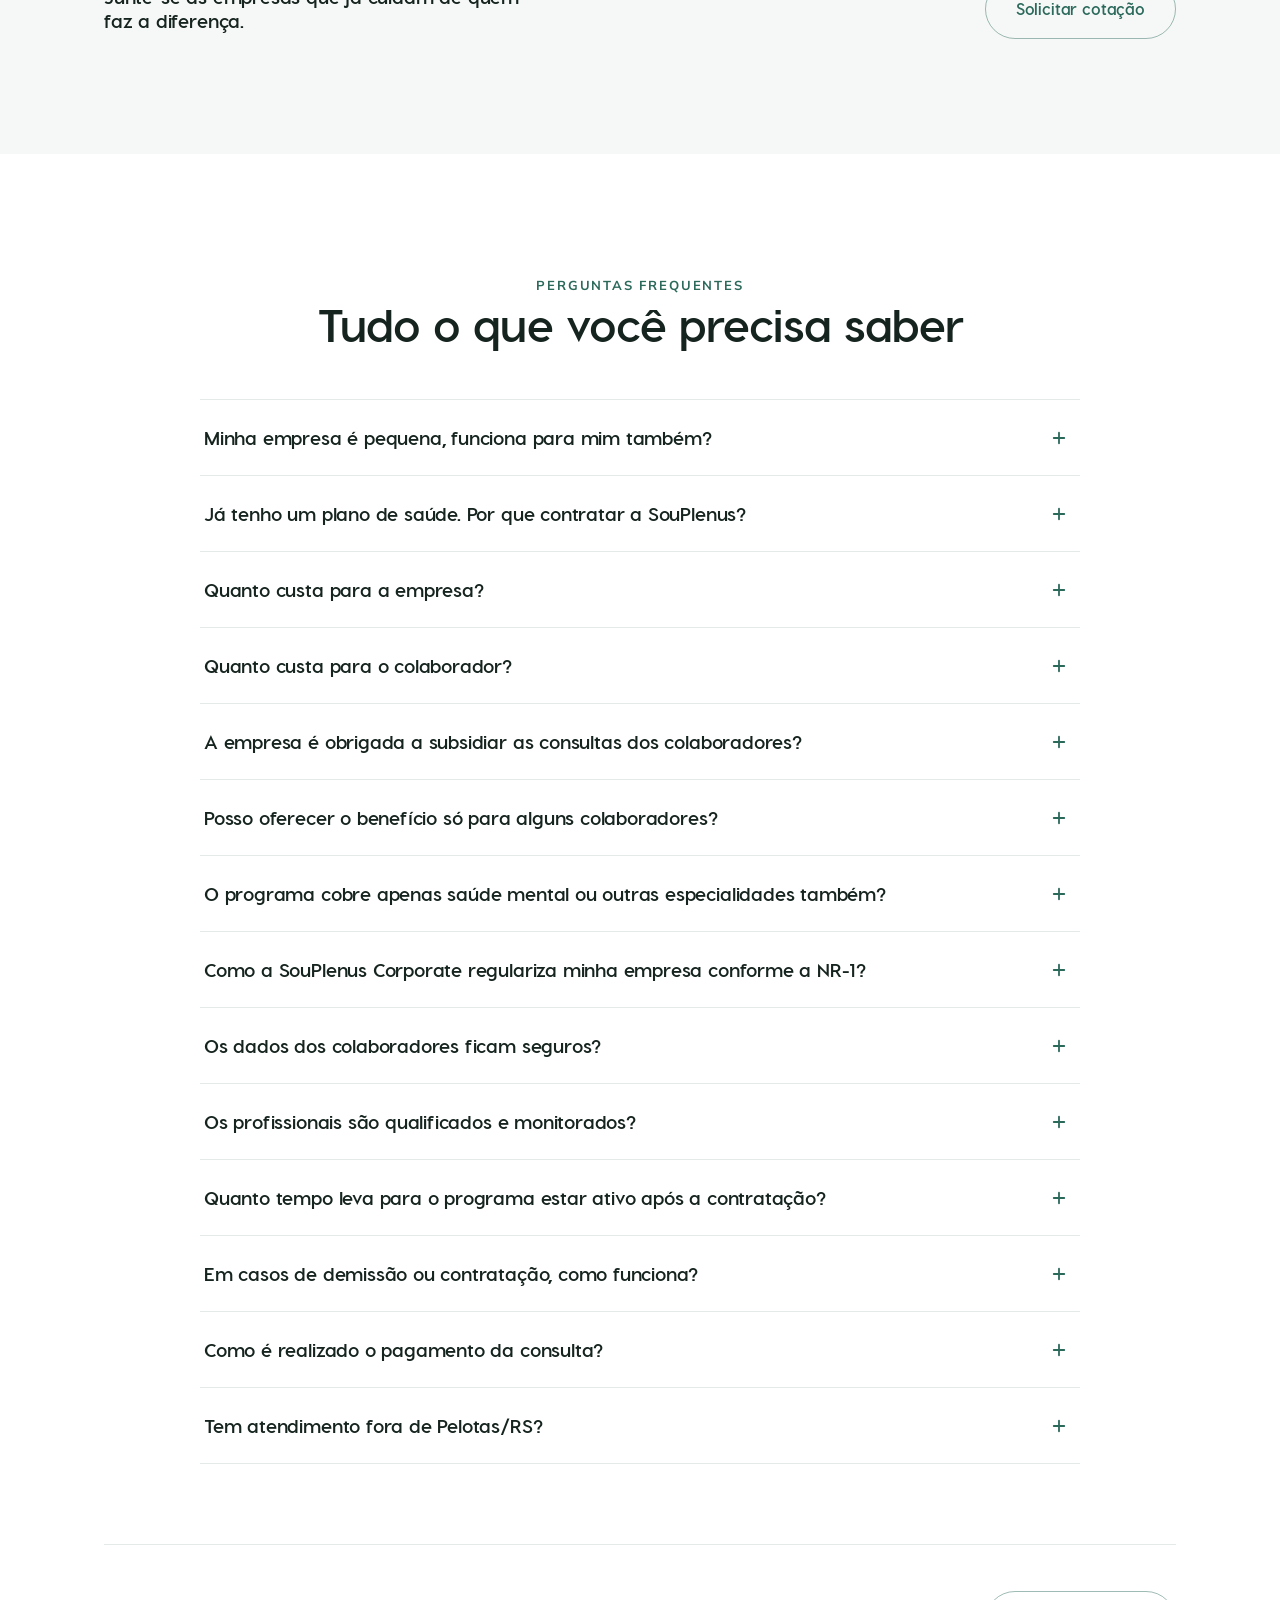
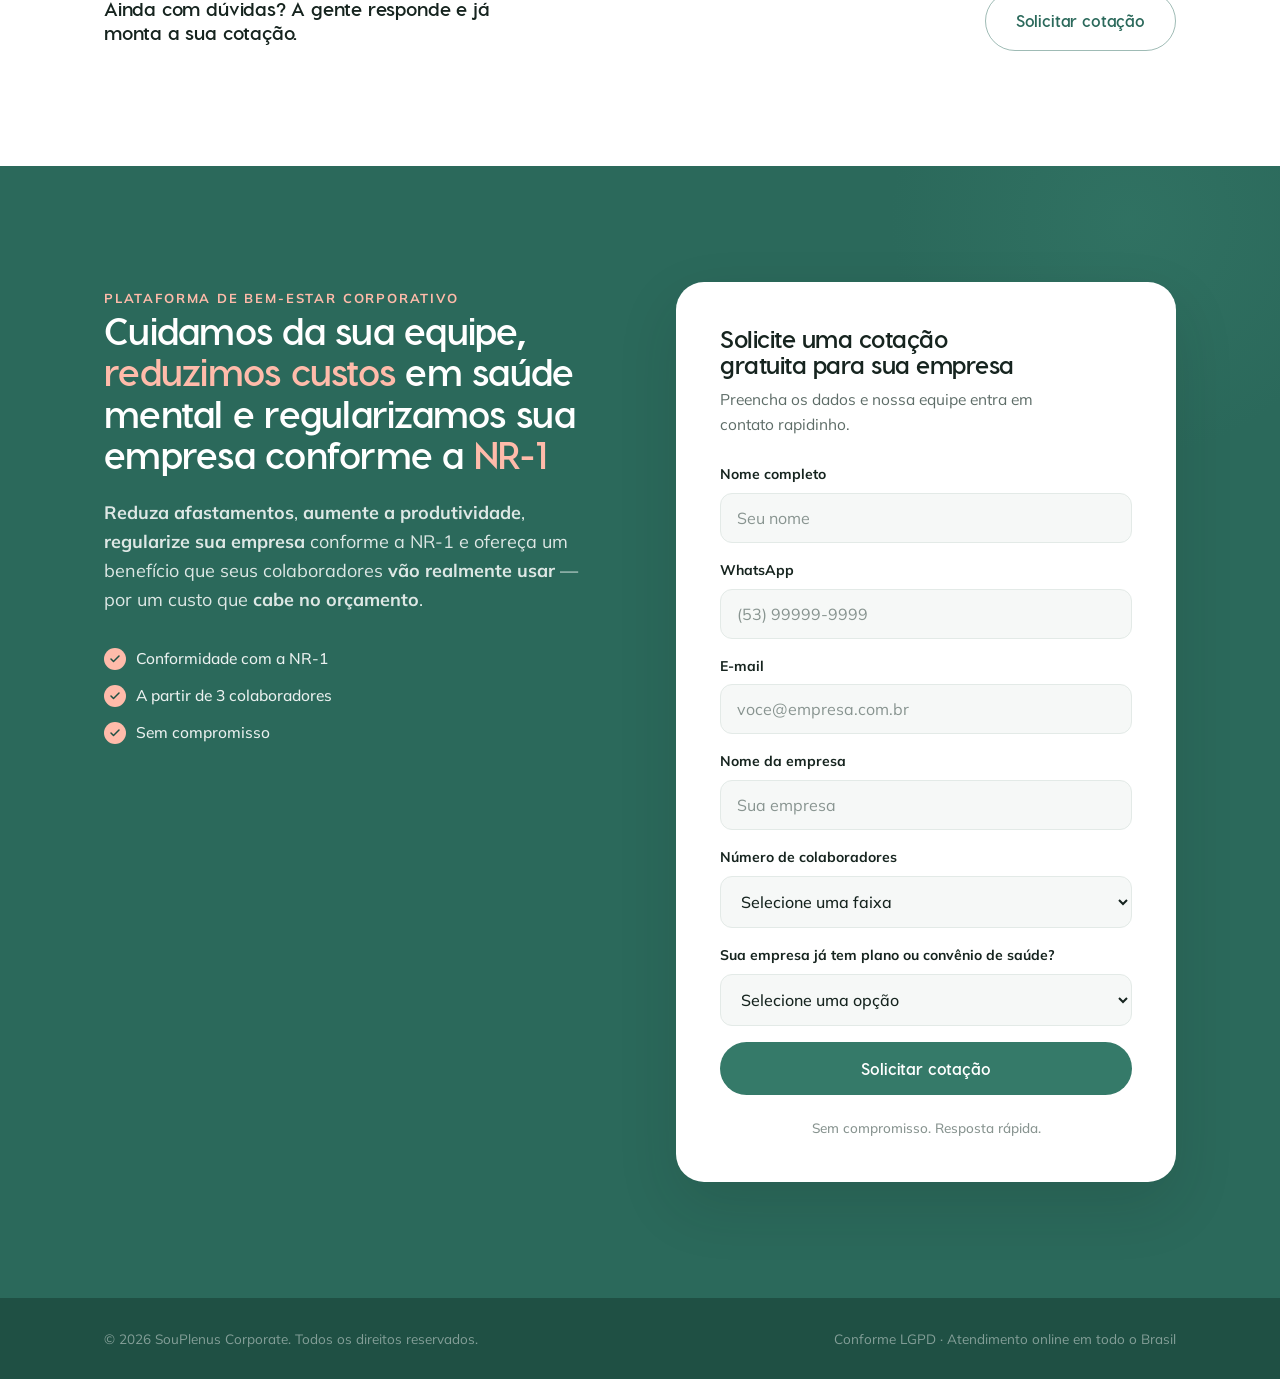
==== commit 69f8721d: "fix: small text modifications & stylization" ====
--- a/corporate/index.html
+++ b/corporate/index.html
@@ -8,10 +8,11 @@
       name="description"
       content="Plataforma de bem-estar corporativo. Previna riscos psicossociais conforme a NR-1, reduza custos em saúde mental e ofereça cuidado de verdade para seus colaboradores."
     />
+    <link rel="icon" type="image/svg+xml" href="assets/images/favicon.png" />
     <link rel="preconnect" href="https://fonts.googleapis.com" />
     <link rel="preconnect" href="https://fonts.gstatic.com" crossorigin />
     <link
-      href="https://fonts.googleapis.com/css2?family=Mulish:wght@400;500;600;700&display=swap"
+      href="https://fonts.googleapis.com/css2?family=Mulish:wght@400;500;600;700;800&display=swap"
       rel="stylesheet"
     />
     <link rel="stylesheet" href="styles.css" />
@@ -46,13 +47,14 @@
               <span class="accent">palma da mão</span> dos seus colaboradores.
             </h1>
             <p class="hero-sub" style="margin: 10px 0px 0px">
-              Regularize sua empresa conforme a NR-1, reduza custos em saúde
-              mental e ofereça cuidado de verdade para seus colaboradores, tudo
-              em um só lugar.
+              <b>Regularize sua empresa</b> conforme a NR-1,
+              <b>reduza custos em saúde mental</b> e ofereça
+              <b>cuidado de verdade</b> para seus colaboradores, tudo em um só
+              lugar.
             </p>
             <div class="hero-actions" style="margin: 28px 0px 0px">
               <a href="#cotacao" class="btn btn-primary"
-                >Solicitar cotação <span class="arrow">→</span></a
+                >Solicitar cotação</a
               >
               <a href="#plataforma" class="btn btn-ghost-light">Saiba mais</a>
             </div>
@@ -431,7 +433,7 @@
                       letter-spacing="0em"
                       text-anchor="middle"
                     >
-                      <tspan x="150" y="451.08" text-anchor="middle">Agendar consulta</tspan>
+                      <tspan x="150" y="451.08">Agendar consulta</tspan>
                     </text>
                     <!-- 60% badge removed from footer area (moved above) -->
                     <text
@@ -537,53 +539,59 @@
             </div>
           </div>
           <div class="text plat-text">
-            <span class="eyebrow">Sobre a plataforma</span>
+            <span class="eyebrow">A plataforma</span>
             <h2>
               Uma plataforma de
-              <span class="accent">agendamento de consultas</span> com desconto
-              para seus colaboradores.
+              <span class="accent">agendamento de consultas</span>
+              com desconto para seus colaboradores.
             </h2>
             <p>
-              Seu colaborador acessa, escolhe o profissional e agenda a consulta
+              Seu colaborador <b>acessa</b>, <b>escolhe o profissional</b> e
+              <b>agenda a consulta</b>
               — tudo pelo celular, em minutos, sem depender de ninguém. A
-              empresa contrata o plano e libera o acesso. O resto é com a gente.
+              empresa contrata o plano e libera o acesso.
+              <b>O resto é com a gente.</b>
             </p>
             <div class="plat-feats">
               <div class="plat-feat">
                 <h4>Plataforma digital</h4>
                 <p>
-                  Agendamento direto pelo site, sem fila de espera ou intermédio
+                  Agendamento direto pelo site, <b>sem fila de espera</b> ou
+                  <b>intermédio</b>
                   da empresa.
                 </p>
               </div>
               <div class="plat-feat">
                 <h4>Profissionais qualificados</h4>
                 <p>
-                  Rede própria de especialistas verificados e monitorados pela
-                  SouPlenus.
+                  Rede própria de especialistas <b>verificados</b> e
+                  <b>monitorados</b> pela SouPlenus.
                 </p>
               </div>
               <div class="plat-feat">
-                <h4>Previsibilidade para o colaborador</h4>
+                <h4>Previsível para o colaborador</h4>
                 <p>
-                  O colaborador paga somente quando usa, com valores e descontos
-                  exclusivos.
+                  O colaborador <b>paga somente quando usa</b>, com valores
+                  fixos e descontos exclusivos por consulta.
                 </p>
               </div>
               <div class="plat-feat">
-                <h4>Custo previsível para a empresa</h4>
+                <h4>Acessível para a empresa</h4>
                 <p>
-                  A empresa investe um valor fixo por colaborador, sem surpresas
-                  no final do mês.
+                  A empresa investe um <b>valor fixo por colaborador</b>, sem
+                  subsídios ou surpresas no final do mês.
                 </p>
               </div>
             </div>
           </div>
         </div>
         <div class="section-cta">
-          <p>Pronto para oferecer esse benefício para a sua equipe?</p>
+          <p>
+            Tudo o que sua equipe precisa para cuidar da saúde, em <b>uma só
+            plataforma</b>.
+          </p>
           <a href="#cotacao" class="btn btn-primary"
-            >Solicitar cotação <span class="arrow">→</span></a
+            >Solicitar cotação</a
           >
         </div>
       </div>
@@ -592,13 +600,15 @@
     <section class="dores" id="dores" data-screen-label="Dores">
       <div class="wrap dores-intro">
         <div class="section-head center" style="max-width: 800px">
-          <span class="eyebrow">O CUSTO OCULTO</span>
+          <span class="eyebrow">O problema</span>
           <h2 data-comment-anchor="ee0f6e0333-h2">
-            Quanto custa não cuidar da saúde mental dos seus colaboradores?
+            Quanto custa
+            <span class="accent">não cuidar da saúde mental</span> dos seus
+            colaboradores?
           </h2>
           <p>
-            Esses impactos raramente aparecem no relatório do mês — mas corroem
-            o resultado, o clima e a conformidade da sua empresa todos os dias.
+            <b>Burnout, afastamentos e rotatividade</b> drenam o <b>caixa</b> todo mês. Só que
+            raramente alguém faz essa conta.
           </p>
         </div>
       </div>
@@ -611,18 +621,18 @@
             <span class="eyebrow on-green">Custos financeiros</span>
             <h3>Negligenciar o cuidado em saúde custa caro.</h3>
             <p>
-              Alto custo com planos de saúde, afastamentos, desligamentos por
-              burnout e despesas com recontratação: a conta fica mais cara do
-              que você imagina.
+              Alto custo com <b>planos de saúde</b>, <b>afastamentos</b>,
+              <b>desligamentos</b> por burnout e despesas com
+              <b>recontratação</b>: a conta fica mais cara do que você imagina.
             </p>
           </article>
           <article class="pain-card">
             <span class="eyebrow on-green">Queda de produtividade</span>
             <h3>O impacto no desempenho que você não vê.</h3>
             <p>
-              O funcionário entrega, mas abaixo do potencial. Erros, retrabalho
-              e decisões lentas raramente aparecem nos relatórios financeiros,
-              mas impactam diretamente no resultado.
+              Entregas acontecem abaixo do potencial. <b>Erros</b>,
+              <b>retrabalho</b> e <b>decisões lentas</b> raramente aparecem nos
+              relatórios financeiros, mas impactam diretamente no resultado.
             </p>
           </article>
           <article class="pain-card">
@@ -630,8 +640,8 @@
             <h3>Gerenciar riscos psicossociais já é obrigação legal.</h3>
             <p>
               Avaliar e documentar riscos psicossociais não é suficiente. Sem um
-              programa estruturado, sua empresa fica exposta a autuações, multas
-              e processos trabalhistas.
+              programa estruturado, sua empresa fica exposta a <b>autuações, multas
+              e processos trabalhistas</b>.
             </p>
           </article>
         </div>
@@ -643,7 +653,7 @@
             equipe.
           </p>
           <a href="#cotacao" class="btn btn-primary"
-            >Solicitar cotação <span class="arrow">→</span></a
+            >Solicitar cotação</a
           >
         </div>
       </div>
@@ -655,9 +665,9 @@
           <span class="eyebrow">A solução</span>
           <h2>Cuidado que faz bem para a empresa e para quem trabalha nela</h2>
           <p>
-            Um único programa que reduz custos e regulariza a sua operação — e,
-            ao mesmo tempo, coloca a saúde dos seus colaboradores ao alcance de
-            um toque.
+            Um único programa que <b>reduz custos</b> e <b>regulariza a sua operação</b> — e,
+            ao mesmo tempo, coloca a saúde dos seus colaboradores <b>ao alcance de
+            um toque</b>.
           </p>
         </div>
         <!-- Para a empresa: imagem à esquerda -->
@@ -678,10 +688,10 @@
               conforme a NR-1
             </h3>
             <p>
-              Afastamentos, recontratações e passivos trabalhistas têm um custo
-              que cresce em silêncio. Um programa estruturado de saúde mental
-              reduz esses riscos — e ainda coloca sua empresa em conformidade
-              com a NR-1.
+              <b>Afastamentos, recontratações e passivos trabalhistas</b> têm um custo
+              que <b>cresce em silêncio</b>. Um programa estruturado de saúde mental
+              reduz esses riscos — e ainda coloca sua empresa em <b>conformidade
+              com a NR-1</b>.
             </p>
             <ul class="check-list">
               <li>
@@ -735,9 +745,9 @@
               profissionais da saúde
             </h3>
             <p>
-              Cuidar da saúde não deveria ser complicado nem caro. Com a
-              SouPlenus, o colaborador agenda a consulta em minutos, escolhe o
-              profissional e é atendido sem burocracia, online ou presencial em
+              Cuidar da saúde <b>não deveria ser complicado nem caro</b>. Com a
+              SouPlenus, o colaborador agenda a consulta <b>em minutos</b>, escolhe o
+              profissional e é atendido <b>sem burocracia</b>, online ou presencial em
               Pelotas/RS.
             </p>
             <ul class="check-list">
@@ -795,7 +805,7 @@
         <div class="section-cta">
           <p>Pronto para oferecer esse cuidado para a sua equipe?</p>
           <a href="#cotacao" class="btn btn-primary"
-            >Solicitar cotação <span class="arrow">→</span></a
+            >Solicitar cotação</a
           >
         </div>
       </div>
@@ -811,8 +821,8 @@
           <span class="eyebrow">Como funciona</span>
           <h2>Simples de implementar, fácil de usar</h2>
           <p>
-            Em três passos sua equipe já está cuidando da saúde — sem burocracia
-            e sem peso no caixa.
+            Em <b>três passos</b> sua equipe já está cuidando da saúde — <b>sem burocracia</b>
+            e <b>sem peso no caixa</b>.
           </p>
         </div>
         <div class="steps">
@@ -820,25 +830,25 @@
             <div class="num">01</div>
             <h3>Escolha o plano ideal para a sua empresa</h3>
             <p>
-              Entendemos suas necessidades e desafios, oferecendo uma solução
-              personalizada que não pesa no caixa da empresa nem no bolso do
-              colaborador.
+              Entendemos suas necessidades e desafios, oferecendo uma <b>solução
+              personalizada</b> que <b>não pesa no caixa</b> da empresa nem <b>no bolso do
+              colaborador</b>.
             </p>
           </article>
           <article class="step">
             <div class="num">02</div>
             <h3>Envie os dados dos colaboradores beneficiados</h3>
             <p>
-              Só isso mesmo. Uma lista simples e, em pouco tempo, todo mundo já
-              tem acesso. Sem burocracia, sem complicação.
+              Só isso mesmo. Uma <b>lista simples</b> e, em pouco tempo, todo mundo já
+              tem acesso. <b>Sem burocracia, sem complicação.</b>
             </p>
           </article>
           <article class="step">
             <div class="num">03</div>
             <h3>Seu colaborador recebe o acesso à plataforma</h3>
             <p>
-              Daqui em diante é com a gente. Seus colaboradores agendam, são
-              atendidos e cuidados pelos nossos profissionais parceiros.
+              Daqui em diante é <b>com a gente</b>. Seus colaboradores agendam, são
+              atendidos e cuidados pelos nossos <b>profissionais parceiros</b>.
             </p>
           </article>
         </div>
@@ -848,7 +858,7 @@
             saúde.
           </p>
           <a href="#cotacao" class="btn btn-primary"
-            >Solicitar cotação <span class="arrow">→</span></a
+            >Solicitar cotação</a
           >
         </div>
       </div>
@@ -860,8 +870,8 @@
           <div class="quote-mark">“</div>
           <blockquote>
             O acolhimento que a SouPlenus teve conosco e com os nossos
-            colaboradores foi muito legal. Foi muito fácil para o time adotar e
-            marcar as consultas pela plataforma. Hoje vários colaboradores fazem
+            colaboradores foi muito legal. <b>Foi muito fácil para o time adotar e
+            marcar as consultas pela plataforma.</b> Hoje vários colaboradores fazem
             acompanhamento com a SouPlenus.
           </blockquote>
           <div class="quote-author">
@@ -884,7 +894,7 @@
         <div class="section-cta">
           <p>Junte-se às empresas que já cuidam de quem faz a diferença.</p>
           <a href="#cotacao" class="btn btn-primary"
-            >Solicitar cotação <span class="arrow">→</span></a
+            >Solicitar cotação</a
           >
         </div>
       </div>
@@ -900,7 +910,7 @@
         <div class="section-cta">
           <p>Ainda com dúvidas? A gente responde e já monta a sua cotação.</p>
           <a href="#cotacao" class="btn btn-primary"
-            >Solicitar cotação <span class="arrow">→</span></a
+            >Solicitar cotação</a
           >
         </div>
       </div>
@@ -921,10 +931,10 @@
               regularizamos sua empresa conforme a <span class="hl">NR-1</span>
             </h2>
             <p class="cta-sub">
-              Reduza afastamentos, aumente a produtividade, regularize sua
-              empresa conforme a NR-1 e ofereça um benefício que seus
-              colaboradores vão realmente usar — por um custo que cabe no
-              orçamento.
+              <b>Reduza afastamentos</b>, <b>aumente a produtividade</b>, <b>regularize sua
+              empresa</b> conforme a NR-1 e ofereça um benefício que seus
+              colaboradores <b>vão realmente usar</b> — por um custo que <b>cabe no
+              orçamento</b>.
             </p>
             <ul class="cta-trust">
               <li>
@@ -1034,6 +1044,15 @@
                     <option>Mais de 200 colaboradores</option></select
                   ><span class="err-msg">Selecione uma faixa.</span>
                 </div>
+                <div class="field">
+                  <label for="plano">Sua empresa já tem plano ou convênio de saúde?</label
+                  ><select id="plano" name="plano">
+                    <option value="" disabled="disabled" selected="selected">Selecione uma opção</option>
+                    <option value="sim">Sim, já temos</option>
+                    <option value="nao">Não temos</option>
+                    <option value="avaliando">Estamos avaliando opções</option>
+                  </select>
+                </div>
                 <button type="submit" class="btn btn-green btn-block">
                   Solicitar cotação
                 </button>
--- a/corporate/styles.css
+++ b/corporate/styles.css
@@ -196,7 +196,6 @@
 }
 .btn-primary:hover {
   background: var(--accent-deep);
-  transform: translateY(-2px);
 }
 
 .btn-green {
@@ -205,8 +204,6 @@
 }
 .btn-green:hover {
   background: var(--green-deep);
-  transform: translateY(-2px);
-  box-shadow: var(--shadow-md);
 }
 
 .btn-ghost-light {
@@ -1099,8 +1096,7 @@
   gap: 28px 32px;
 }
 .plat-feat {
-  border-top: 2px solid var(--green-tint-2);
-  padding-top: 16px;
+  padding-top: 0;
 }
 .plat-feat h4 {
   font-size: 17.5px;
@@ -1448,8 +1444,8 @@
 .cta-trust {
   margin-top: 32px;
   display: flex;
-  flex-wrap: wrap;
-  gap: 12px 26px;
+  flex-direction: column;
+  gap: 12px;
 }
 .cta-trust li {
   display: flex;
@@ -1582,7 +1578,7 @@
 
 /* ---------- Footer ---------- */
 .site-footer {
-  background: var(--ink);
+  background: var(--green-deep);
   color: rgba(255, 255, 255, 0.7);
   padding-block: 30px;
 }
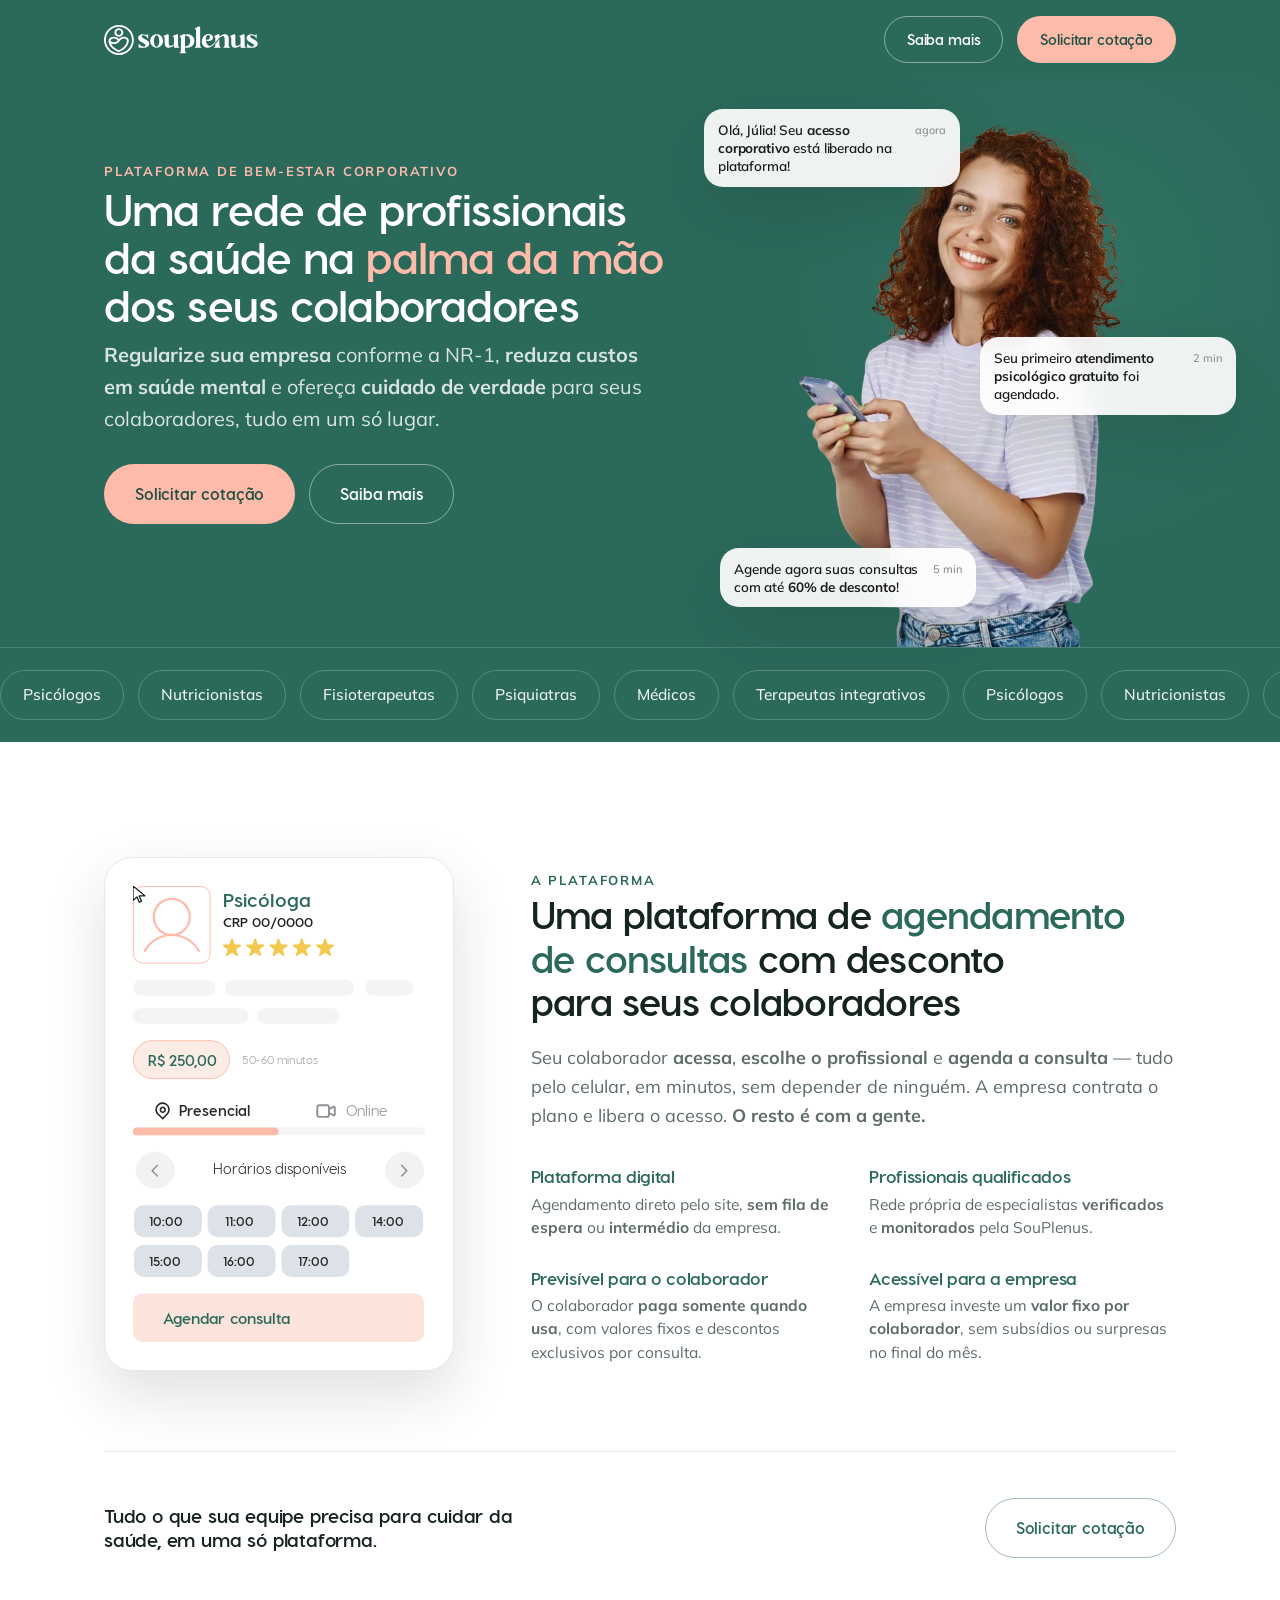
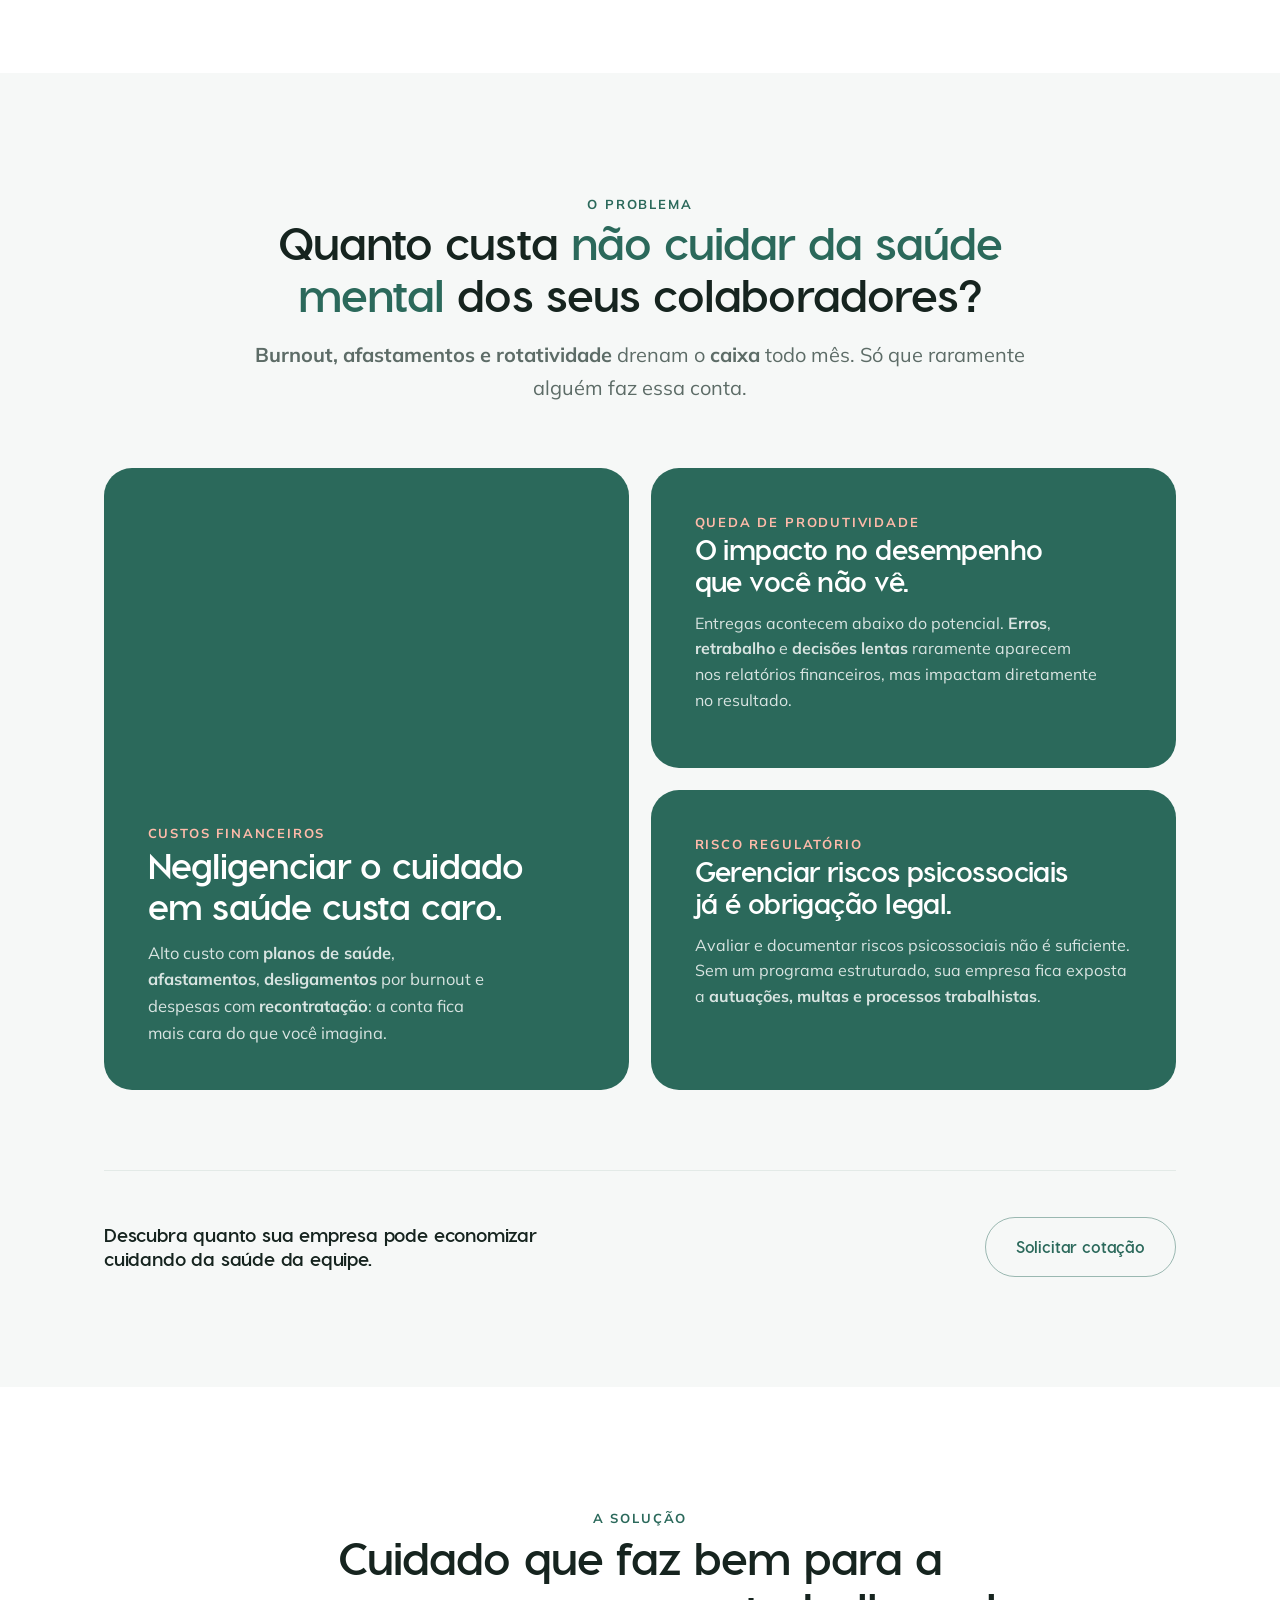
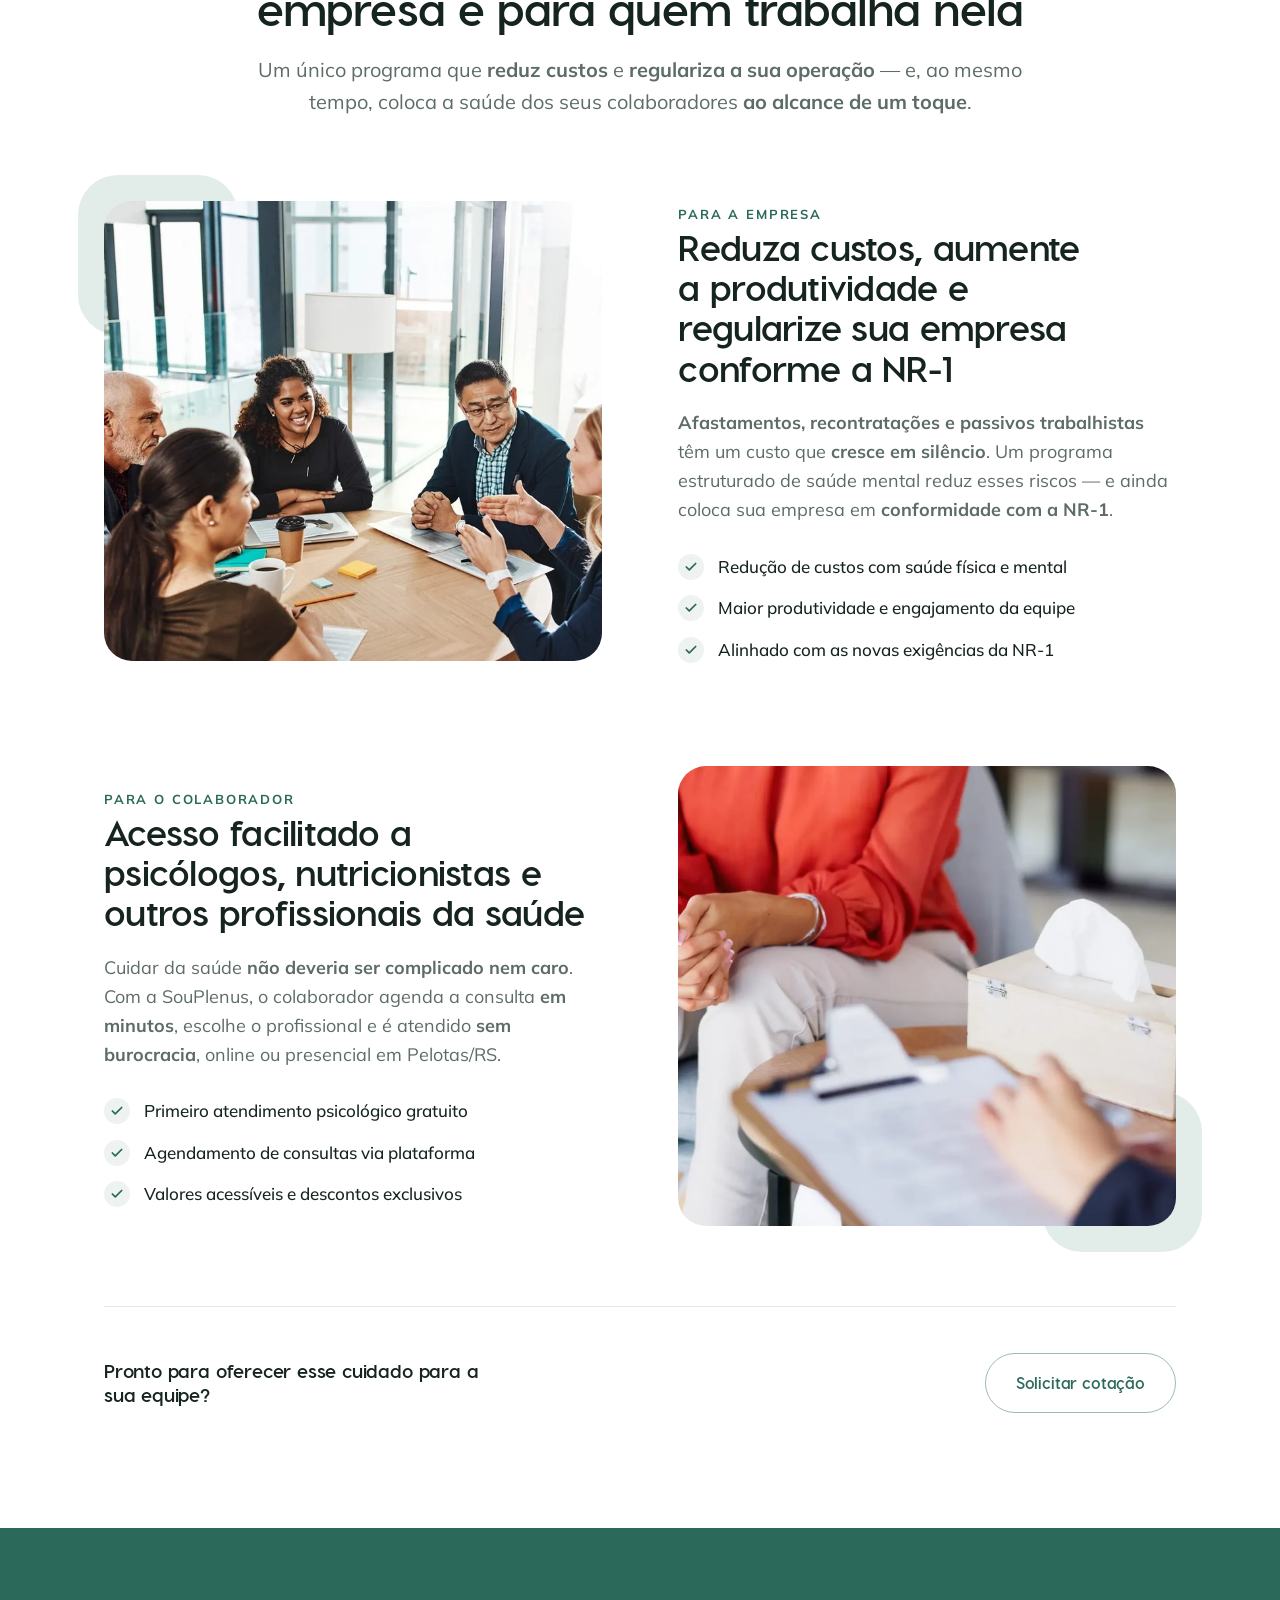
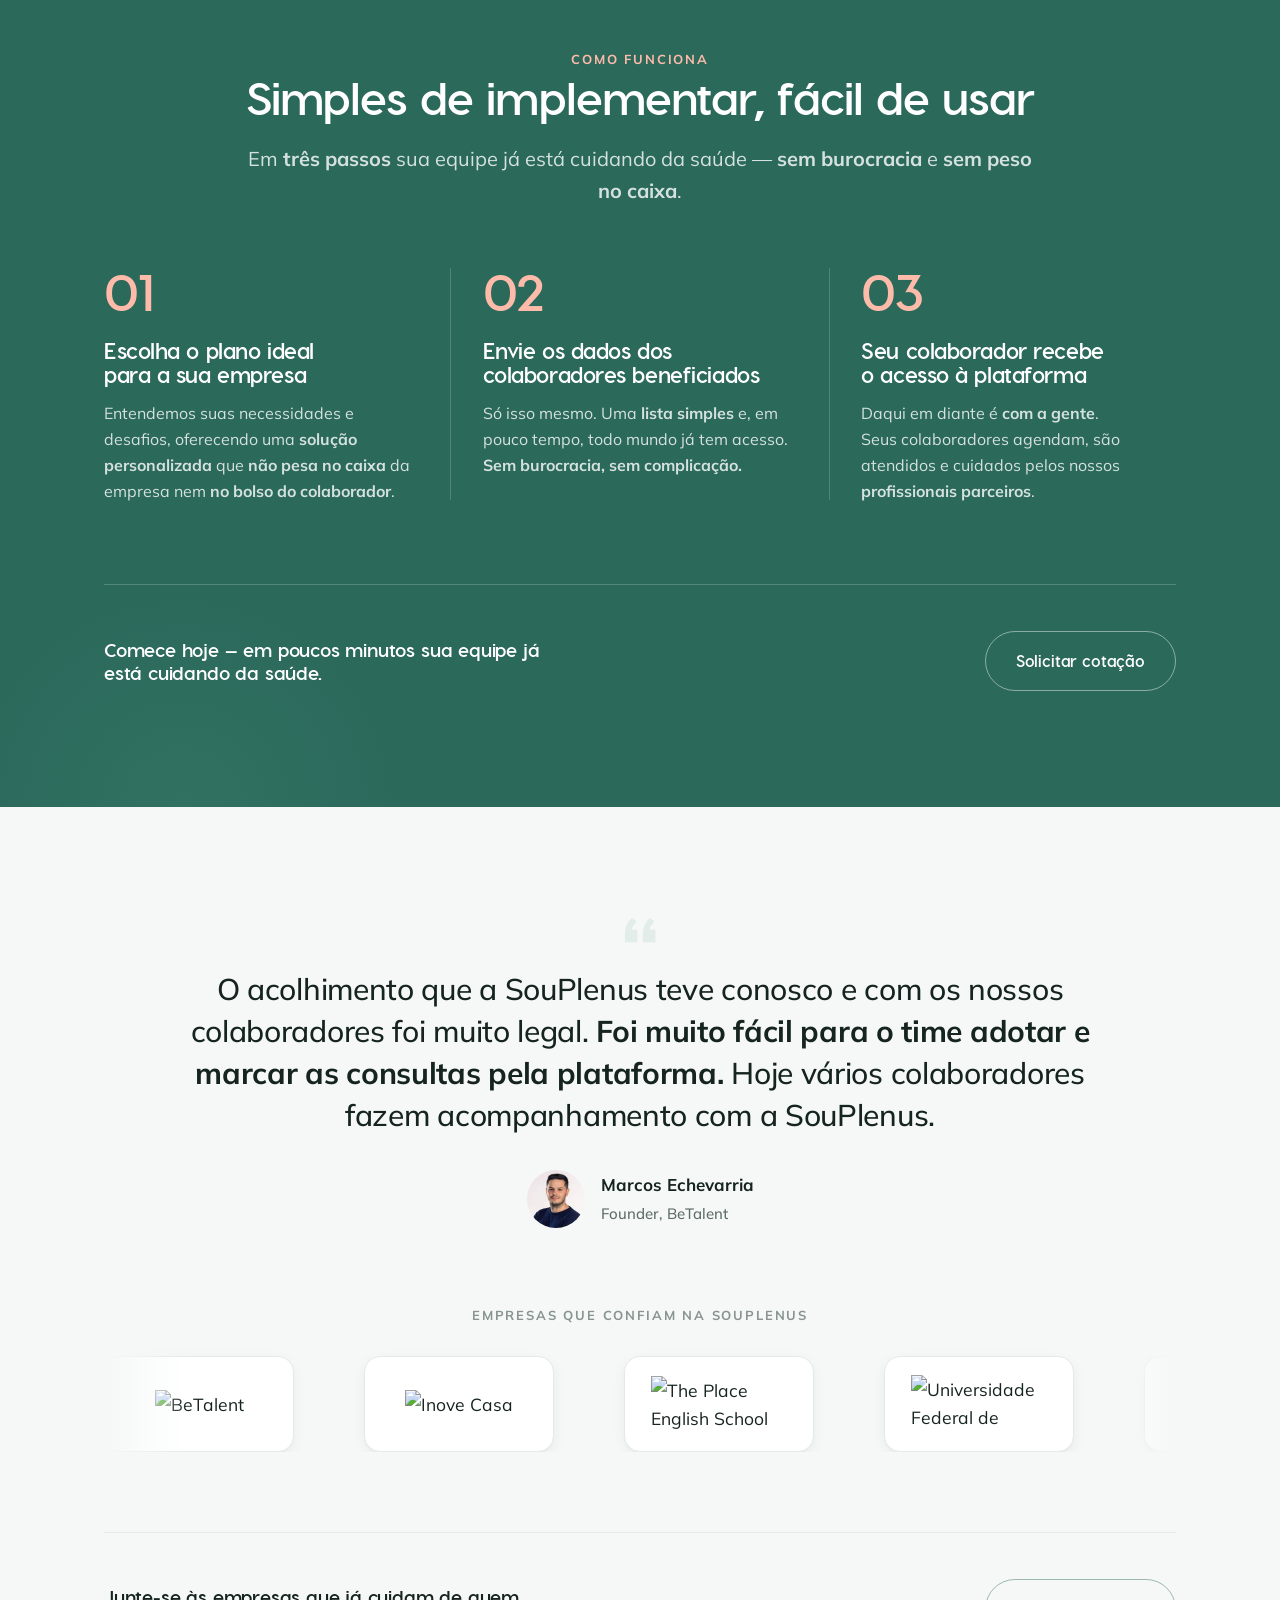
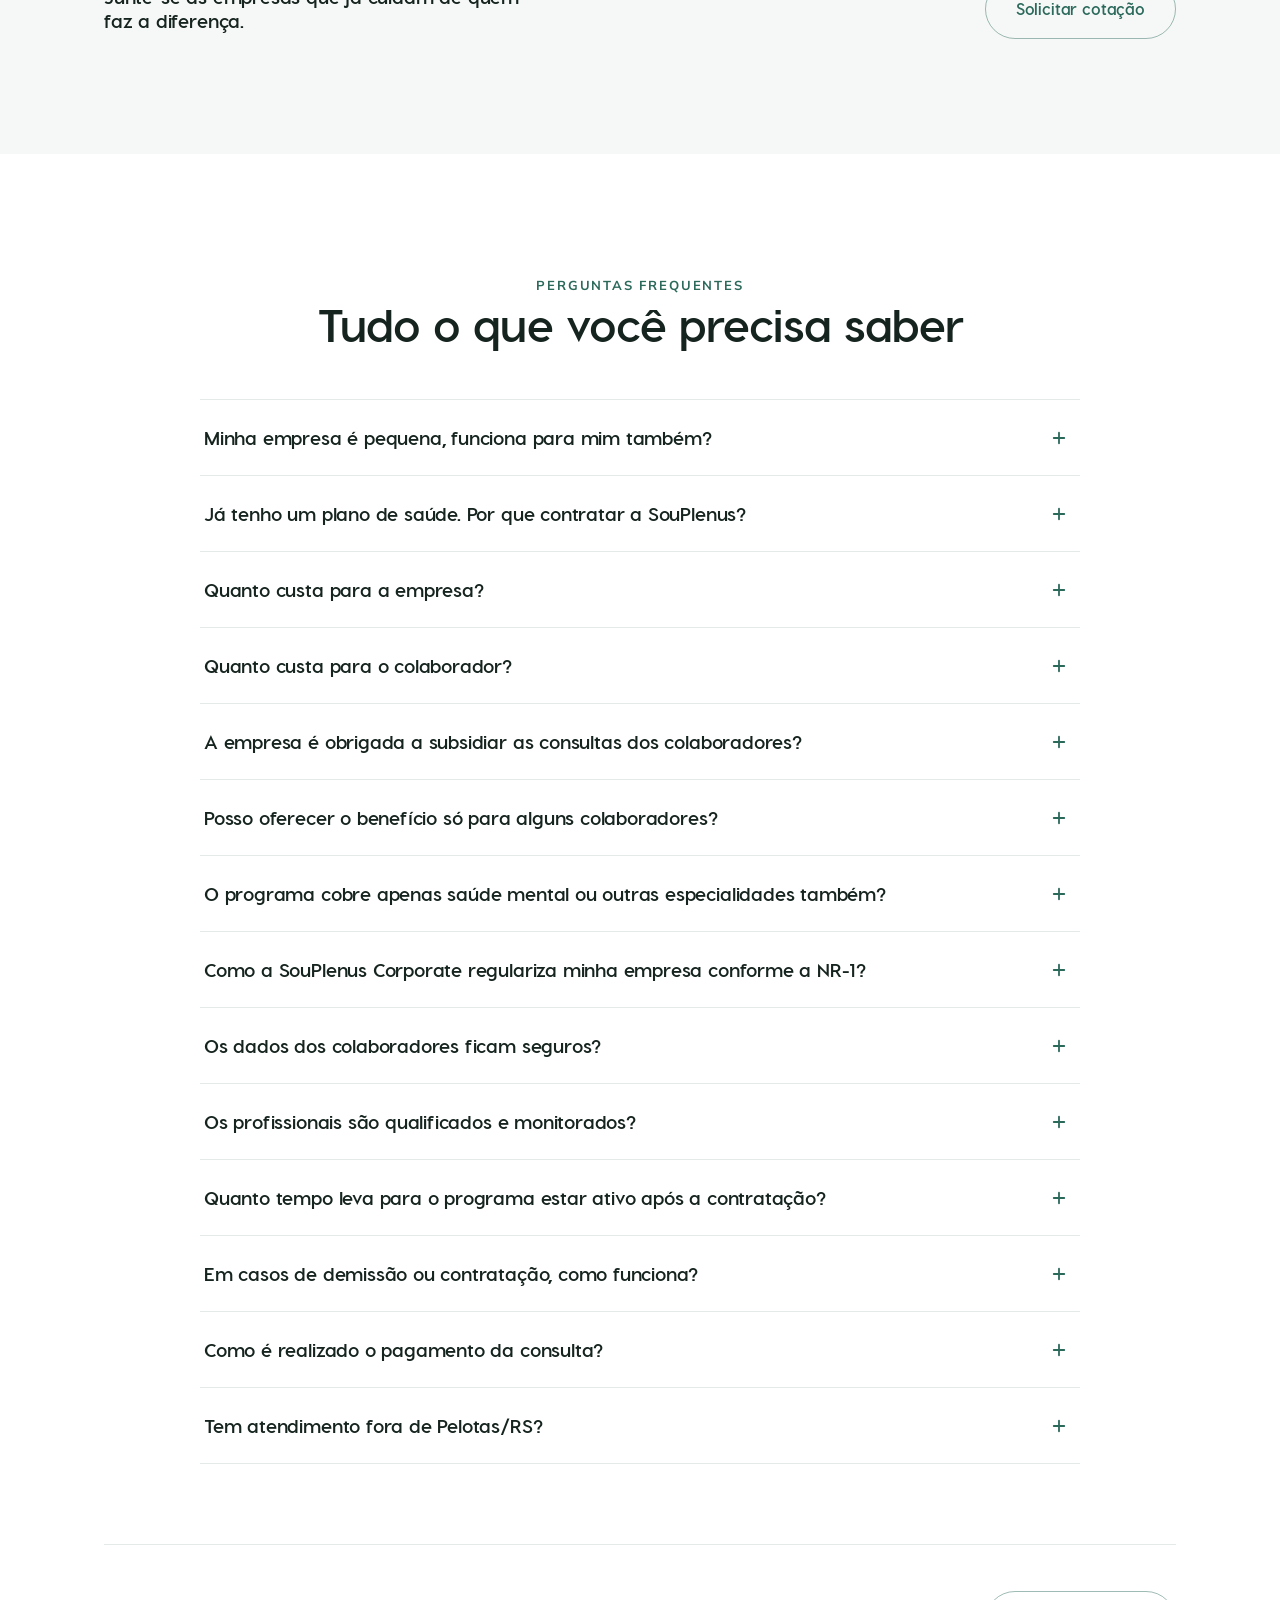
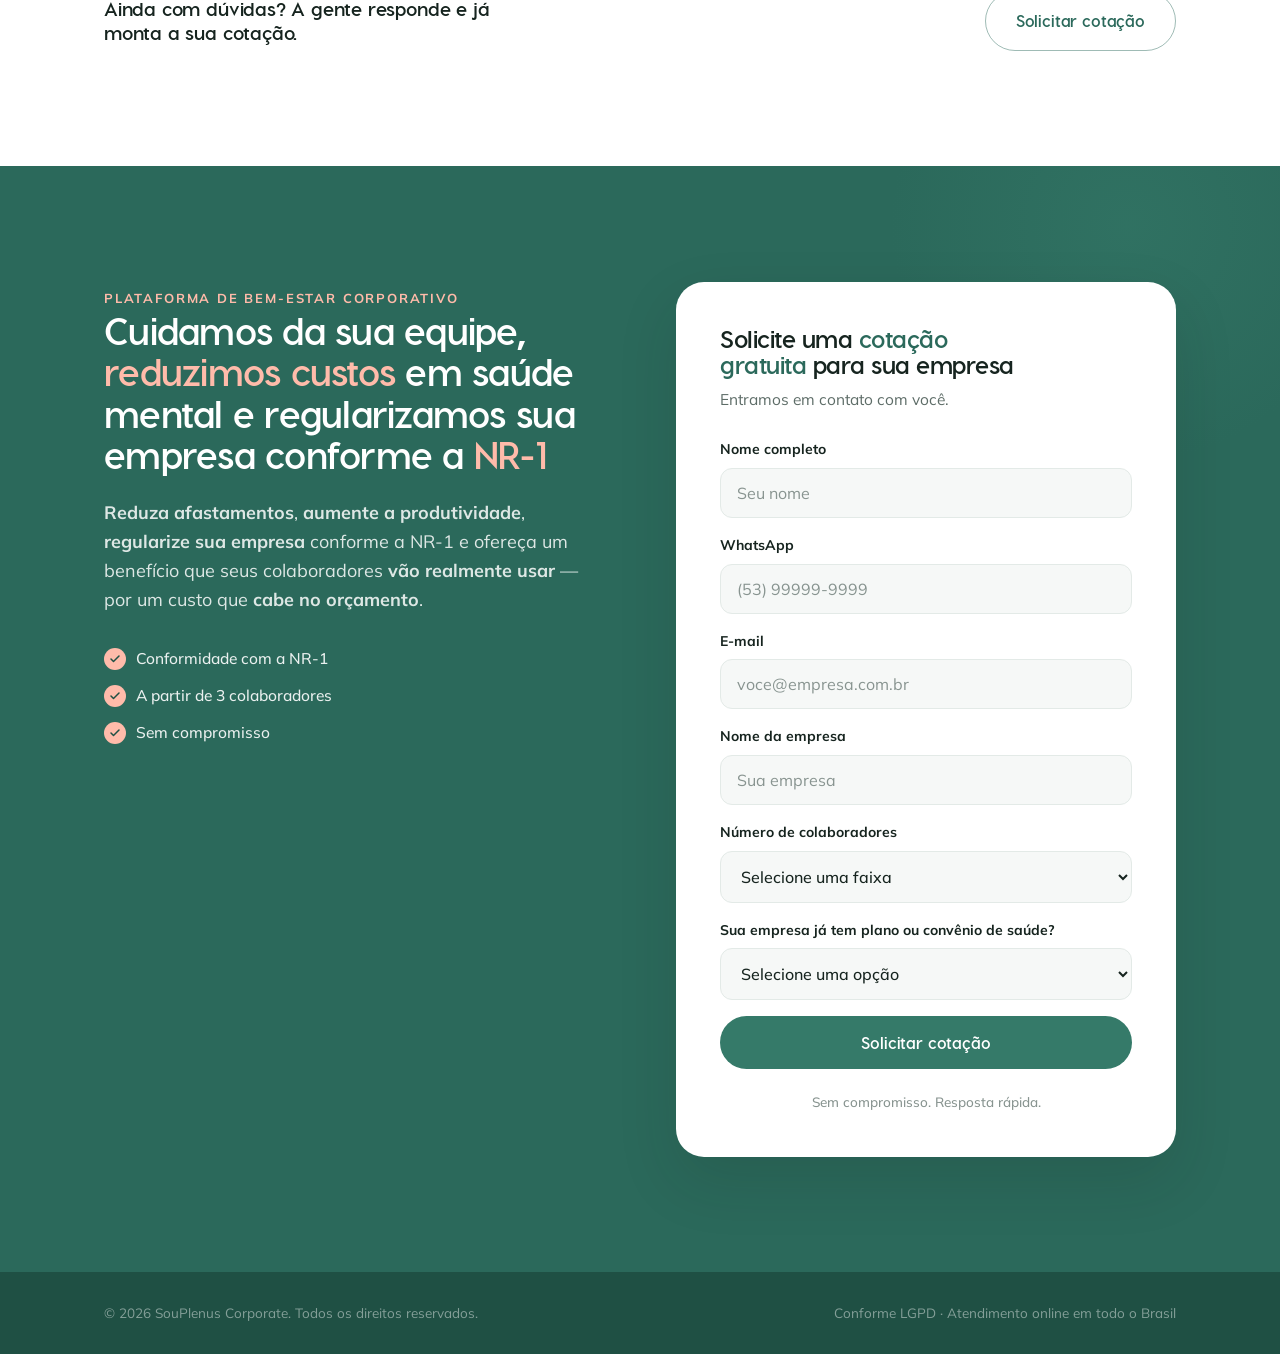
==== commit ff597720: "feat: implemented form submit to google sheets + whatsapp redirect" ====
--- a/corporate/index.html
+++ b/corporate/index.html
@@ -44,7 +44,7 @@
             <span class="eyebrow">Plataforma de bem-estar corporativo</span>
             <h1>
               Uma rede de profissionais da saúde na
-              <span class="accent">palma da mão</span> dos seus colaboradores.
+              <span class="accent">palma da mão</span> dos seus colaboradores
             </h1>
             <p class="hero-sub" style="margin: 10px 0px 0px">
               <b>Regularize sua empresa</b> conforme a NR-1,
@@ -53,9 +53,7 @@
               lugar.
             </p>
             <div class="hero-actions" style="margin: 28px 0px 0px">
-              <a href="#cotacao" class="btn btn-primary"
-                >Solicitar cotação</a
-              >
+              <a href="#cotacao" class="btn btn-primary">Solicitar cotação</a>
               <a href="#plataforma" class="btn btn-ghost-light">Saiba mais</a>
             </div>
           </div>
@@ -543,7 +541,7 @@
             <h2>
               Uma plataforma de
               <span class="accent">agendamento de consultas</span>
-              com desconto para seus colaboradores.
+              com desconto para seus colaboradores
             </h2>
             <p>
               Seu colaborador <b>acessa</b>, <b>escolhe o profissional</b> e
@@ -587,12 +585,10 @@
         </div>
         <div class="section-cta">
           <p>
-            Tudo o que sua equipe precisa para cuidar da saúde, em <b>uma só
-            plataforma</b>.
+            Tudo o que sua equipe precisa para cuidar da saúde, em
+            <b>uma só plataforma</b>.
           </p>
-          <a href="#cotacao" class="btn btn-primary"
-            >Solicitar cotação</a
-          >
+          <a href="#cotacao" class="btn btn-primary">Solicitar cotação</a>
         </div>
       </div>
     </section>
@@ -607,8 +603,8 @@
             colaboradores?
           </h2>
           <p>
-            <b>Burnout, afastamentos e rotatividade</b> drenam o <b>caixa</b> todo mês. Só que
-            raramente alguém faz essa conta.
+            <b>Burnout, afastamentos e rotatividade</b> drenam o
+            <b>caixa</b> todo mês. Só que raramente alguém faz essa conta.
           </p>
         </div>
       </div>
@@ -640,8 +636,8 @@
             <h3>Gerenciar riscos psicossociais já é obrigação legal.</h3>
             <p>
               Avaliar e documentar riscos psicossociais não é suficiente. Sem um
-              programa estruturado, sua empresa fica exposta a <b>autuações, multas
-              e processos trabalhistas</b>.
+              programa estruturado, sua empresa fica exposta a
+              <b>autuações, multas e processos trabalhistas</b>.
             </p>
           </article>
         </div>
@@ -652,9 +648,7 @@
             Descubra quanto sua empresa pode economizar cuidando da saúde da
             equipe.
           </p>
-          <a href="#cotacao" class="btn btn-primary"
-            >Solicitar cotação</a
-          >
+          <a href="#cotacao" class="btn btn-primary">Solicitar cotação</a>
         </div>
       </div>
     </section>
@@ -665,9 +659,9 @@
           <span class="eyebrow">A solução</span>
           <h2>Cuidado que faz bem para a empresa e para quem trabalha nela</h2>
           <p>
-            Um único programa que <b>reduz custos</b> e <b>regulariza a sua operação</b> — e,
-            ao mesmo tempo, coloca a saúde dos seus colaboradores <b>ao alcance de
-            um toque</b>.
+            Um único programa que <b>reduz custos</b> e
+            <b>regulariza a sua operação</b> — e, ao mesmo tempo, coloca a saúde
+            dos seus colaboradores <b>ao alcance de um toque</b>.
           </p>
         </div>
         <!-- Para a empresa: imagem à esquerda -->
@@ -688,10 +682,10 @@
               conforme a NR-1
             </h3>
             <p>
-              <b>Afastamentos, recontratações e passivos trabalhistas</b> têm um custo
-              que <b>cresce em silêncio</b>. Um programa estruturado de saúde mental
-              reduz esses riscos — e ainda coloca sua empresa em <b>conformidade
-              com a NR-1</b>.
+              <b>Afastamentos, recontratações e passivos trabalhistas</b> têm um
+              custo que <b>cresce em silêncio</b>. Um programa estruturado de
+              saúde mental reduz esses riscos — e ainda coloca sua empresa em
+              <b>conformidade com a NR-1</b>.
             </p>
             <ul class="check-list">
               <li>
@@ -746,9 +740,9 @@
             </h3>
             <p>
               Cuidar da saúde <b>não deveria ser complicado nem caro</b>. Com a
-              SouPlenus, o colaborador agenda a consulta <b>em minutos</b>, escolhe o
-              profissional e é atendido <b>sem burocracia</b>, online ou presencial em
-              Pelotas/RS.
+              SouPlenus, o colaborador agenda a consulta <b>em minutos</b>,
+              escolhe o profissional e é atendido <b>sem burocracia</b>, online
+              ou presencial em Pelotas/RS.
             </p>
             <ul class="check-list">
               <li>
@@ -804,9 +798,7 @@
         </div>
         <div class="section-cta">
           <p>Pronto para oferecer esse cuidado para a sua equipe?</p>
-          <a href="#cotacao" class="btn btn-primary"
-            >Solicitar cotação</a
-          >
+          <a href="#cotacao" class="btn btn-primary">Solicitar cotação</a>
         </div>
       </div>
     </section>
@@ -821,8 +813,8 @@
           <span class="eyebrow">Como funciona</span>
           <h2>Simples de implementar, fácil de usar</h2>
           <p>
-            Em <b>três passos</b> sua equipe já está cuidando da saúde — <b>sem burocracia</b>
-            e <b>sem peso no caixa</b>.
+            Em <b>três passos</b> sua equipe já está cuidando da saúde —
+            <b>sem burocracia</b> e <b>sem peso no caixa</b>.
           </p>
         </div>
         <div class="steps">
@@ -830,25 +822,26 @@
             <div class="num">01</div>
             <h3>Escolha o plano ideal para a sua empresa</h3>
             <p>
-              Entendemos suas necessidades e desafios, oferecendo uma <b>solução
-              personalizada</b> que <b>não pesa no caixa</b> da empresa nem <b>no bolso do
-              colaborador</b>.
+              Entendemos suas necessidades e desafios, oferecendo uma
+              <b>solução personalizada</b> que <b>não pesa no caixa</b> da
+              empresa nem <b>no bolso do colaborador</b>.
             </p>
           </article>
           <article class="step">
             <div class="num">02</div>
             <h3>Envie os dados dos colaboradores beneficiados</h3>
             <p>
-              Só isso mesmo. Uma <b>lista simples</b> e, em pouco tempo, todo mundo já
-              tem acesso. <b>Sem burocracia, sem complicação.</b>
+              Só isso mesmo. Uma <b>lista simples</b> e, em pouco tempo, todo
+              mundo já tem acesso. <b>Sem burocracia, sem complicação.</b>
             </p>
           </article>
           <article class="step">
             <div class="num">03</div>
             <h3>Seu colaborador recebe o acesso à plataforma</h3>
             <p>
-              Daqui em diante é <b>com a gente</b>. Seus colaboradores agendam, são
-              atendidos e cuidados pelos nossos <b>profissionais parceiros</b>.
+              Daqui em diante é <b>com a gente</b>. Seus colaboradores agendam,
+              são atendidos e cuidados pelos nossos
+              <b>profissionais parceiros</b>.
             </p>
           </article>
         </div>
@@ -857,9 +850,7 @@
             Comece hoje — em poucos minutos sua equipe já está cuidando da
             saúde.
           </p>
-          <a href="#cotacao" class="btn btn-primary"
-            >Solicitar cotação</a
-          >
+          <a href="#cotacao" class="btn btn-primary">Solicitar cotação</a>
         </div>
       </div>
     </section>
@@ -870,9 +861,12 @@
           <div class="quote-mark">“</div>
           <blockquote>
             O acolhimento que a SouPlenus teve conosco e com os nossos
-            colaboradores foi muito legal. <b>Foi muito fácil para o time adotar e
-            marcar as consultas pela plataforma.</b> Hoje vários colaboradores fazem
-            acompanhamento com a SouPlenus.
+            colaboradores foi muito legal.
+            <b
+              >Foi muito fácil para o time adotar e marcar as consultas pela
+              plataforma.</b
+            >
+            Hoje vários colaboradores fazem acompanhamento com a SouPlenus.
           </blockquote>
           <div class="quote-author">
             <img
@@ -893,9 +887,7 @@
         </div>
         <div class="section-cta">
           <p>Junte-se às empresas que já cuidam de quem faz a diferença.</p>
-          <a href="#cotacao" class="btn btn-primary"
-            >Solicitar cotação</a
-          >
+          <a href="#cotacao" class="btn btn-primary">Solicitar cotação</a>
         </div>
       </div>
     </section>
@@ -909,9 +901,7 @@
         <div class="faq-grid" id="faqGrid"></div>
         <div class="section-cta">
           <p>Ainda com dúvidas? A gente responde e já monta a sua cotação.</p>
-          <a href="#cotacao" class="btn btn-primary"
-            >Solicitar cotação</a
-          >
+          <a href="#cotacao" class="btn btn-primary">Solicitar cotação</a>
         </div>
       </div>
     </section>
@@ -931,10 +921,10 @@
               regularizamos sua empresa conforme a <span class="hl">NR-1</span>
             </h2>
             <p class="cta-sub">
-              <b>Reduza afastamentos</b>, <b>aumente a produtividade</b>, <b>regularize sua
-              empresa</b> conforme a NR-1 e ofereça um benefício que seus
-              colaboradores <b>vão realmente usar</b> — por um custo que <b>cabe no
-              orçamento</b>.
+              <b>Reduza afastamentos</b>, <b>aumente a produtividade</b>,
+              <b>regularize sua empresa</b> conforme a NR-1 e ofereça um
+              benefício que seus colaboradores <b>vão realmente usar</b> — por
+              um custo que <b>cabe no orçamento</b>.
             </p>
             <ul class="cta-trust">
               <li>
@@ -981,11 +971,10 @@
           <div class="form-card">
             <form id="cotacaoForm" novalidate="">
               <h3 data-comment-anchor="57b5cc5f97-h3">
-                Solicite uma cotação gratuita para sua empresa
+                Solicite uma <span class="accent">cotação gratuita</span> para
+                sua empresa
               </h3>
-              <p class="form-sub">
-                Preencha os dados e nossa equipe entra em contato rapidinho.
-              </p>
+              <p class="form-sub">Entramos em contato com você.</p>
               <div class="form-grid">
                 <div class="field">
                   <label for="nome">Nome completo</label>
@@ -1045,9 +1034,12 @@
                   ><span class="err-msg">Selecione uma faixa.</span>
                 </div>
                 <div class="field">
-                  <label for="plano">Sua empresa já tem plano ou convênio de saúde?</label
+                  <label for="plano"
+                    >Sua empresa já tem plano ou convênio de saúde?</label
                   ><select id="plano" name="plano">
-                    <option value="" disabled="disabled" selected="selected">Selecione uma opção</option>
+                    <option value="" disabled="disabled" selected="selected">
+                      Selecione uma opção
+                    </option>
                     <option value="sim">Sim, já temos</option>
                     <option value="nao">Não temos</option>
                     <option value="avaliando">Estamos avaliando opções</option>
--- a/corporate/styles.css
+++ b/corporate/styles.css
@@ -57,8 +57,8 @@
 
 html {
   scroll-behavior: smooth;
-  /* remove extra top offset when navigating to anchors */
   scroll-padding-top: 0;
+  overflow-x: hidden;
 }
 
 body {
@@ -76,6 +76,7 @@
   -webkit-font-smoothing: antialiased;
   text-rendering: optimizeLegibility;
   overflow-x: hidden;
+  max-width: 100%;
 }
 
 h1,
@@ -1666,6 +1667,19 @@
     padding-bottom: 0;
     min-width: 0;
   }
+  /* Reposicionar notificações para dentro dos limites da tela */
+  .notif-1 {
+    left: 10px;
+    right: auto;
+  }
+  .notif-2 {
+    right: 10px;
+    left: auto;
+  }
+  .notif-3 {
+    left: 10px;
+    right: auto;
+  }
   /* Dores: drop scroll-jack, stack panels vertically */
   .hscroll {
     height: auto;
@@ -1673,7 +1687,8 @@
   .hscroll-sticky {
     position: static;
     height: auto;
-    overflow: visible;
+    overflow-x: hidden;
+    overflow-y: visible;
   }
   .hscroll-track {
     flex-direction: column;
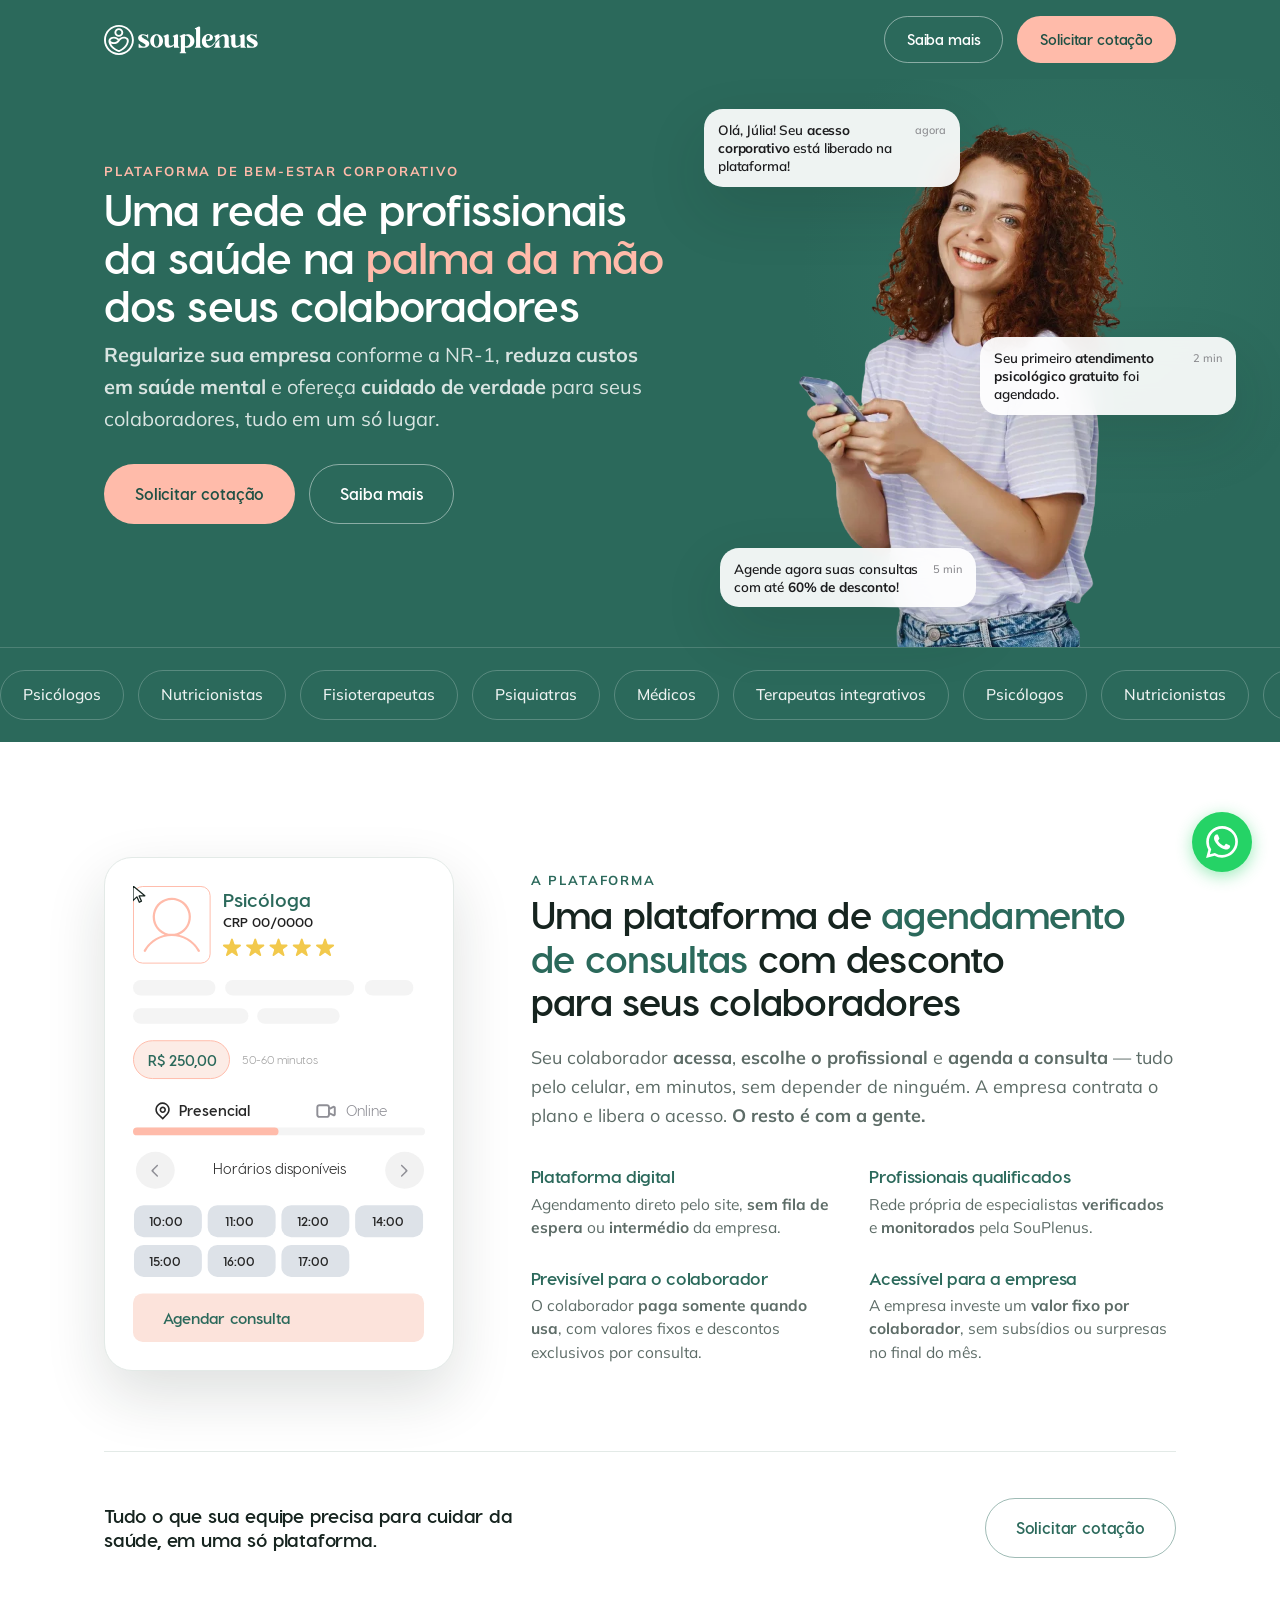
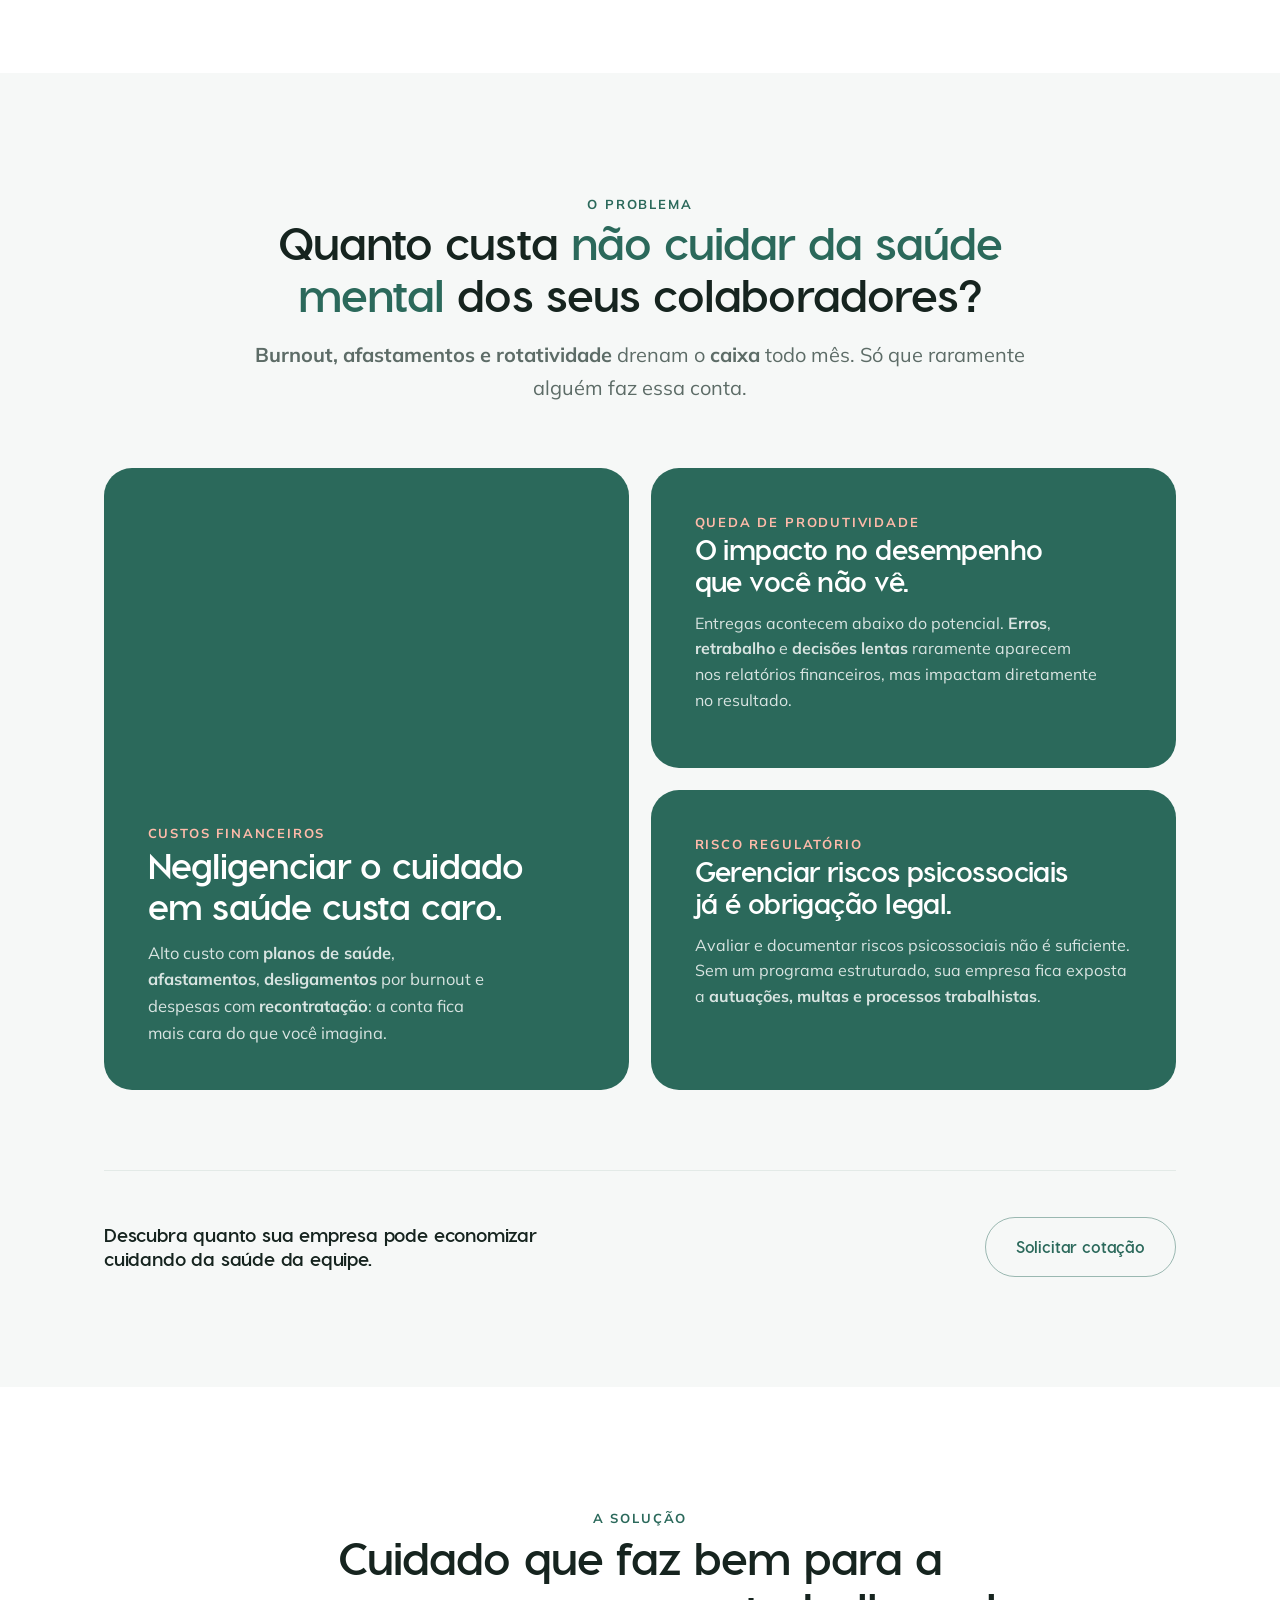
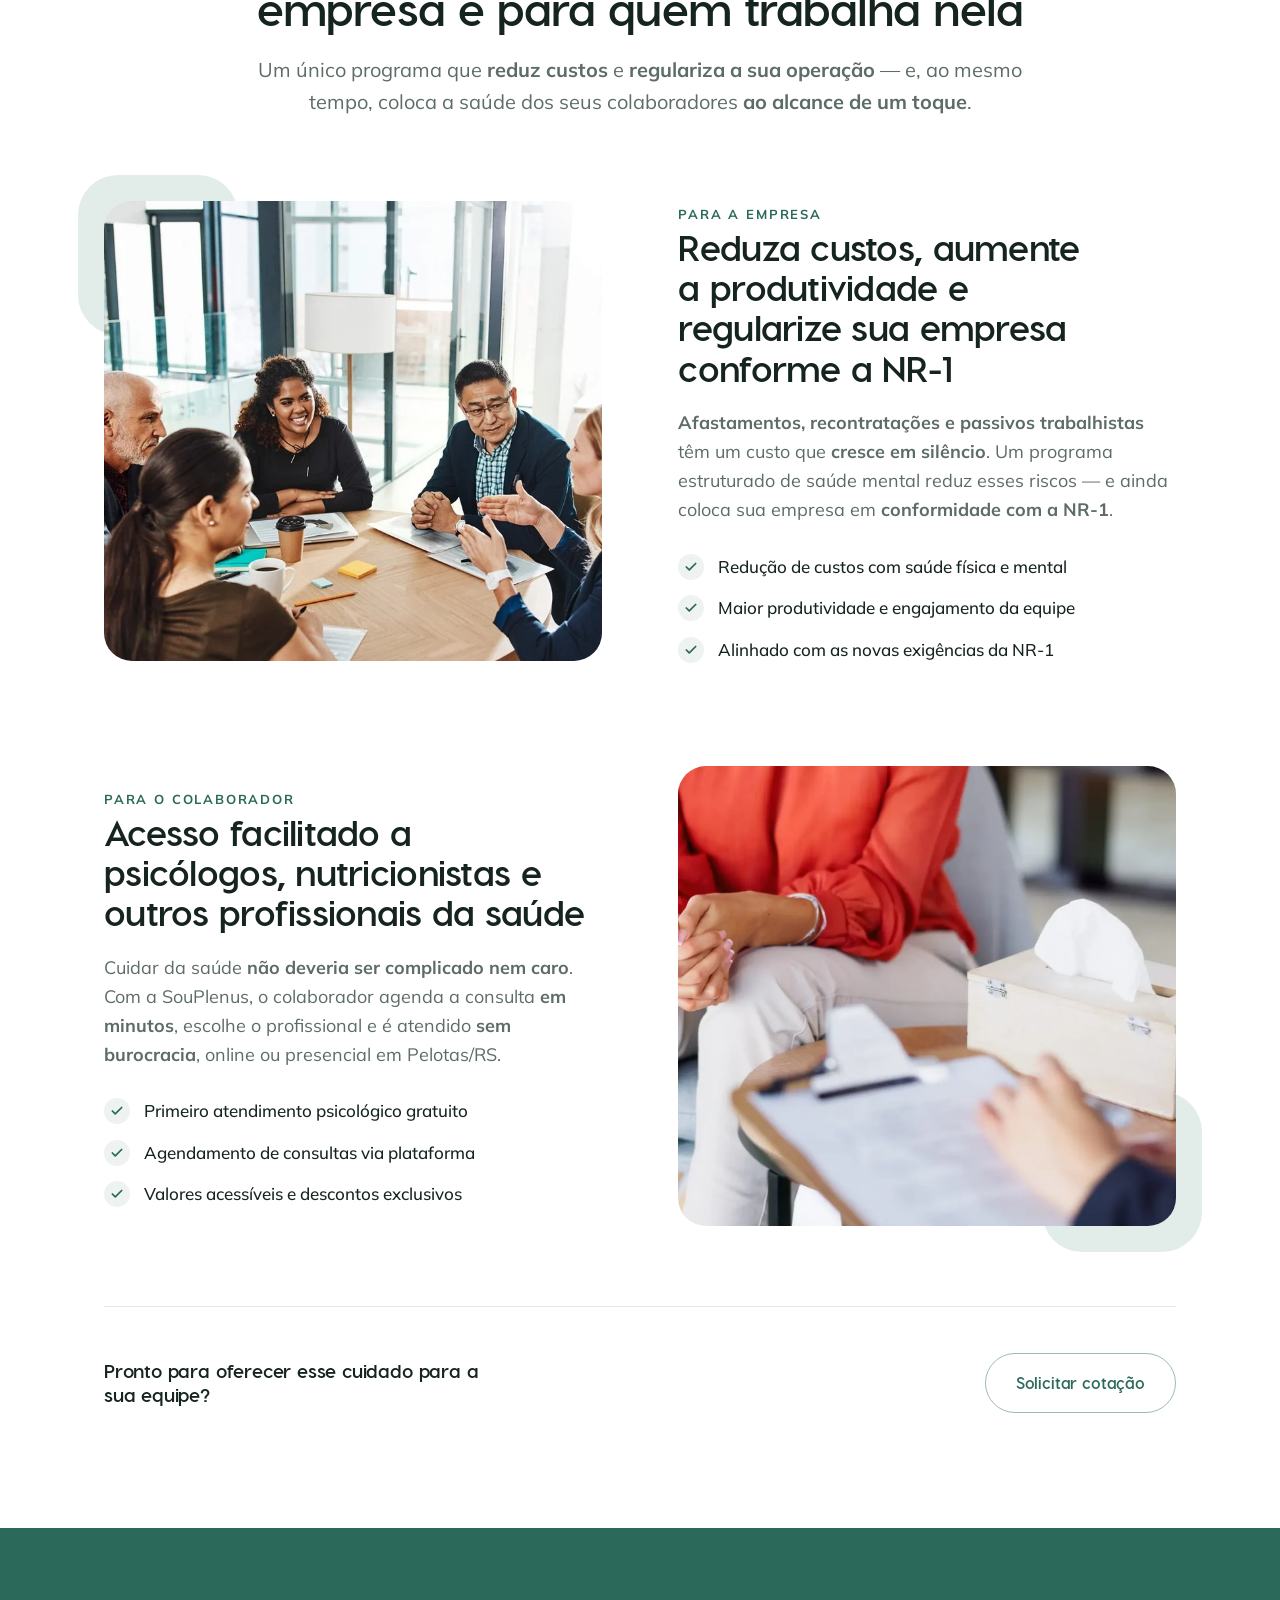
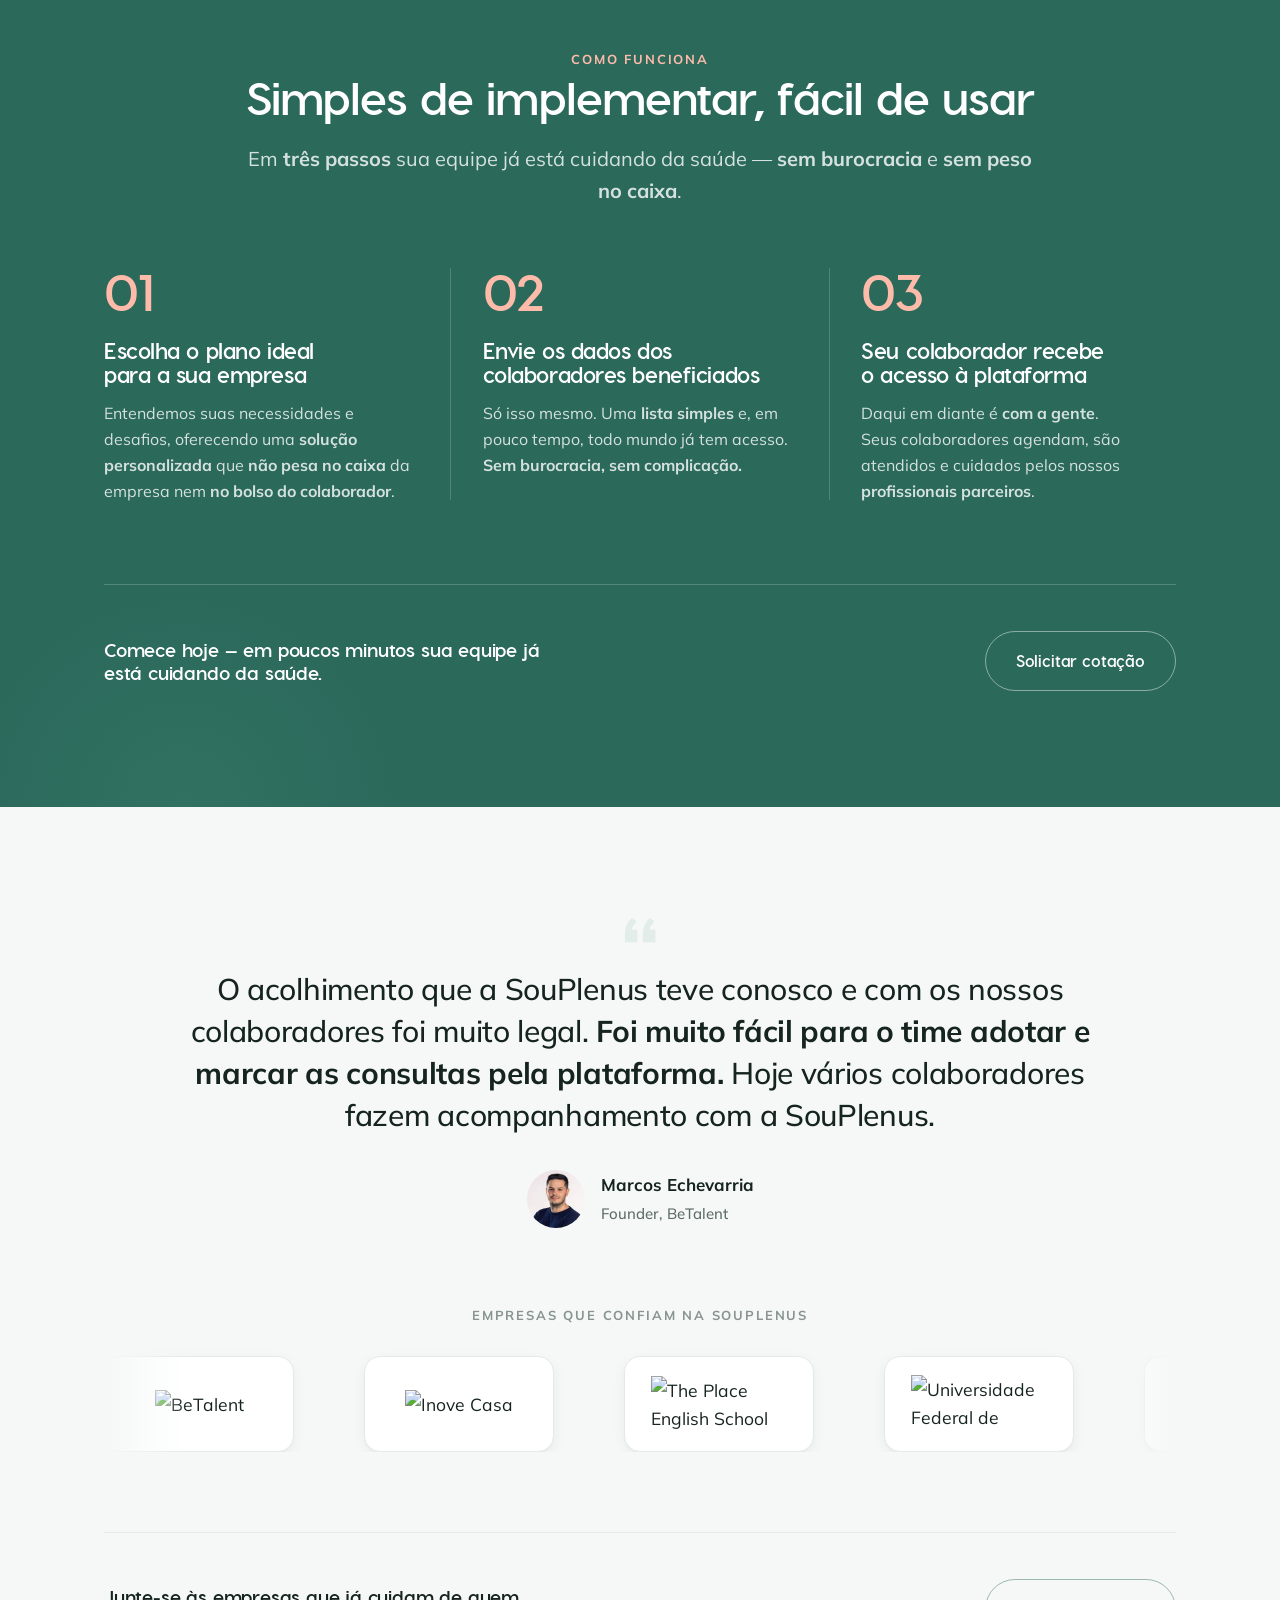
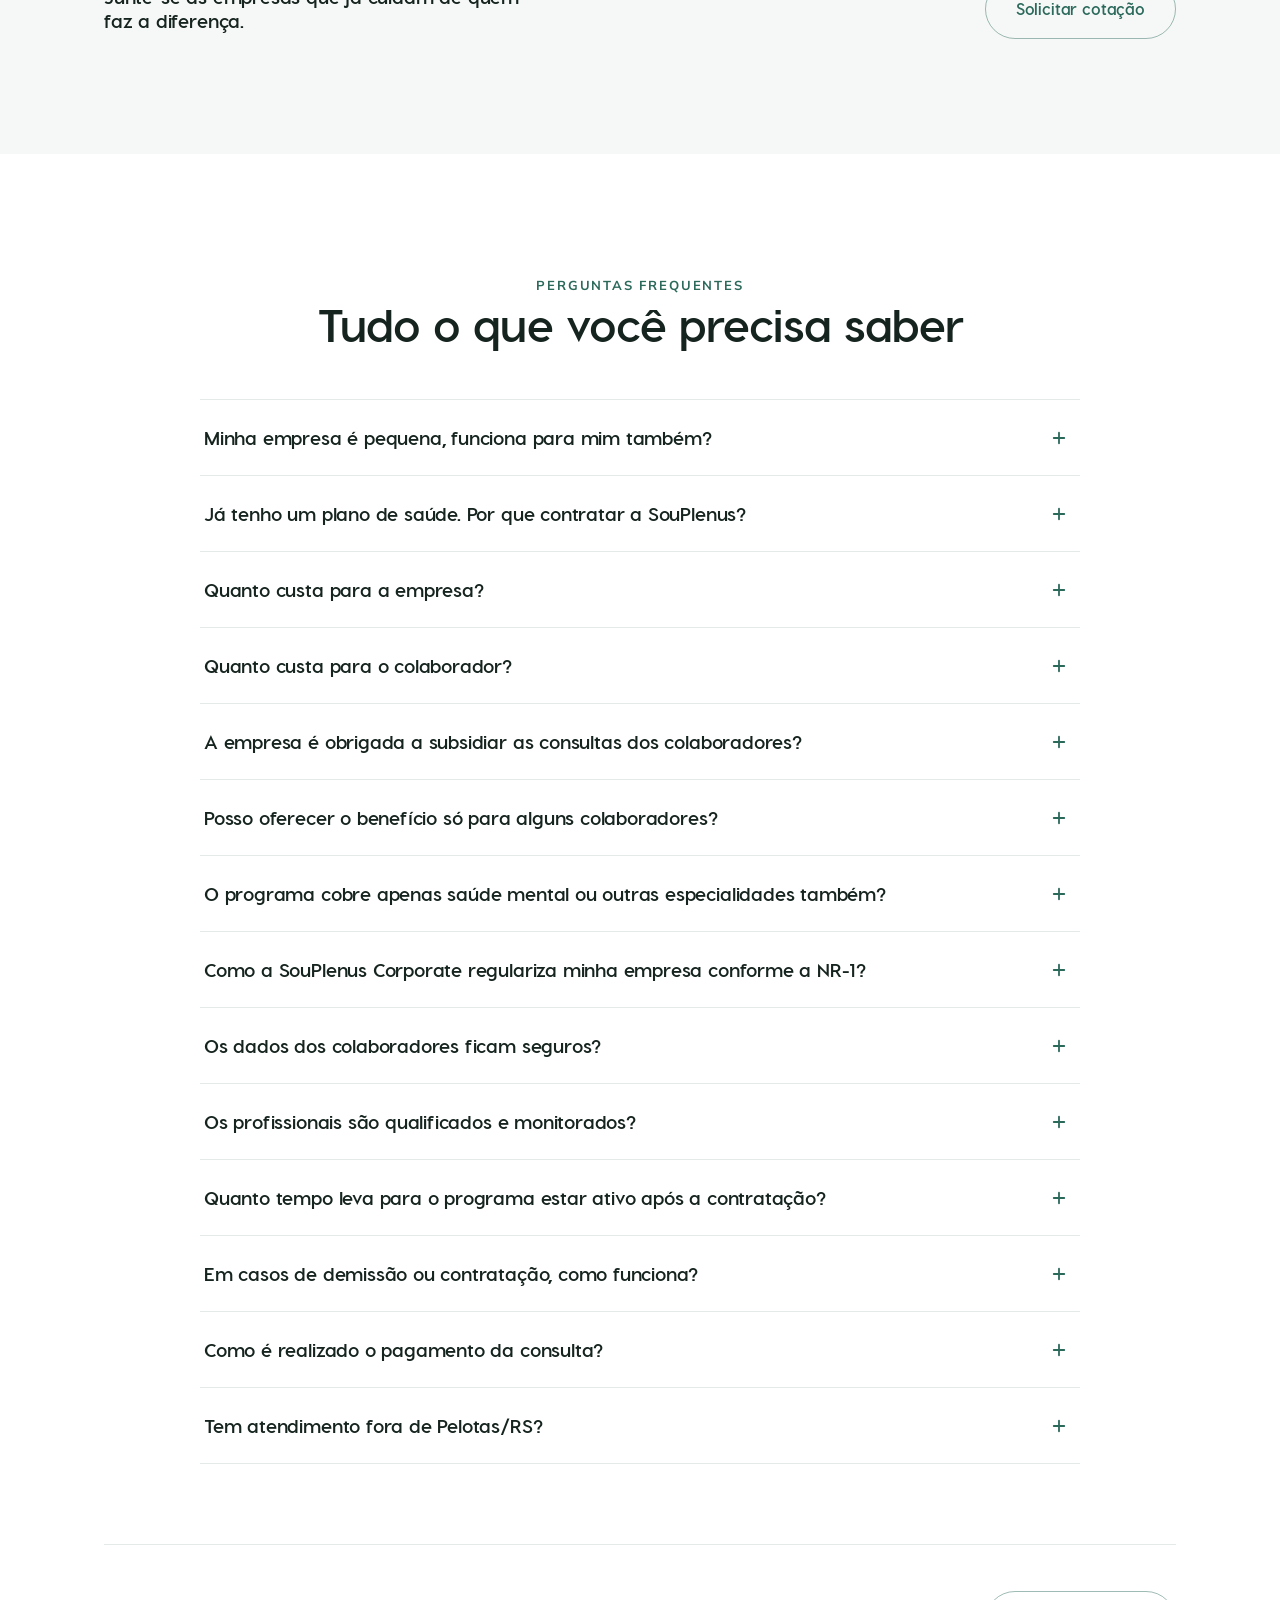
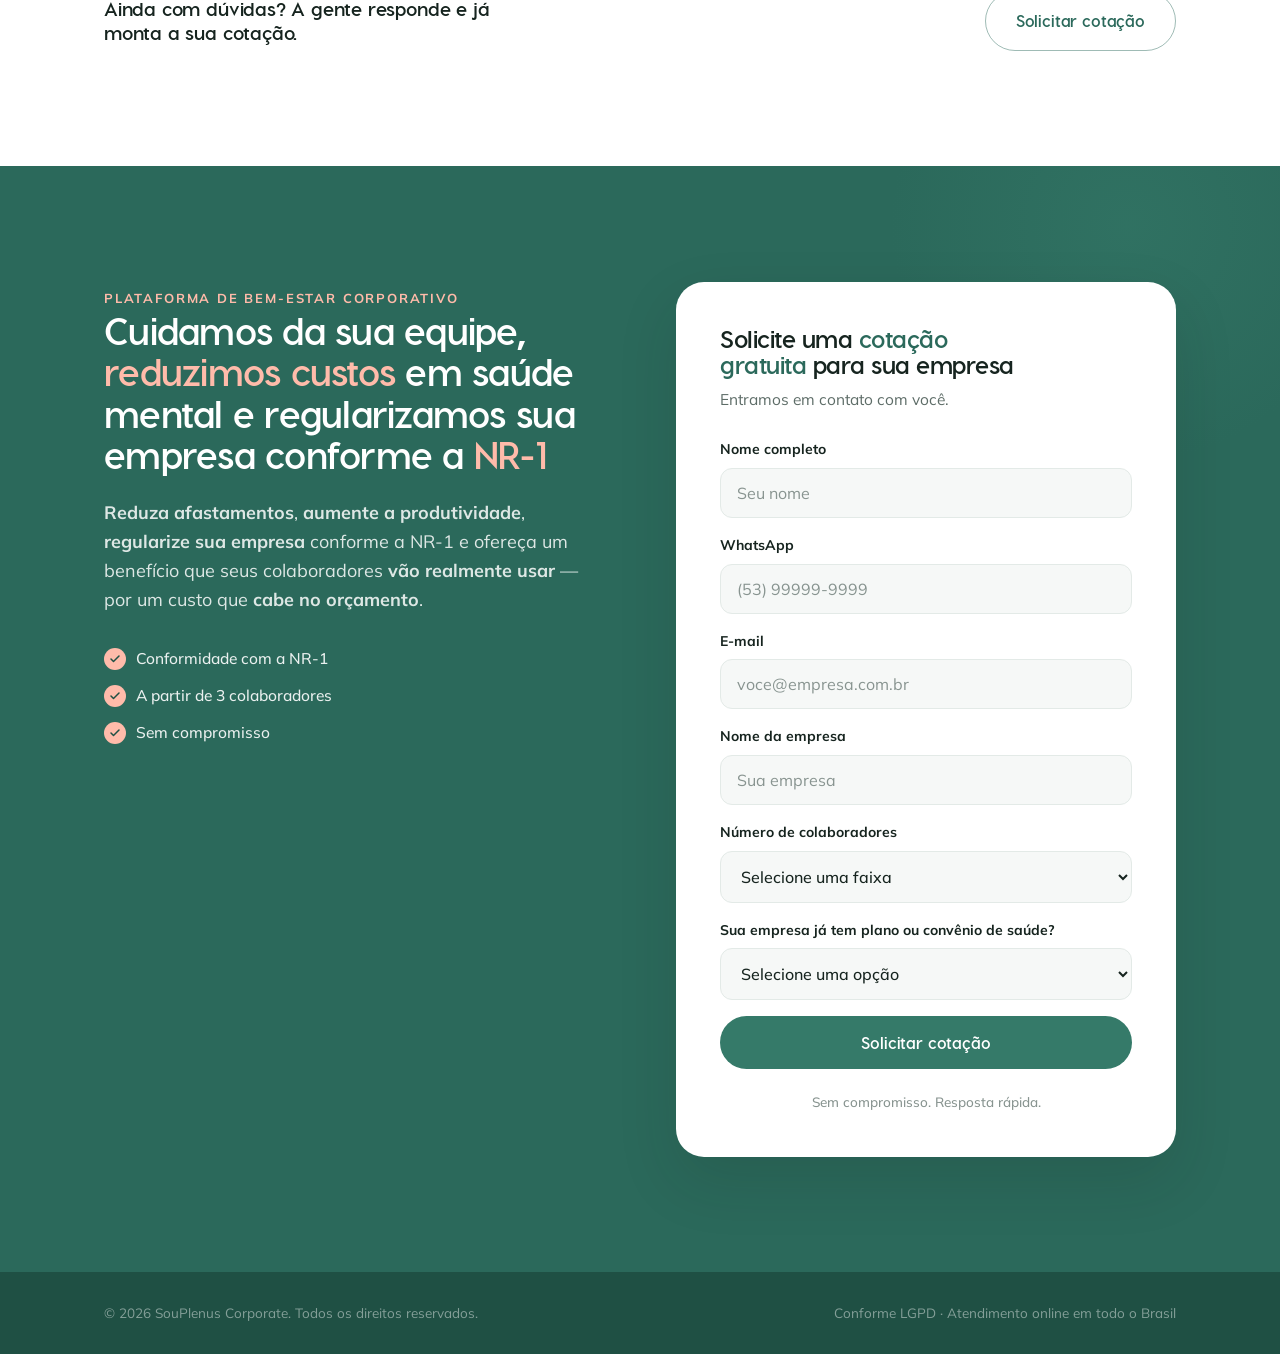
==== commit 937be030: "feat: implemented whatsapp floating button" ====
--- a/corporate/index.html
+++ b/corporate/index.html
@@ -16,6 +16,20 @@
       rel="stylesheet"
     />
     <link rel="stylesheet" href="styles.css" />
+    <!-- Google tag (gtag.js) -->
+    <script
+      async
+      src="https://www.googletagmanager.com/gtag/js?id=AW-10777868214"
+    ></script>
+    <script>
+      window.dataLayer = window.dataLayer || []
+      function gtag() {
+        dataLayer.push(arguments)
+      }
+      gtag("js", new Date())
+
+      gtag("config", "AW-10777868214")
+    </script>
   </head>
   <body>
     <!-- ============ HEADER ============ -->
@@ -1085,8 +1099,17 @@
         </div>
       </div>
     </footer>
-    <p>
-      <script src="assets/main.js"></script>
-    </p>
+    <a
+      class="whatsapp-float"
+      href="https://wa.me/5553991818805"
+      target="_blank"
+      rel="noopener noreferrer"
+      aria-label="Fale conosco pelo WhatsApp"
+    >
+      <svg viewBox="0 0 24 24" fill="currentColor" xmlns="http://www.w3.org/2000/svg" aria-hidden="true">
+        <path d="M17.472 14.382c-.297-.149-1.758-.867-2.03-.967-.273-.099-.471-.148-.67.15-.197.297-.767.966-.94 1.164-.173.199-.347.223-.644.075-.297-.15-1.255-.463-2.39-1.475-.883-.788-1.48-1.761-1.653-2.059-.173-.297-.018-.458.13-.606.134-.133.298-.347.446-.52.149-.174.198-.298.298-.497.099-.198.05-.371-.025-.52-.075-.149-.669-1.612-.916-2.207-.242-.579-.487-.5-.669-.51-.173-.008-.371-.01-.57-.01-.198 0-.52.074-.792.372-.272.297-1.04 1.016-1.04 2.479 0 1.462 1.065 2.875 1.213 3.074.149.198 2.096 3.2 5.077 4.487.709.306 1.262.489 1.694.625.712.227 1.36.195 1.871.118.571-.085 1.758-.719 2.006-1.413.248-.694.248-1.289.173-1.413-.074-.124-.272-.198-.57-.347m-5.421 7.403h-.004a9.87 9.87 0 01-5.031-1.378l-.361-.214-3.741.982.998-3.648-.235-.374a9.86 9.86 0 01-1.51-5.26c.001-5.45 4.436-9.884 9.888-9.884 2.64 0 5.122 1.03 6.988 2.898a9.825 9.825 0 012.893 6.994c-.003 5.45-4.437 9.884-9.885 9.884m8.413-18.297A11.815 11.815 0 0012.05 0C5.495 0 .16 5.335.157 11.892c0 2.096.547 4.142 1.588 5.945L.057 24l6.305-1.654a11.882 11.882 0 005.683 1.448h.005c6.554 0 11.89-5.335 11.893-11.893a11.821 11.821 0 00-3.48-8.413z"/>
+      </svg>
+    </a>
+    <script src="assets/main.js"></script>
   </body>
 </html>
--- a/corporate/styles.css
+++ b/corporate/styles.css
@@ -1831,3 +1831,46 @@
     gap: 18px;
   }
 }
+
+/* ============ WHATSAPP FLUTUANTE ============ */
+.whatsapp-float {
+  position: fixed;
+  bottom: 28px;
+  right: 28px;
+  z-index: 9999;
+  display: flex;
+  align-items: center;
+  justify-content: center;
+  width: 60px;
+  height: 60px;
+  border-radius: 50%;
+  background: #25d366;
+  color: #fff;
+  box-shadow: 0 4px 16px rgba(37, 211, 102, 0.45);
+  transition: transform 0.2s ease, box-shadow 0.2s ease;
+  text-decoration: none;
+}
+
+.whatsapp-float svg {
+  width: 32px;
+  height: 32px;
+}
+
+.whatsapp-float:hover {
+  transform: scale(1.08);
+  box-shadow: 0 6px 24px rgba(37, 211, 102, 0.55);
+}
+
+@media (max-width: 600px) {
+  .whatsapp-float {
+    bottom: 18px;
+    right: 18px;
+    width: 52px;
+    height: 52px;
+  }
+
+  .whatsapp-float svg {
+    width: 28px;
+    height: 28px;
+  }
+}
